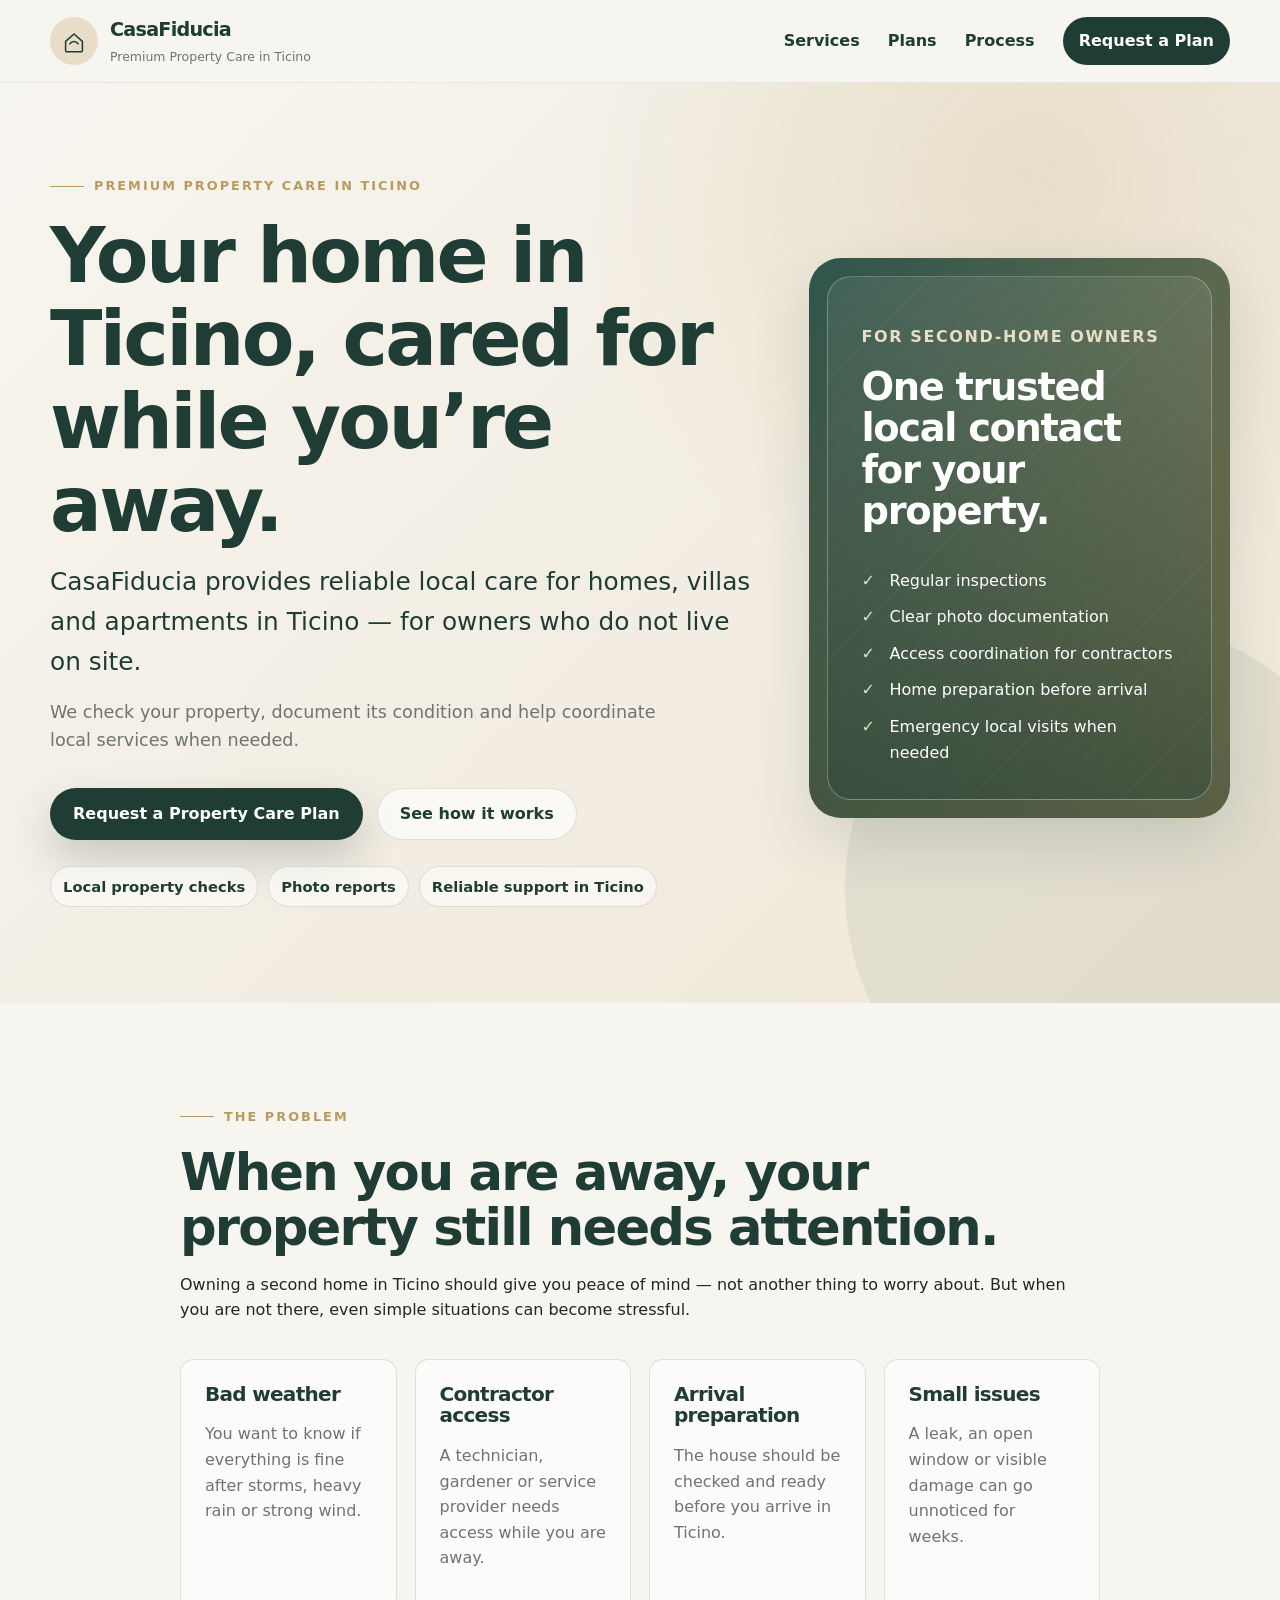
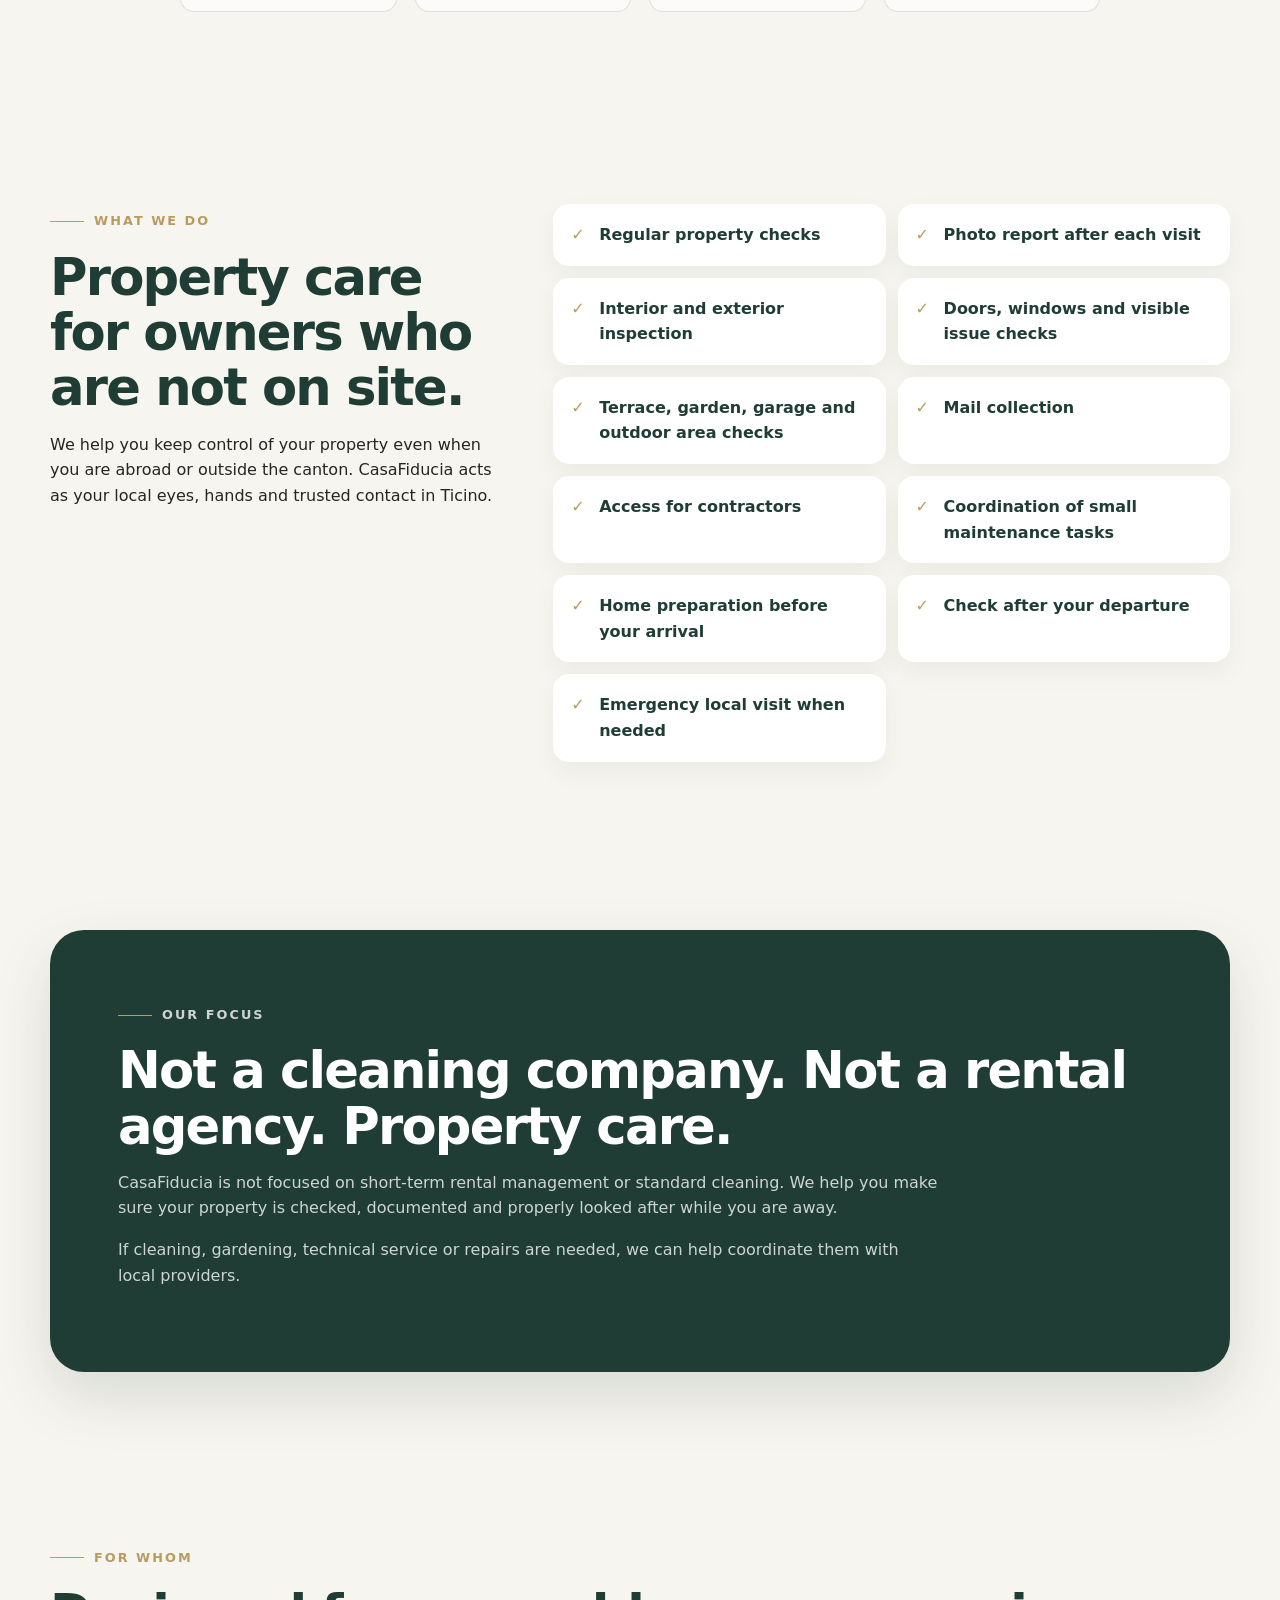
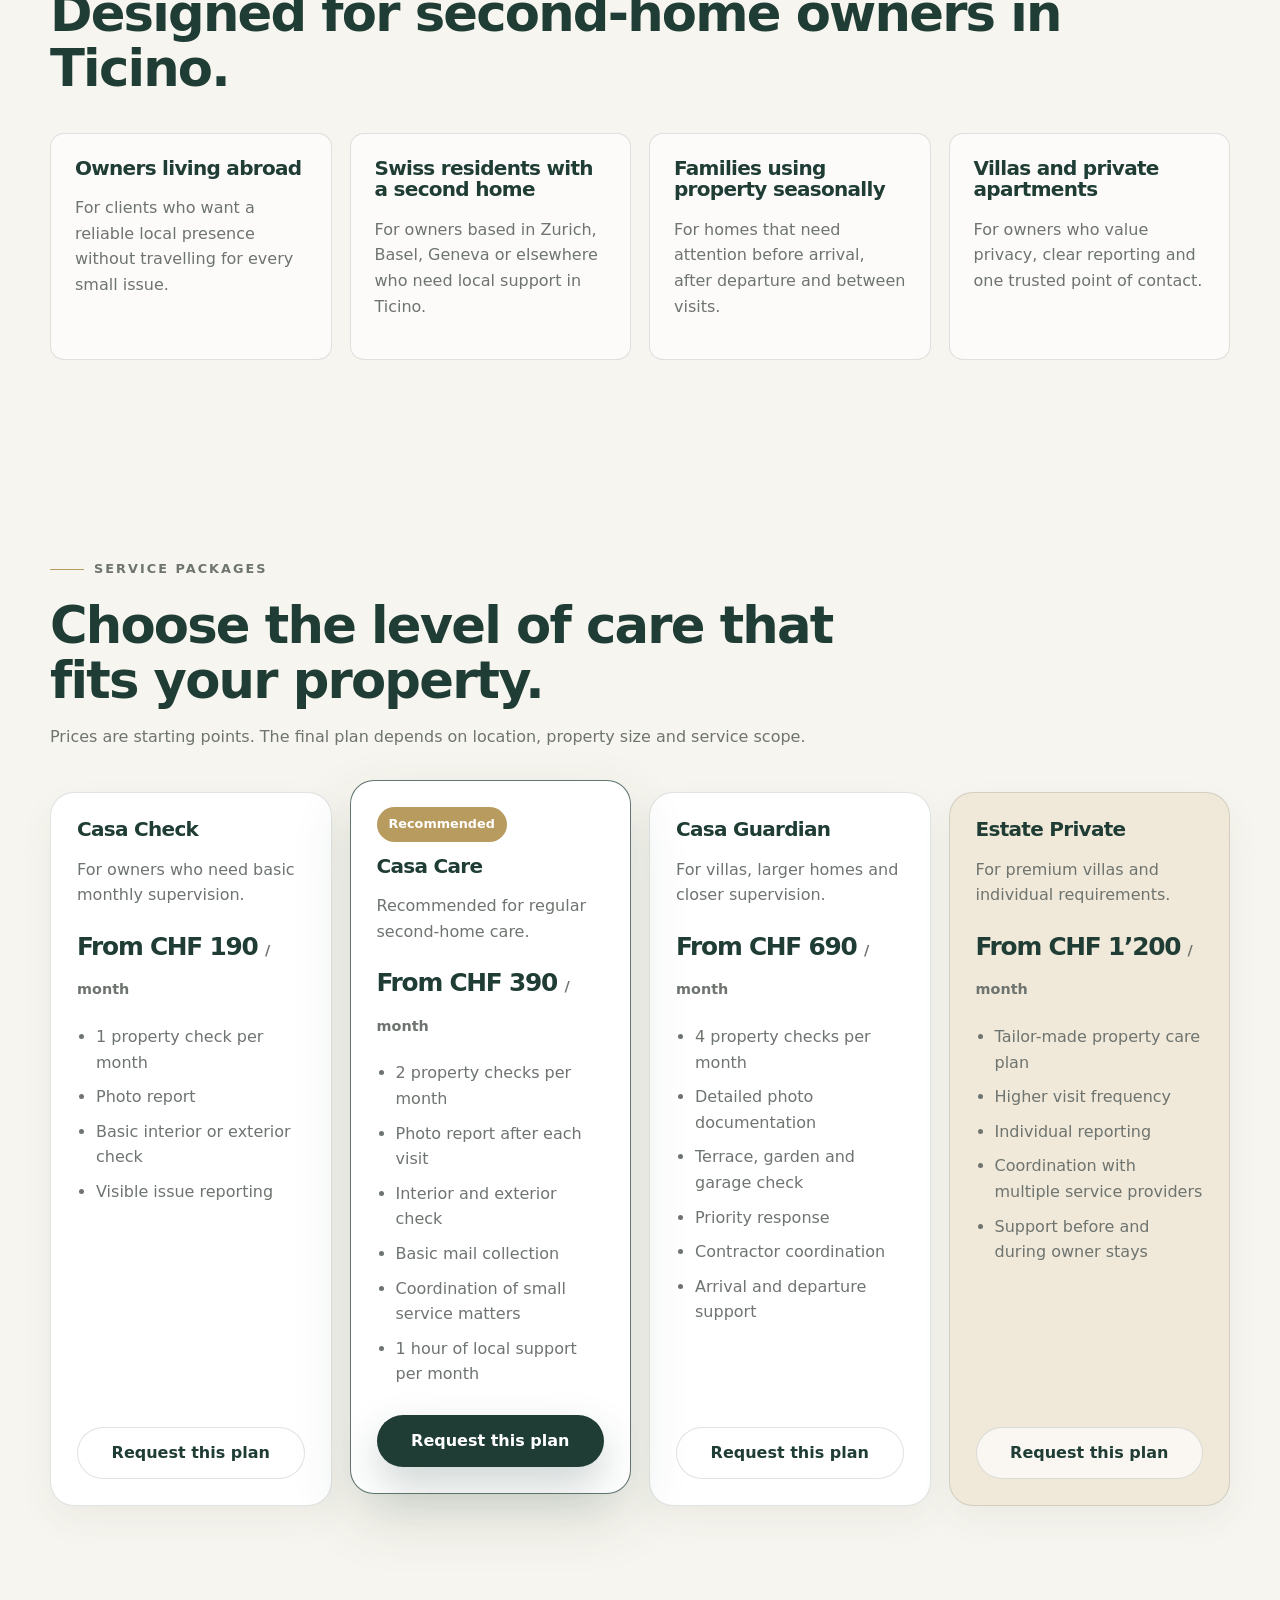
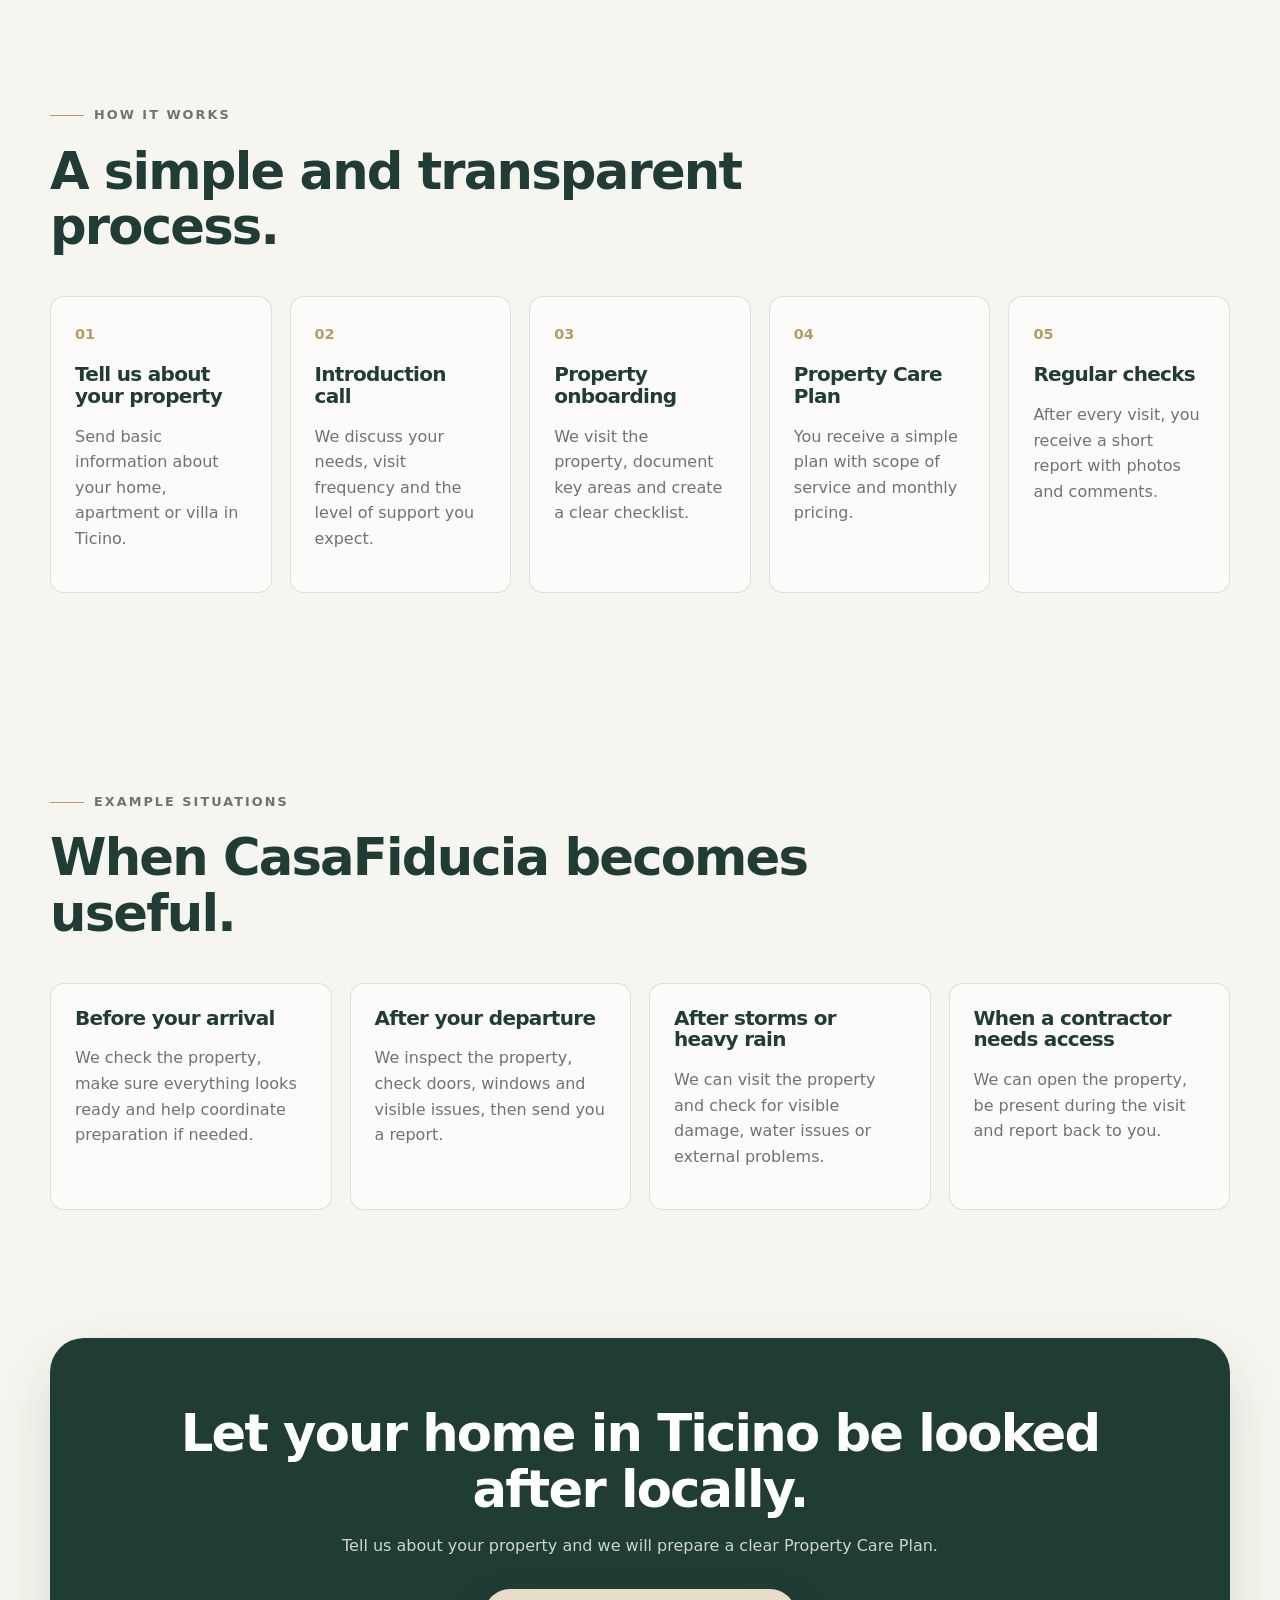
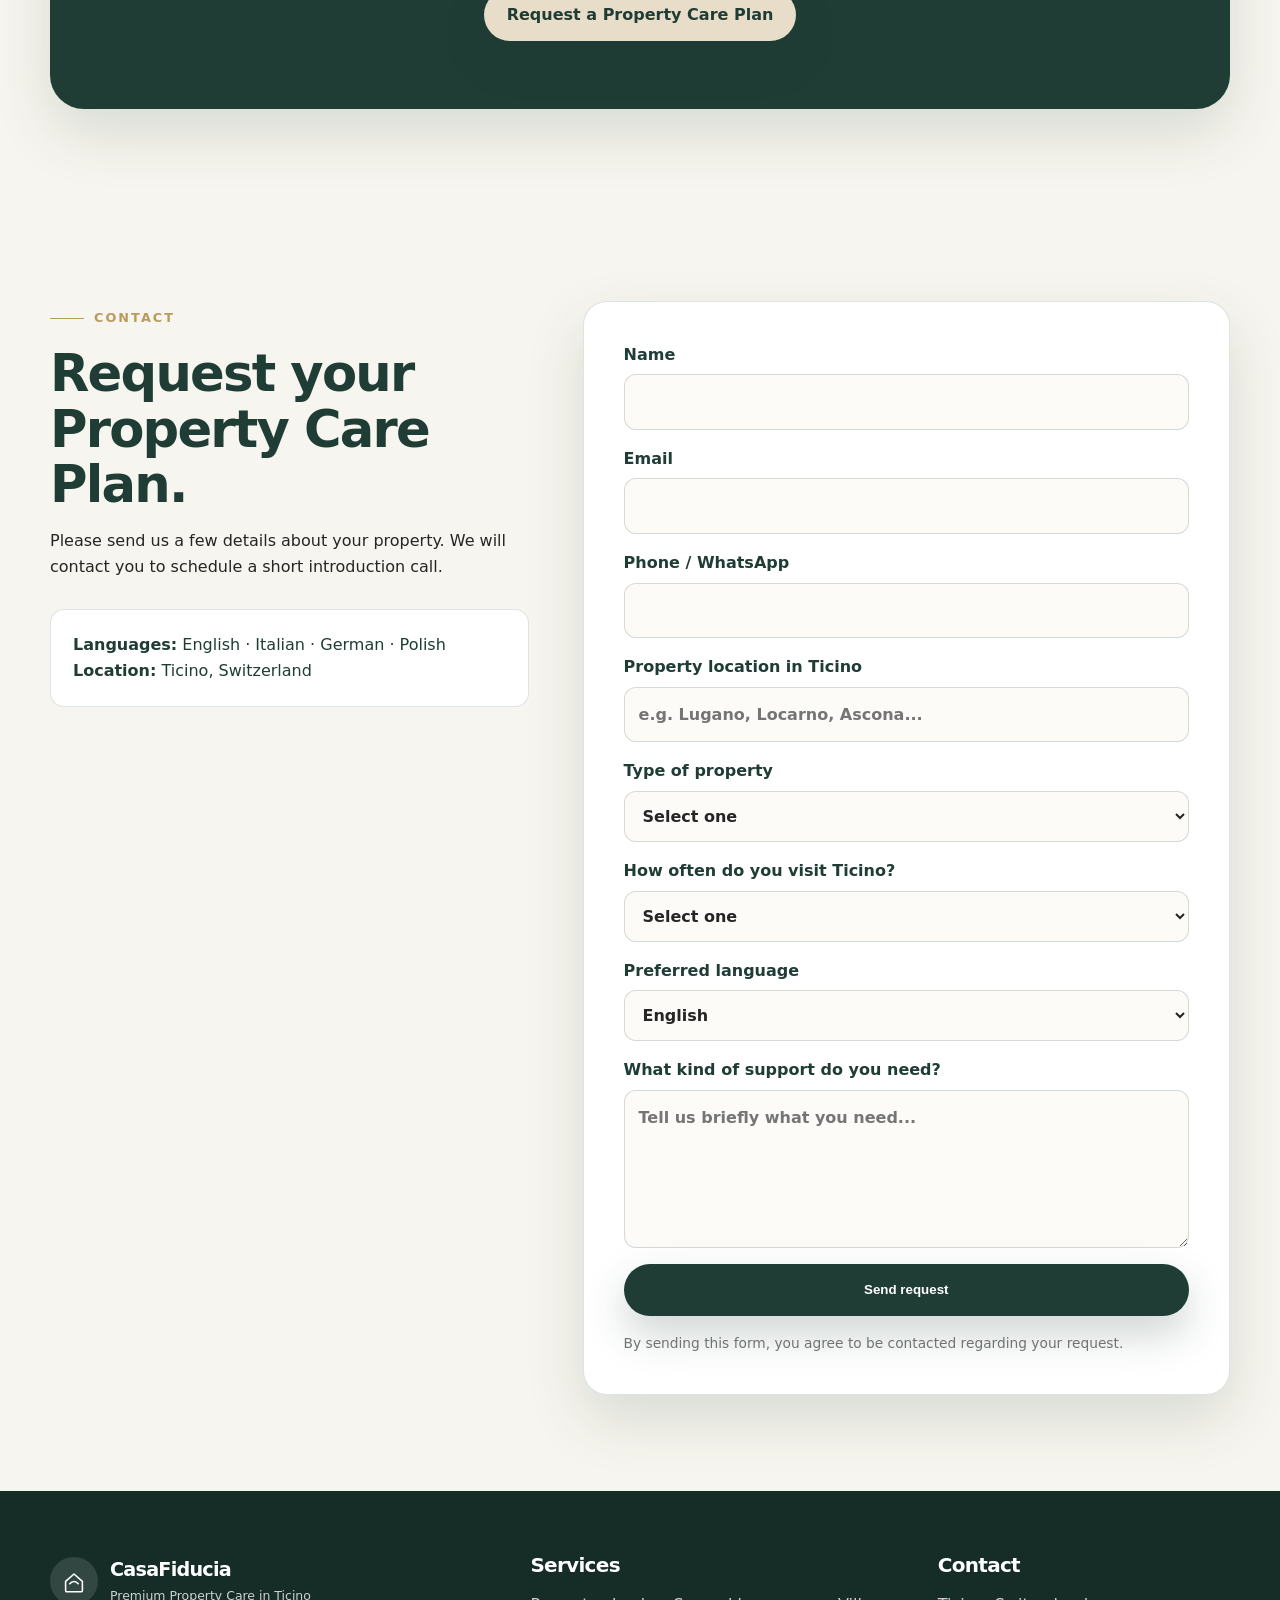
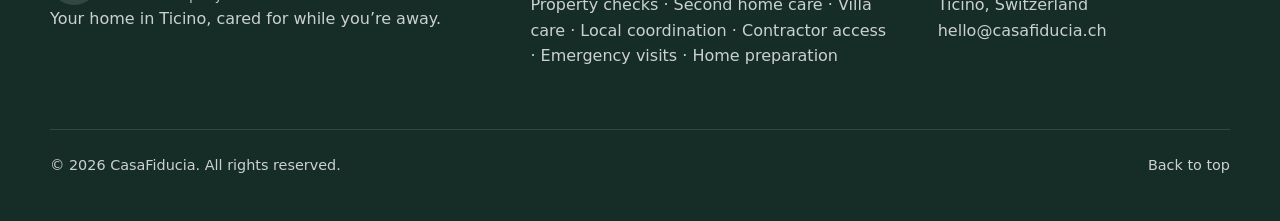
==== index.html @ f5e68a5d "Add files via upload" ====
<!doctype html>
<html lang="en">
<head>
  <meta charset="utf-8" />
  <meta name="viewport" content="width=device-width, initial-scale=1" />

  <title>CasaFiducia — Premium Property Care in Ticino</title>
  <meta name="description" content="CasaFiducia provides reliable local property care for homes, villas and apartments in Ticino — for owners who do not live on site." />
  <meta name="theme-color" content="#1F3D35" />

  <meta property="og:title" content="CasaFiducia — Premium Property Care in Ticino" />
  <meta property="og:description" content="Your home in Ticino, cared for while you’re away." />
  <meta property="og:type" content="website" />
  <meta property="og:url" content="https://casafiducia.ch/" />

  <link rel="icon" href="assets/favicon.svg" type="image/svg+xml" />
  <link rel="stylesheet" href="styles.css" />

  <script type="application/ld+json">
  {
    "@context": "https://schema.org",
    "@type": "LocalBusiness",
    "name": "CasaFiducia",
    "description": "Premium Property Care in Ticino for second-home owners.",
    "url": "https://casafiducia.ch/",
    "areaServed": "Ticino, Switzerland",
    "serviceType": [
      "Property checks",
      "Second home care",
      "Villa care",
      "Local coordination",
      "Contractor access",
      "Emergency visits",
      "Home preparation"
    ],
    "availableLanguage": ["English", "Italian", "German", "Polish"]
  }
  </script>
</head>

<body>
  <header class="site-header" id="top">
    <div class="container header-inner">
      <a class="brand" href="#top" aria-label="CasaFiducia home">
        <span class="brand-mark" aria-hidden="true">
          <svg viewBox="0 0 40 40" role="img">
            <path d="M8 20.5 20 10l12 10.5v13a2 2 0 0 1-2 2H10a2 2 0 0 1-2-2v-13Z" fill="none" stroke="currentColor" stroke-width="2.2" stroke-linejoin="round"/>
            <path d="M14 24c3.5-4.5 8.5-4.5 12 0" fill="none" stroke="currentColor" stroke-width="2.2" stroke-linecap="round"/>
          </svg>
        </span>
        <span class="brand-text">
          <strong>CasaFiducia</strong>
          <small>Premium Property Care in Ticino</small>
        </span>
      </a>

      <button class="nav-toggle" type="button" aria-label="Open menu" aria-expanded="false">
        <span></span><span></span><span></span>
      </button>

      <nav class="site-nav" aria-label="Main navigation">
        <a href="#services">Services</a>
        <a href="#plans">Plans</a>
        <a href="#process">Process</a>
        <a href="#contact" class="nav-cta">Request a Plan</a>
      </nav>
    </div>
  </header>

  <main>
    <section class="hero section">
      <div class="container hero-grid">
        <div class="hero-copy">
          <p class="eyebrow">Premium Property Care in Ticino</p>
          <h1>Your home in Ticino, cared for while you’re away.</h1>
          <p class="lead">
            CasaFiducia provides reliable local care for homes, villas and apartments in Ticino —
            for owners who do not live on site.
          </p>
          <p class="hero-description">
            We check your property, document its condition and help coordinate local services when needed.
          </p>

          <div class="hero-actions">
            <a class="button button-primary" href="#contact">Request a Property Care Plan</a>
            <a class="button button-secondary" href="#process">See how it works</a>
          </div>

          <div class="trust-strip" aria-label="Key benefits">
            <span>Local property checks</span>
            <span>Photo reports</span>
            <span>Reliable support in Ticino</span>
          </div>
        </div>

        <div class="hero-card" aria-label="CasaFiducia service summary">
          <div class="hero-card-inner">
            <p class="card-kicker">For second-home owners</p>
            <h2>One trusted local contact for your property.</h2>
            <ul class="check-list">
              <li>Regular inspections</li>
              <li>Clear photo documentation</li>
              <li>Access coordination for contractors</li>
              <li>Home preparation before arrival</li>
              <li>Emergency local visits when needed</li>
            </ul>
          </div>
        </div>
      </div>
    </section>

    <section class="section problem">
      <div class="container narrow">
        <p class="eyebrow">The problem</p>
        <h2>When you are away, your property still needs attention.</h2>
        <p>
          Owning a second home in Ticino should give you peace of mind — not another thing to worry about.
          But when you are not there, even simple situations can become stressful.
        </p>

        <div class="issue-grid">
          <article>
            <h3>Bad weather</h3>
            <p>You want to know if everything is fine after storms, heavy rain or strong wind.</p>
          </article>
          <article>
            <h3>Contractor access</h3>
            <p>A technician, gardener or service provider needs access while you are away.</p>
          </article>
          <article>
            <h3>Arrival preparation</h3>
            <p>The house should be checked and ready before you arrive in Ticino.</p>
          </article>
          <article>
            <h3>Small issues</h3>
            <p>A leak, an open window or visible damage can go unnoticed for weeks.</p>
          </article>
        </div>
      </div>
    </section>

    <section class="section services" id="services">
      <div class="container split">
        <div>
          <p class="eyebrow">What we do</p>
          <h2>Property care for owners who are not on site.</h2>
          <p>
            We help you keep control of your property even when you are abroad or outside the canton.
            CasaFiducia acts as your local eyes, hands and trusted contact in Ticino.
          </p>
        </div>

        <div class="service-list">
          <div class="service-item">Regular property checks</div>
          <div class="service-item">Photo report after each visit</div>
          <div class="service-item">Interior and exterior inspection</div>
          <div class="service-item">Doors, windows and visible issue checks</div>
          <div class="service-item">Terrace, garden, garage and outdoor area checks</div>
          <div class="service-item">Mail collection</div>
          <div class="service-item">Access for contractors</div>
          <div class="service-item">Coordination of small maintenance tasks</div>
          <div class="service-item">Home preparation before your arrival</div>
          <div class="service-item">Check after your departure</div>
          <div class="service-item">Emergency local visit when needed</div>
        </div>
      </div>
    </section>

    <section class="section positioning">
      <div class="container positioning-box">
        <p class="eyebrow">Our focus</p>
        <h2>Not a cleaning company. Not a rental agency. Property care.</h2>
        <p>
          CasaFiducia is not focused on short-term rental management or standard cleaning.
          We help you make sure your property is checked, documented and properly looked after while you are away.
        </p>
        <p>
          If cleaning, gardening, technical service or repairs are needed, we can help coordinate them with local providers.
        </p>
      </div>
    </section>

    <section class="section audience">
      <div class="container">
        <p class="eyebrow">For whom</p>
        <h2>Designed for second-home owners in Ticino.</h2>

        <div class="audience-grid">
          <article>
            <h3>Owners living abroad</h3>
            <p>For clients who want a reliable local presence without travelling for every small issue.</p>
          </article>
          <article>
            <h3>Swiss residents with a second home</h3>
            <p>For owners based in Zurich, Basel, Geneva or elsewhere who need local support in Ticino.</p>
          </article>
          <article>
            <h3>Families using property seasonally</h3>
            <p>For homes that need attention before arrival, after departure and between visits.</p>
          </article>
          <article>
            <h3>Villas and private apartments</h3>
            <p>For owners who value privacy, clear reporting and one trusted point of contact.</p>
          </article>
        </div>
      </div>
    </section>

    <section class="section plans" id="plans">
      <div class="container">
        <div class="section-heading">
          <p class="eyebrow">Service packages</p>
          <h2>Choose the level of care that fits your property.</h2>
          <p>Prices are starting points. The final plan depends on location, property size and service scope.</p>
        </div>

        <div class="pricing-grid">
          <article class="price-card">
            <div>
              <h3>Casa Check</h3>
              <p class="plan-desc">For owners who need basic monthly supervision.</p>
              <p class="price">From CHF 190 <span>/ month</span></p>
              <ul>
                <li>1 property check per month</li>
                <li>Photo report</li>
                <li>Basic interior or exterior check</li>
                <li>Visible issue reporting</li>
              </ul>
            </div>
            <a class="button button-light" href="#contact">Request this plan</a>
          </article>

          <article class="price-card highlighted">
            <div>
              <div class="badge">Recommended</div>
              <h3>Casa Care</h3>
              <p class="plan-desc">Recommended for regular second-home care.</p>
              <p class="price">From CHF 390 <span>/ month</span></p>
              <ul>
                <li>2 property checks per month</li>
                <li>Photo report after each visit</li>
                <li>Interior and exterior check</li>
                <li>Basic mail collection</li>
                <li>Coordination of small service matters</li>
                <li>1 hour of local support per month</li>
              </ul>
            </div>
            <a class="button button-primary" href="#contact">Request this plan</a>
          </article>

          <article class="price-card">
            <div>
              <h3>Casa Guardian</h3>
              <p class="plan-desc">For villas, larger homes and closer supervision.</p>
              <p class="price">From CHF 690 <span>/ month</span></p>
              <ul>
                <li>4 property checks per month</li>
                <li>Detailed photo documentation</li>
                <li>Terrace, garden and garage check</li>
                <li>Priority response</li>
                <li>Contractor coordination</li>
                <li>Arrival and departure support</li>
              </ul>
            </div>
            <a class="button button-light" href="#contact">Request this plan</a>
          </article>

          <article class="price-card private">
            <div>
              <h3>Estate Private</h3>
              <p class="plan-desc">For premium villas and individual requirements.</p>
              <p class="price">From CHF 1’200 <span>/ month</span></p>
              <ul>
                <li>Tailor-made property care plan</li>
                <li>Higher visit frequency</li>
                <li>Individual reporting</li>
                <li>Coordination with multiple service providers</li>
                <li>Support before and during owner stays</li>
              </ul>
            </div>
            <a class="button button-light" href="#contact">Request this plan</a>
          </article>
        </div>
      </div>
    </section>

    <section class="section process" id="process">
      <div class="container">
        <div class="section-heading">
          <p class="eyebrow">How it works</p>
          <h2>A simple and transparent process.</h2>
        </div>

        <div class="steps">
          <article>
            <span>01</span>
            <h3>Tell us about your property</h3>
            <p>Send basic information about your home, apartment or villa in Ticino.</p>
          </article>
          <article>
            <span>02</span>
            <h3>Introduction call</h3>
            <p>We discuss your needs, visit frequency and the level of support you expect.</p>
          </article>
          <article>
            <span>03</span>
            <h3>Property onboarding</h3>
            <p>We visit the property, document key areas and create a clear checklist.</p>
          </article>
          <article>
            <span>04</span>
            <h3>Property Care Plan</h3>
            <p>You receive a simple plan with scope of service and monthly pricing.</p>
          </article>
          <article>
            <span>05</span>
            <h3>Regular checks</h3>
            <p>After every visit, you receive a short report with photos and comments.</p>
          </article>
        </div>
      </div>
    </section>

    <section class="section use-cases">
      <div class="container">
        <div class="section-heading">
          <p class="eyebrow">Example situations</p>
          <h2>When CasaFiducia becomes useful.</h2>
        </div>

        <div class="case-grid">
          <article>
            <h3>Before your arrival</h3>
            <p>We check the property, make sure everything looks ready and help coordinate preparation if needed.</p>
          </article>
          <article>
            <h3>After your departure</h3>
            <p>We inspect the property, check doors, windows and visible issues, then send you a report.</p>
          </article>
          <article>
            <h3>After storms or heavy rain</h3>
            <p>We can visit the property and check for visible damage, water issues or external problems.</p>
          </article>
          <article>
            <h3>When a contractor needs access</h3>
            <p>We can open the property, be present during the visit and report back to you.</p>
          </article>
        </div>
      </div>
    </section>

    <section class="section final-cta">
      <div class="container cta-box">
        <h2>Let your home in Ticino be looked after locally.</h2>
        <p>Tell us about your property and we will prepare a clear Property Care Plan.</p>
        <a class="button button-primary" href="#contact">Request a Property Care Plan</a>
      </div>
    </section>

    <section class="section contact" id="contact">
      <div class="container contact-grid">
        <div>
          <p class="eyebrow">Contact</p>
          <h2>Request your Property Care Plan.</h2>
          <p>
            Please send us a few details about your property.
            We will contact you to schedule a short introduction call.
          </p>

          <div class="contact-note">
            <strong>Languages:</strong> English · Italian · German · Polish<br />
            <strong>Location:</strong> Ticino, Switzerland
          </div>
        </div>

        <form class="contact-form" action="https://formspree.io/f/YOUR_FORMSPREE_ID" method="POST">
          <label>
            Name
            <input type="text" name="name" autocomplete="name" required />
          </label>

          <label>
            Email
            <input type="email" name="email" autocomplete="email" required />
          </label>

          <label>
            Phone / WhatsApp
            <input type="tel" name="phone" autocomplete="tel" />
          </label>

          <label>
            Property location in Ticino
            <input type="text" name="property_location" placeholder="e.g. Lugano, Locarno, Ascona..." />
          </label>

          <label>
            Type of property
            <select name="property_type">
              <option value="">Select one</option>
              <option>Apartment</option>
              <option>Villa</option>
              <option>House</option>
              <option>Estate / larger residence</option>
              <option>Other</option>
            </select>
          </label>

          <label>
            How often do you visit Ticino?
            <select name="visit_frequency">
              <option value="">Select one</option>
              <option>Every few weeks</option>
              <option>A few times per year</option>
              <option>Seasonally</option>
              <option>Rarely</option>
              <option>Not sure yet</option>
            </select>
          </label>

          <label>
            Preferred language
            <select name="preferred_language">
              <option>English</option>
              <option>Italian</option>
              <option>German</option>
              <option>Polish</option>
            </select>
          </label>

          <label>
            What kind of support do you need?
            <textarea name="message" rows="5" placeholder="Tell us briefly what you need..."></textarea>
          </label>

          <input type="hidden" name="_subject" value="New CasaFiducia Property Care request" />

          <button class="button button-primary" type="submit">Send request</button>

          <p class="form-small">
            By sending this form, you agree to be contacted regarding your request.
          </p>
        </form>
      </div>
    </section>
  </main>

  <footer class="site-footer">
    <div class="container footer-grid">
      <div>
        <a class="brand footer-brand" href="#top">
          <span class="brand-mark" aria-hidden="true">
            <svg viewBox="0 0 40 40" role="img">
              <path d="M8 20.5 20 10l12 10.5v13a2 2 0 0 1-2 2H10a2 2 0 0 1-2-2v-13Z" fill="none" stroke="currentColor" stroke-width="2.2" stroke-linejoin="round"/>
              <path d="M14 24c3.5-4.5 8.5-4.5 12 0" fill="none" stroke="currentColor" stroke-width="2.2" stroke-linecap="round"/>
            </svg>
          </span>
          <span class="brand-text">
            <strong>CasaFiducia</strong>
            <small>Premium Property Care in Ticino</small>
          </span>
        </a>
        <p>Your home in Ticino, cared for while you’re away.</p>
      </div>

      <div>
        <h3>Services</h3>
        <p>Property checks · Second home care · Villa care · Local coordination · Contractor access · Emergency visits · Home preparation</p>
      </div>

      <div>
        <h3>Contact</h3>
        <p>
          Ticino, Switzerland<br />
          <a href="mailto:hello@casafiducia.ch">hello@casafiducia.ch</a>
        </p>
      </div>
    </div>

    <div class="container footer-bottom">
      <p>© <span id="year"></span> CasaFiducia. All rights reserved.</p>
      <a href="#top">Back to top</a>
    </div>
  </footer>

  <script src="script.js"></script>
</body>
</html>
---- styles.css ----
:root {
  --green: #1F3D35;
  --green-2: #2D594D;
  --beige: #E8DDC8;
  --soft-white: #F7F5EF;
  --graphite: #252525;
  --muted: #6E746F;
  --gold: #B89B5E;
  --line: rgba(31, 61, 53, 0.14);
  --shadow: 0 24px 60px rgba(31, 61, 53, 0.14);
  --radius: 24px;
  --radius-sm: 14px;
  --container: 1180px;
}
* { box-sizing: border-box; }
html { scroll-behavior: smooth; }
body { margin: 0; font-family: Inter, ui-sans-serif, system-ui, -apple-system, BlinkMacSystemFont, "Segoe UI", sans-serif; color: var(--graphite); background: var(--soft-white); line-height: 1.6; }
img, svg { max-width: 100%; }
a { color: inherit; text-decoration: none; }
p { margin: 0 0 1rem; }
h1, h2, h3 { margin: 0 0 1rem; line-height: 1.08; letter-spacing: -0.035em; color: var(--green); }
h1 { font-size: clamp(2.7rem, 6vw, 5.6rem); max-width: 920px; }
h2 { font-size: clamp(2rem, 4vw, 3.5rem); }
h3 { font-size: 1.25rem; }
.container { width: min(var(--container), calc(100% - 40px)); margin-inline: auto; }
.narrow { max-width: 920px; }
.section { padding: 96px 0; }
.eyebrow { display: inline-flex; align-items: center; gap: 10px; margin-bottom: 18px; color: var(--gold); font-size: 0.8rem; font-weight: 800; letter-spacing: 0.16em; text-transform: uppercase; }
.eyebrow::before { content: ""; width: 34px; height: 1px; background: var(--gold); }
.lead { color: var(--green); font-size: clamp(1.2rem, 2vw, 1.55rem); max-width: 760px; }
.button { display: inline-flex; align-items: center; justify-content: center; min-height: 52px; padding: 0 22px; border-radius: 999px; border: 1px solid transparent; font-weight: 800; transition: transform 0.18s ease, box-shadow 0.18s ease, background 0.18s ease; cursor: pointer; }
.button:hover { transform: translateY(-2px); }
.button-primary { color: white; background: var(--green); box-shadow: 0 18px 42px rgba(31, 61, 53, 0.22); }
.button-primary:hover { background: var(--green-2); }
.button-secondary, .button-light { border-color: var(--line); color: var(--green); background: rgba(255, 255, 255, 0.65); }
.button-secondary:hover, .button-light:hover { background: white; box-shadow: 0 14px 34px rgba(31, 61, 53, 0.10); }
.site-header { position: sticky; top: 0; z-index: 50; border-bottom: 1px solid rgba(31, 61, 53, 0.08); background: rgba(247, 245, 239, 0.86); backdrop-filter: blur(18px); }
.header-inner { display: flex; align-items: center; justify-content: space-between; min-height: 82px; gap: 24px; }
.brand { display: inline-flex; align-items: center; gap: 12px; }
.brand-mark { display: grid; place-items: center; width: 48px; height: 48px; border-radius: 50%; color: var(--green); background: var(--beige); }
.brand-mark svg { width: 28px; height: 28px; }
.brand-text { display: grid; gap: 1px; }
.brand-text strong { color: var(--green); font-size: 1.2rem; letter-spacing: -0.04em; }
.brand-text small { color: var(--muted); font-size: 0.78rem; }
.site-nav { display: flex; align-items: center; gap: 28px; color: var(--green); font-weight: 700; }
.site-nav a:not(.nav-cta):hover { color: var(--gold); }
.nav-cta { padding: 11px 16px; border-radius: 999px; color: white; background: var(--green); }
.nav-toggle { display: none; width: 44px; height: 44px; border: 0; border-radius: 12px; background: var(--beige); }
.nav-toggle span { display: block; width: 20px; height: 2px; margin: 4px auto; background: var(--green); }
.hero { position: relative; overflow: hidden; padding-top: 86px; background: radial-gradient(circle at 80% 10%, rgba(184, 155, 94, 0.20), transparent 34%), linear-gradient(135deg, var(--soft-white) 0%, #EFE7D8 100%); }
.hero::after { content: ""; position: absolute; right: -8vw; bottom: -12vw; width: 42vw; height: 42vw; min-width: 360px; min-height: 360px; border-radius: 50%; background: rgba(31, 61, 53, 0.07); }
.hero-grid { position: relative; z-index: 1; display: grid; grid-template-columns: minmax(0, 1.25fr) minmax(320px, 0.75fr); gap: 56px; align-items: center; }
.hero-description { max-width: 640px; color: var(--muted); font-size: 1.1rem; }
.hero-actions { display: flex; flex-wrap: wrap; gap: 14px; margin: 34px 0 26px; }
.trust-strip { display: flex; flex-wrap: wrap; gap: 10px; }
.trust-strip span { padding: 8px 12px; border: 1px solid var(--line); border-radius: 999px; color: var(--green); background: rgba(255, 255, 255, 0.55); font-size: 0.92rem; font-weight: 700; }
.hero-card { min-height: 560px; border-radius: calc(var(--radius) + 8px); padding: 18px; background: linear-gradient(rgba(31, 61, 53, 0.14), rgba(31, 61, 53, 0.58)), linear-gradient(135deg, #31584f, #a99057); box-shadow: var(--shadow); }
.hero-card-inner { display: flex; flex-direction: column; justify-content: flex-end; min-height: 524px; padding: 34px; border: 1px solid rgba(255,255,255,0.28); border-radius: var(--radius); color: white; background: linear-gradient(180deg, rgba(255,255,255,0.08), rgba(31,61,53,0.34)), repeating-linear-gradient(135deg, rgba(255,255,255,0.04) 0 1px, transparent 1px 18px); }
.hero-card h2 { color: white; font-size: clamp(2rem, 3vw, 3rem); }
.card-kicker { color: var(--beige); font-weight: 800; letter-spacing: 0.1em; text-transform: uppercase; }
.check-list { display: grid; gap: 11px; margin: 20px 0 0; padding: 0; list-style: none; }
.check-list li { position: relative; padding-left: 28px; }
.check-list li::before { content: "✓"; position: absolute; left: 0; color: var(--beige); font-weight: 900; }
.issue-grid, .audience-grid, .case-grid { display: grid; grid-template-columns: repeat(4, 1fr); gap: 18px; margin-top: 36px; }
.issue-grid article, .audience-grid article, .case-grid article, .steps article { padding: 24px; border: 1px solid var(--line); border-radius: var(--radius-sm); background: rgba(255, 255, 255, 0.62); }
.issue-grid p, .audience-grid p, .case-grid p, .steps p { color: var(--muted); }
.split { display: grid; grid-template-columns: minmax(0, 0.8fr) minmax(0, 1.2fr); gap: 52px; align-items: start; }
.service-list { display: grid; grid-template-columns: repeat(2, 1fr); gap: 12px; }
.service-item { position: relative; padding: 18px 18px 18px 46px; border-radius: 16px; color: var(--green); background: white; box-shadow: 0 10px 24px rgba(31, 61, 53, 0.06); font-weight: 750; }
.service-item::before { content: "✓"; position: absolute; left: 18px; top: 18px; color: var(--gold); font-weight: 900; }
.positioning { padding: 72px 0; }
.positioning-box, .cta-box { padding: clamp(32px, 6vw, 68px); border-radius: calc(var(--radius) + 10px); color: white; background: var(--green); box-shadow: var(--shadow); }
.positioning-box h2, .cta-box h2 { color: white; }
.positioning-box p, .cta-box p { color: rgba(255,255,255,0.78); max-width: 820px; }
.section-heading { max-width: 820px; margin-bottom: 42px; }
.section-heading p { color: var(--muted); }
.pricing-grid { display: grid; grid-template-columns: repeat(4, 1fr); gap: 18px; }
.price-card { display: flex; flex-direction: column; justify-content: space-between; min-height: 100%; padding: 26px; border: 1px solid var(--line); border-radius: var(--radius); background: white; box-shadow: 0 14px 34px rgba(31, 61, 53, 0.06); }
.price-card.highlighted { border-color: rgba(31, 61, 53, 0.7); transform: translateY(-12px); box-shadow: var(--shadow); }
.price-card.private { background: #F0E8D9; }
.badge { display: inline-flex; width: fit-content; margin-bottom: 14px; padding: 7px 12px; border-radius: 999px; color: white; background: var(--gold); font-size: 0.8rem; font-weight: 800; }
.plan-desc { color: var(--muted); min-height: 52px; }
.price { margin: 18px 0; color: var(--green); font-size: 1.55rem; font-weight: 900; letter-spacing: -0.05em; }
.price span { color: var(--muted); font-size: 0.9rem; font-weight: 700; letter-spacing: 0; }
.price-card ul { display: grid; gap: 9px; margin: 0 0 28px; padding-left: 19px; color: var(--muted); }
.steps { display: grid; grid-template-columns: repeat(5, 1fr); gap: 18px; }
.steps span { display: inline-flex; margin-bottom: 18px; color: var(--gold); font-size: 0.9rem; font-weight: 900; }
.final-cta { padding-top: 32px; }
.cta-box { text-align: center; }
.cta-box p { margin-inline: auto; }
.cta-box .button { margin-top: 14px; background: var(--beige); color: var(--green); }
.contact-grid { display: grid; grid-template-columns: 0.85fr 1.15fr; gap: 54px; align-items: start; }
.contact-note { margin-top: 30px; padding: 22px; border: 1px solid var(--line); border-radius: var(--radius-sm); color: var(--green); background: white; }
.contact-form { display: grid; gap: 16px; padding: clamp(24px, 4vw, 40px); border: 1px solid var(--line); border-radius: var(--radius); background: white; box-shadow: var(--shadow); }
.contact-form label { display: grid; gap: 7px; color: var(--green); font-weight: 800; }
.contact-form input, .contact-form select, .contact-form textarea { width: 100%; border: 1px solid rgba(31, 61, 53, 0.18); border-radius: 12px; padding: 14px 14px; color: var(--graphite); background: #FCFBF8; font: inherit; outline: none; }
.contact-form input:focus, .contact-form select:focus, .contact-form textarea:focus { border-color: var(--green); box-shadow: 0 0 0 4px rgba(31, 61, 53, 0.10); }
.form-small { margin: 0; color: var(--muted); font-size: 0.86rem; }
.site-footer { padding: 64px 0 28px; color: rgba(255,255,255,0.78); background: #162D27; }
.site-footer h3, .site-footer .brand-text strong { color: white; }
.site-footer .brand-text small, .site-footer a { color: rgba(255,255,255,0.78); }
.site-footer a:hover { color: white; }
.footer-grid { display: grid; grid-template-columns: 1.2fr 1fr 0.8fr; gap: 42px; }
.footer-brand .brand-mark { color: white; background: rgba(255,255,255,0.12); }
.footer-bottom { display: flex; justify-content: space-between; gap: 18px; margin-top: 44px; padding-top: 24px; border-top: 1px solid rgba(255,255,255,0.12); font-size: 0.9rem; }
@media (max-width: 1100px) {
  .pricing-grid, .issue-grid, .audience-grid, .case-grid { grid-template-columns: repeat(2, 1fr); }
  .steps { grid-template-columns: repeat(3, 1fr); }
  .hero-grid, .split, .contact-grid { grid-template-columns: 1fr; }
  .hero-card { min-height: 420px; }
  .hero-card-inner { min-height: 384px; }
}
@media (max-width: 780px) {
  .section { padding: 72px 0; }
  .header-inner { min-height: 74px; }
  .brand-text small { display: none; }
  .nav-toggle { display: inline-block; }
  .site-nav { position: absolute; inset: 74px 20px auto 20px; display: none; flex-direction: column; align-items: stretch; gap: 0; padding: 14px; border: 1px solid var(--line); border-radius: 18px; background: rgba(247, 245, 239, 0.98); box-shadow: var(--shadow); }
  .site-nav.is-open { display: flex; }
  .site-nav a { padding: 14px; border-radius: 12px; }
  .nav-cta { text-align: center; }
  .hero { padding-top: 54px; }
  .hero-actions { flex-direction: column; }
  .button { width: 100%; }
  .service-list, .pricing-grid, .issue-grid, .audience-grid, .case-grid, .steps, .footer-grid { grid-template-columns: 1fr; }
  .price-card.highlighted { transform: none; }
  .footer-bottom { flex-direction: column; }
}
@media (max-width: 440px) {
  .container { width: min(var(--container), calc(100% - 28px)); }
  .hero-card, .hero-card-inner { min-height: unset; }
  .hero-card-inner { padding: 24px; }
}
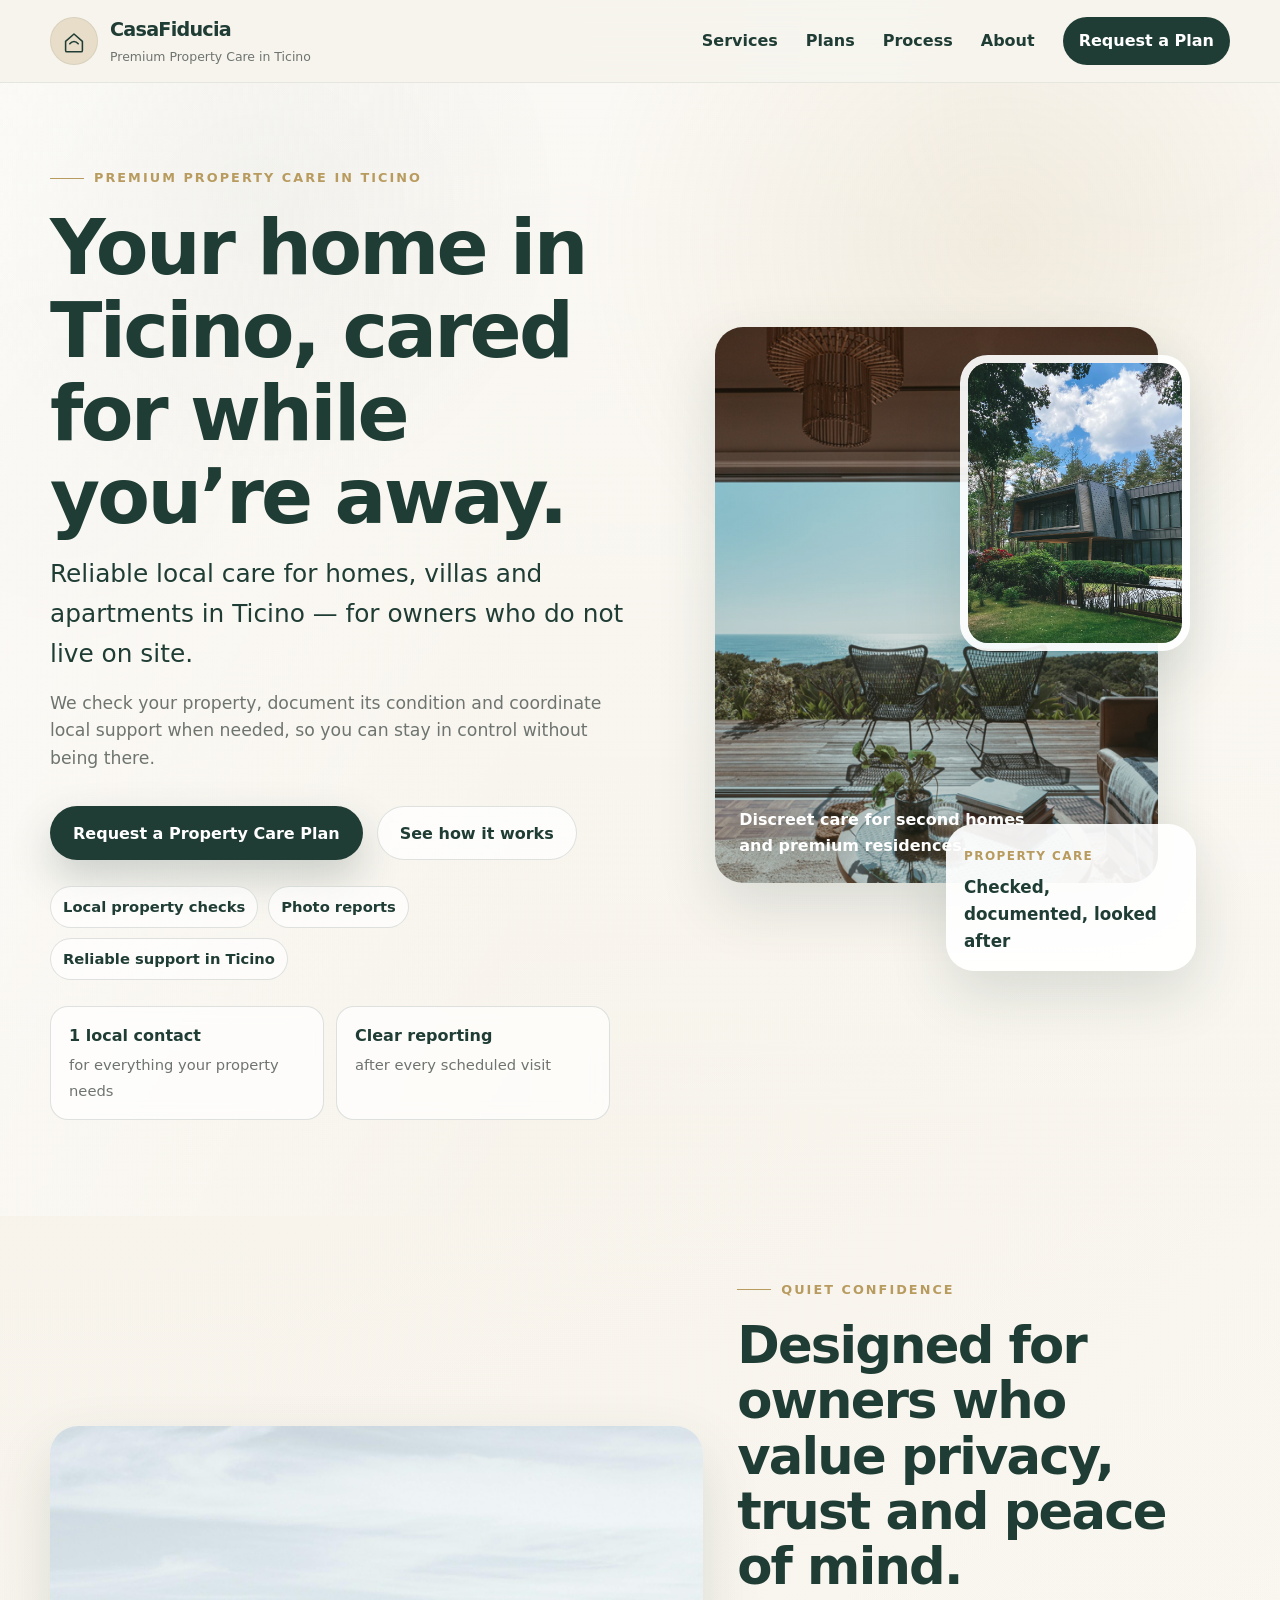
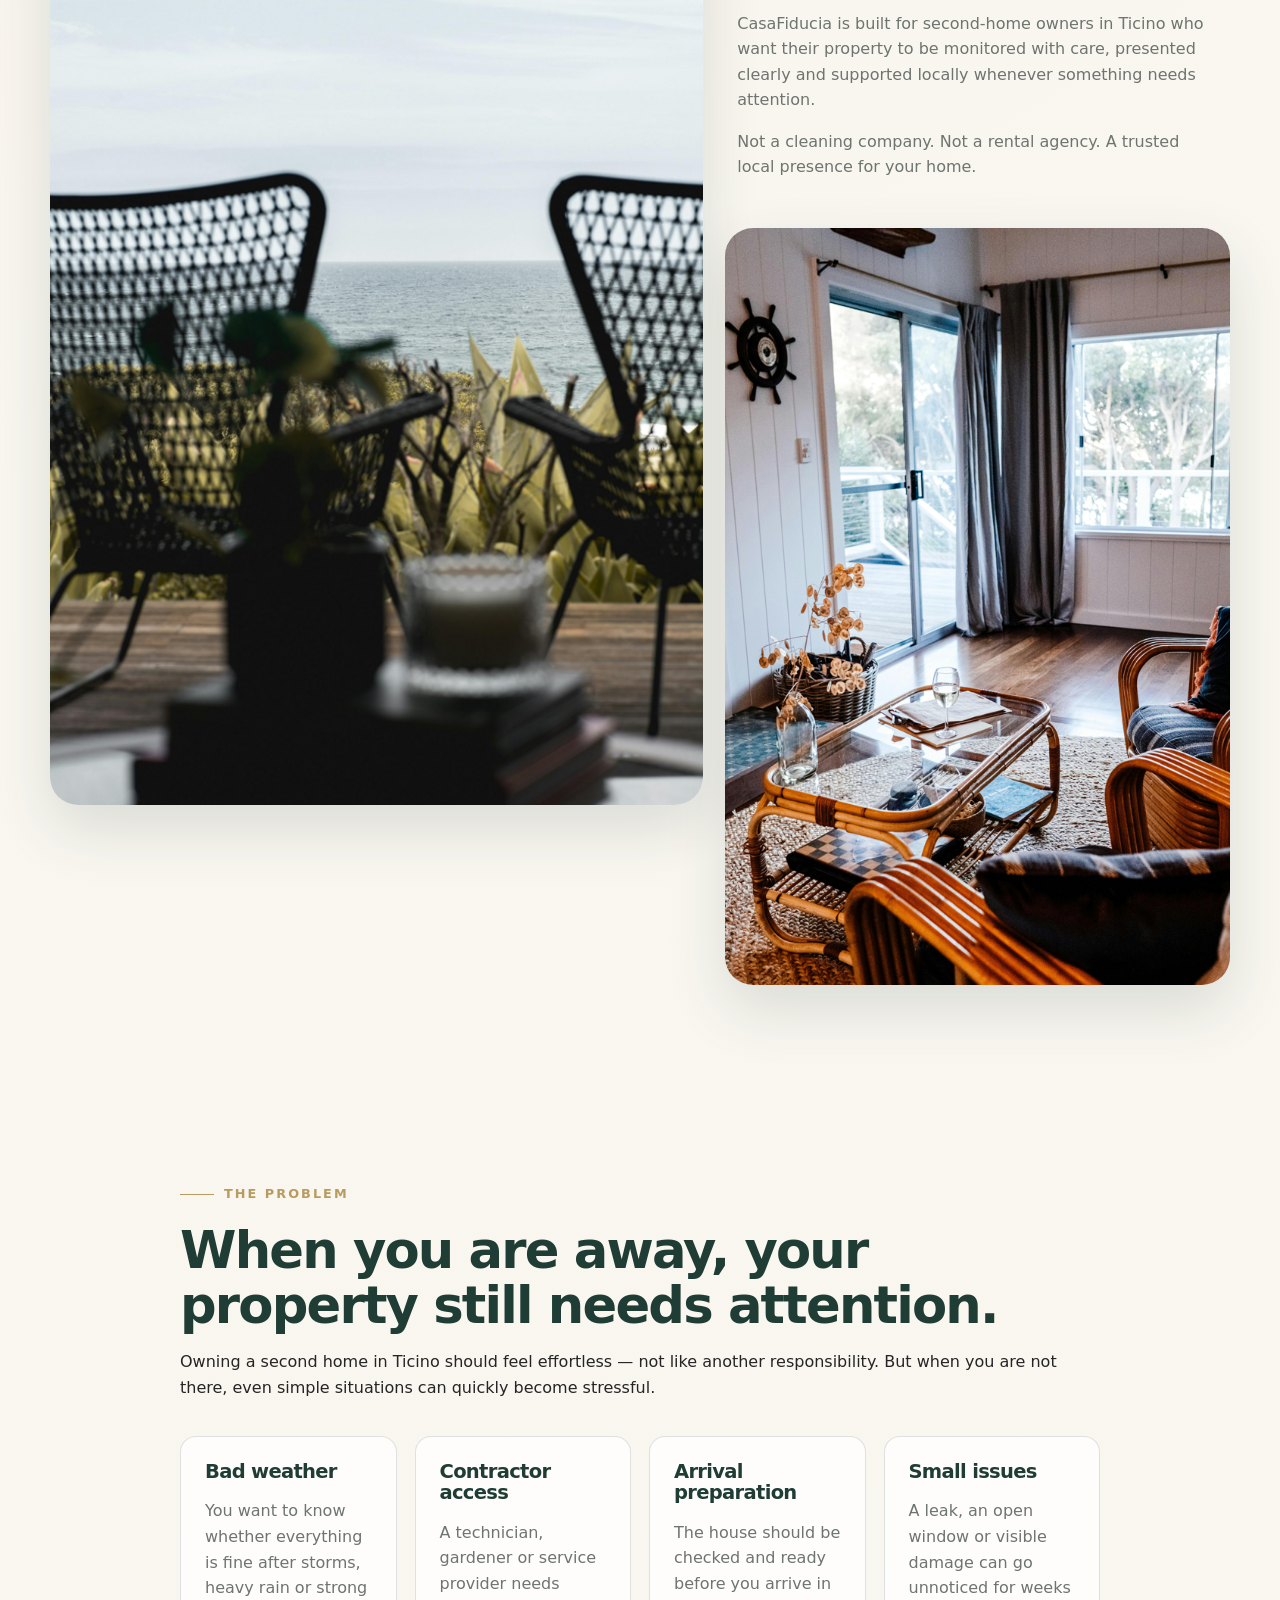
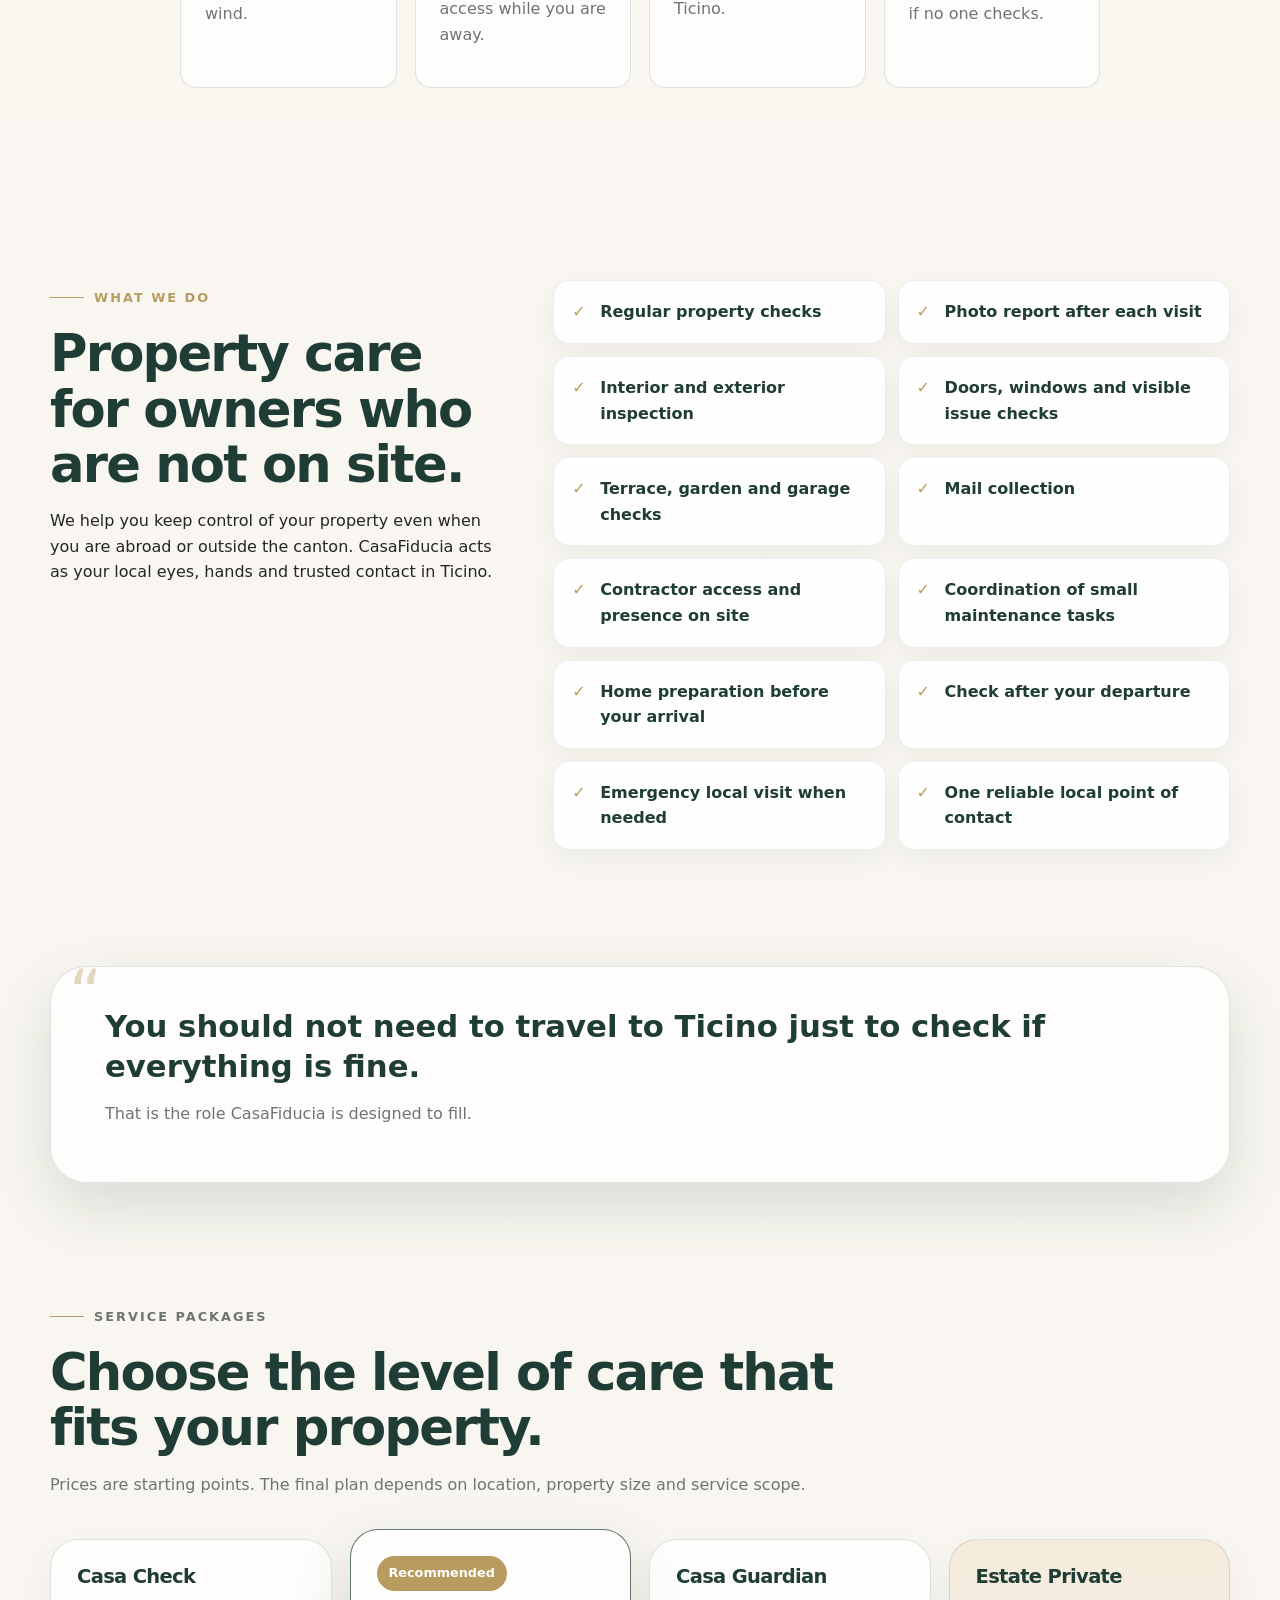
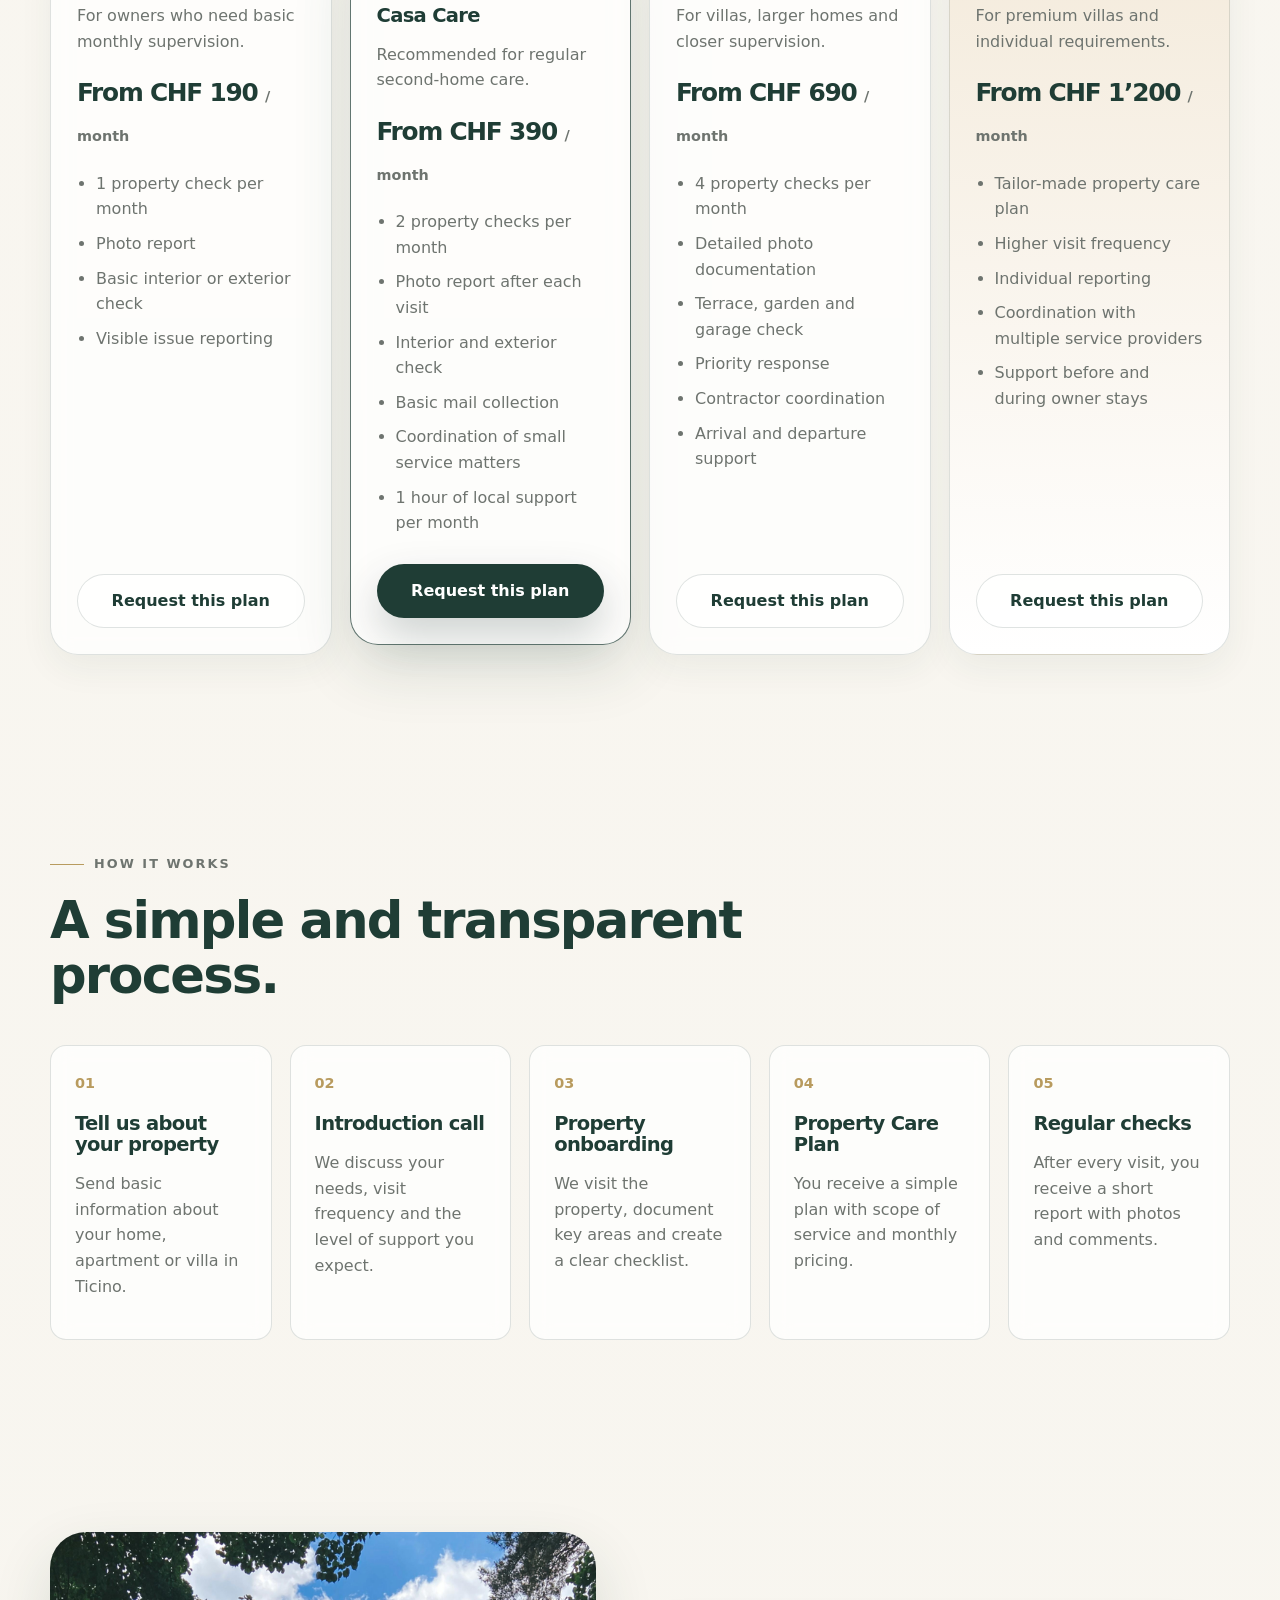
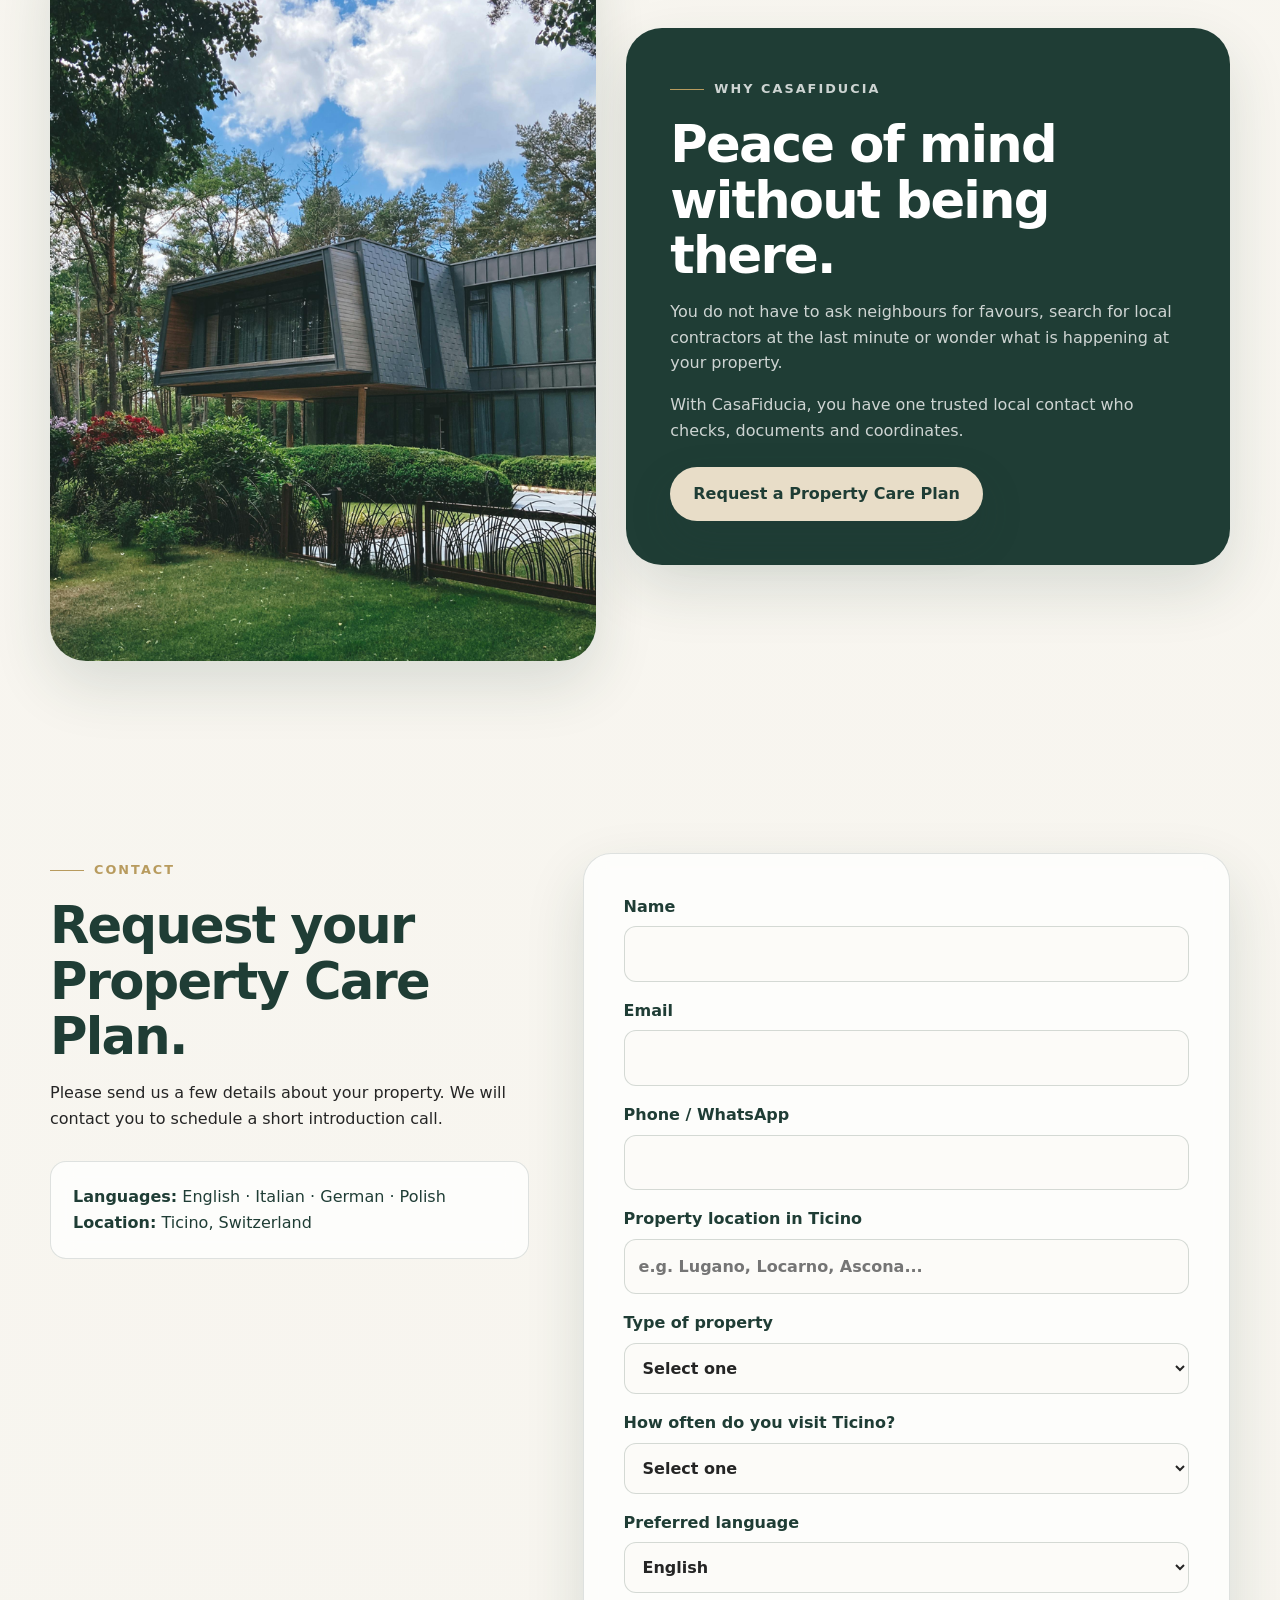
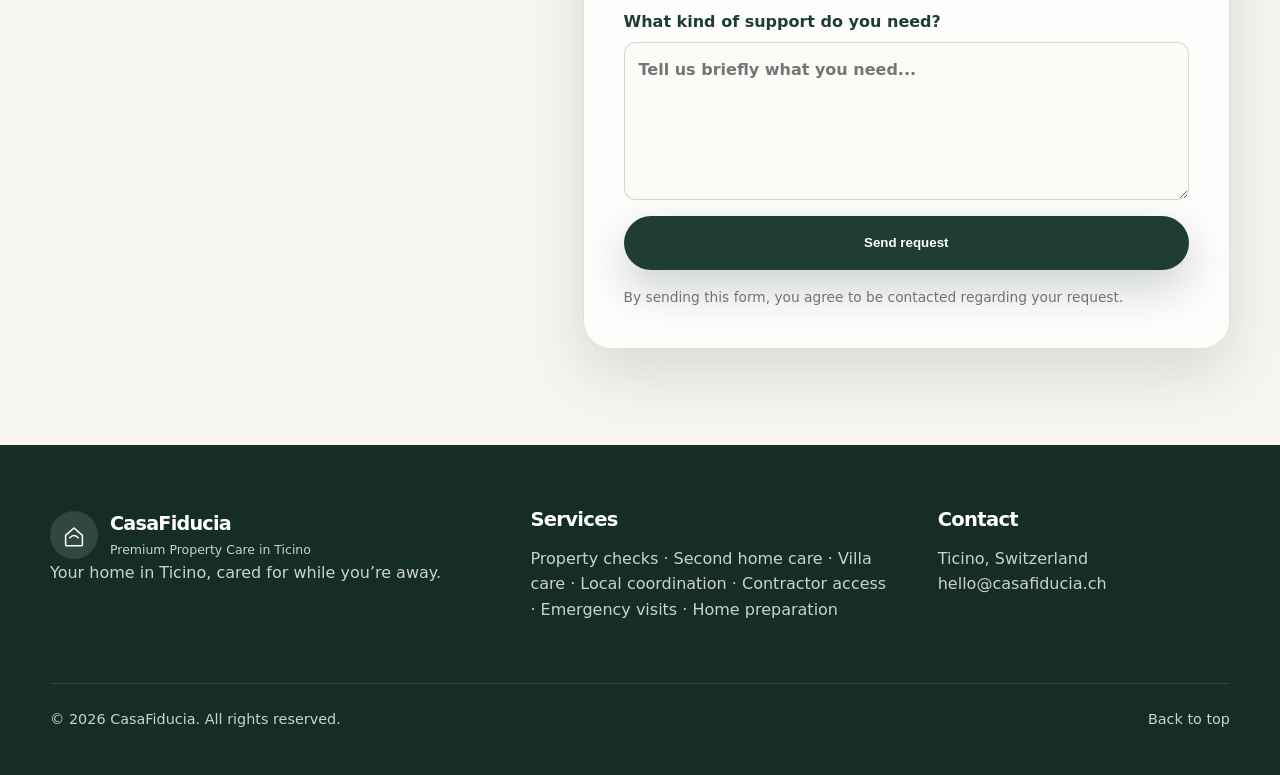
==== commit a5a89c6c: "Add files via upload" ====
--- a/index.html
+++ b/index.html
@@ -3,7 +3,6 @@
 <head>
   <meta charset="utf-8" />
   <meta name="viewport" content="width=device-width, initial-scale=1" />
-
   <title>CasaFiducia — Premium Property Care in Ticino</title>
   <meta name="description" content="CasaFiducia provides reliable local property care for homes, villas and apartments in Ticino — for owners who do not live on site." />
   <meta name="theme-color" content="#1F3D35" />
@@ -12,6 +11,7 @@
   <meta property="og:description" content="Your home in Ticino, cared for while you’re away." />
   <meta property="og:type" content="website" />
   <meta property="og:url" content="https://casafiducia.ch/" />
+  <meta property="og:image" content="assets/hero-sea-view.png" />
 
   <link rel="icon" href="assets/favicon.svg" type="image/svg+xml" />
   <link rel="stylesheet" href="styles.css" />
@@ -37,8 +37,10 @@
   }
   </script>
 </head>
-
 <body>
+  <div class="ambient ambient-1" aria-hidden="true"></div>
+  <div class="ambient ambient-2" aria-hidden="true"></div>
+
   <header class="site-header" id="top">
     <div class="container header-inner">
       <a class="brand" href="#top" aria-label="CasaFiducia home">
@@ -62,6 +64,7 @@
         <a href="#services">Services</a>
         <a href="#plans">Plans</a>
         <a href="#process">Process</a>
+        <a href="#gallery">About</a>
         <a href="#contact" class="nav-cta">Request a Plan</a>
       </nav>
     </div>
@@ -70,15 +73,14 @@
   <main>
     <section class="hero section">
       <div class="container hero-grid">
-        <div class="hero-copy">
+        <div class="hero-copy reveal">
           <p class="eyebrow">Premium Property Care in Ticino</p>
           <h1>Your home in Ticino, cared for while you’re away.</h1>
           <p class="lead">
-            CasaFiducia provides reliable local care for homes, villas and apartments in Ticino —
-            for owners who do not live on site.
+            Reliable local care for homes, villas and apartments in Ticino — for owners who do not live on site.
           </p>
           <p class="hero-description">
-            We check your property, document its condition and help coordinate local services when needed.
+            We check your property, document its condition and coordinate local support when needed, so you can stay in control without being there.
           </p>
 
           <div class="hero-actions">
@@ -91,49 +93,88 @@
             <span>Photo reports</span>
             <span>Reliable support in Ticino</span>
           </div>
-        </div>
-
-        <div class="hero-card" aria-label="CasaFiducia service summary">
-          <div class="hero-card-inner">
-            <p class="card-kicker">For second-home owners</p>
-            <h2>One trusted local contact for your property.</h2>
-            <ul class="check-list">
-              <li>Regular inspections</li>
-              <li>Clear photo documentation</li>
-              <li>Access coordination for contractors</li>
-              <li>Home preparation before arrival</li>
-              <li>Emergency local visits when needed</li>
-            </ul>
+
+          <div class="hero-stats">
+            <div class="stat-card">
+              <strong>1 local contact</strong>
+              <span>for everything your property needs</span>
+            </div>
+            <div class="stat-card">
+              <strong>Clear reporting</strong>
+              <span>after every scheduled visit</span>
+            </div>
           </div>
         </div>
+
+        <div class="hero-visual reveal" data-parallax>
+          <div class="hero-photo-stack">
+            <figure class="hero-main-photo">
+              <img src="assets/hero-sea-view.png" alt="Elegant interior with open terrace and sea view" loading="eager" />
+              <figcaption>Discreet care for second homes and premium residences.</figcaption>
+            </figure>
+
+            <figure class="floating-photo floating-photo-top">
+              <img src="assets/villa-exterior.png" alt="Modern villa exterior surrounded by greenery" loading="lazy" />
+            </figure>
+
+            <div class="floating-info-card">
+              <span class="mini-kicker">Property care</span>
+              <strong>Checked, documented, looked after</strong>
+            </div>
+          </div>
+        </div>
+      </div>
+    </section>
+
+    <section class="section gallery-band" id="gallery">
+      <div class="container gallery-grid">
+        <figure class="gallery-large reveal">
+          <img src="assets/terrace-detail.png" alt="Terrace view with elegant chairs overlooking water" loading="lazy" />
+        </figure>
+
+        <div class="gallery-copy reveal">
+          <p class="eyebrow">Quiet confidence</p>
+          <h2>Designed for owners who value privacy, trust and peace of mind.</h2>
+          <p>
+            CasaFiducia is built for second-home owners in Ticino who want their property to be monitored with care,
+            presented clearly and supported locally whenever something needs attention.
+          </p>
+          <p>
+            Not a cleaning company. Not a rental agency. A trusted local presence for your home.
+          </p>
+        </div>
+
+        <figure class="gallery-small reveal">
+          <img src="assets/lounge-interior.png" alt="Warm premium lounge interior with natural light" loading="lazy" />
+        </figure>
       </div>
     </section>
 
     <section class="section problem">
       <div class="container narrow">
-        <p class="eyebrow">The problem</p>
-        <h2>When you are away, your property still needs attention.</h2>
-        <p>
-          Owning a second home in Ticino should give you peace of mind — not another thing to worry about.
-          But when you are not there, even simple situations can become stressful.
+        <p class="eyebrow reveal">The problem</p>
+        <h2 class="reveal">When you are away, your property still needs attention.</h2>
+        <p class="reveal">
+          Owning a second home in Ticino should feel effortless — not like another responsibility.
+          But when you are not there, even simple situations can quickly become stressful.
         </p>
 
         <div class="issue-grid">
-          <article>
+          <article class="reveal">
             <h3>Bad weather</h3>
-            <p>You want to know if everything is fine after storms, heavy rain or strong wind.</p>
-          </article>
-          <article>
+            <p>You want to know whether everything is fine after storms, heavy rain or strong wind.</p>
+          </article>
+          <article class="reveal">
             <h3>Contractor access</h3>
             <p>A technician, gardener or service provider needs access while you are away.</p>
           </article>
-          <article>
+          <article class="reveal">
             <h3>Arrival preparation</h3>
             <p>The house should be checked and ready before you arrive in Ticino.</p>
           </article>
-          <article>
+          <article class="reveal">
             <h3>Small issues</h3>
-            <p>A leak, an open window or visible damage can go unnoticed for weeks.</p>
+            <p>A leak, an open window or visible damage can go unnoticed for weeks if no one checks.</p>
           </article>
         </div>
       </div>
@@ -141,7 +182,7 @@
 
     <section class="section services" id="services">
       <div class="container split">
-        <div>
+        <div class="reveal">
           <p class="eyebrow">What we do</p>
           <h2>Property care for owners who are not on site.</h2>
           <p>
@@ -151,71 +192,44 @@
         </div>
 
         <div class="service-list">
-          <div class="service-item">Regular property checks</div>
-          <div class="service-item">Photo report after each visit</div>
-          <div class="service-item">Interior and exterior inspection</div>
-          <div class="service-item">Doors, windows and visible issue checks</div>
-          <div class="service-item">Terrace, garden, garage and outdoor area checks</div>
-          <div class="service-item">Mail collection</div>
-          <div class="service-item">Access for contractors</div>
-          <div class="service-item">Coordination of small maintenance tasks</div>
-          <div class="service-item">Home preparation before your arrival</div>
-          <div class="service-item">Check after your departure</div>
-          <div class="service-item">Emergency local visit when needed</div>
-        </div>
-      </div>
-    </section>
-
-    <section class="section positioning">
-      <div class="container positioning-box">
-        <p class="eyebrow">Our focus</p>
-        <h2>Not a cleaning company. Not a rental agency. Property care.</h2>
-        <p>
-          CasaFiducia is not focused on short-term rental management or standard cleaning.
-          We help you make sure your property is checked, documented and properly looked after while you are away.
-        </p>
-        <p>
-          If cleaning, gardening, technical service or repairs are needed, we can help coordinate them with local providers.
-        </p>
-      </div>
-    </section>
-
-    <section class="section audience">
+          <div class="service-item reveal">Regular property checks</div>
+          <div class="service-item reveal">Photo report after each visit</div>
+          <div class="service-item reveal">Interior and exterior inspection</div>
+          <div class="service-item reveal">Doors, windows and visible issue checks</div>
+          <div class="service-item reveal">Terrace, garden and garage checks</div>
+          <div class="service-item reveal">Mail collection</div>
+          <div class="service-item reveal">Contractor access and presence on site</div>
+          <div class="service-item reveal">Coordination of small maintenance tasks</div>
+          <div class="service-item reveal">Home preparation before your arrival</div>
+          <div class="service-item reveal">Check after your departure</div>
+          <div class="service-item reveal">Emergency local visit when needed</div>
+          <div class="service-item reveal">One reliable local point of contact</div>
+        </div>
+      </div>
+    </section>
+
+    <section class="section quote-section">
       <div class="container">
-        <p class="eyebrow">For whom</p>
-        <h2>Designed for second-home owners in Ticino.</h2>
-
-        <div class="audience-grid">
-          <article>
-            <h3>Owners living abroad</h3>
-            <p>For clients who want a reliable local presence without travelling for every small issue.</p>
-          </article>
-          <article>
-            <h3>Swiss residents with a second home</h3>
-            <p>For owners based in Zurich, Basel, Geneva or elsewhere who need local support in Ticino.</p>
-          </article>
-          <article>
-            <h3>Families using property seasonally</h3>
-            <p>For homes that need attention before arrival, after departure and between visits.</p>
-          </article>
-          <article>
-            <h3>Villas and private apartments</h3>
-            <p>For owners who value privacy, clear reporting and one trusted point of contact.</p>
-          </article>
+        <div class="quote-box reveal">
+          <p class="quote-mark">“</p>
+          <blockquote>
+            You should not need to travel to Ticino just to check if everything is fine.
+          </blockquote>
+          <p class="quote-caption">That is the role CasaFiducia is designed to fill.</p>
         </div>
       </div>
     </section>
 
     <section class="section plans" id="plans">
       <div class="container">
-        <div class="section-heading">
+        <div class="section-heading reveal">
           <p class="eyebrow">Service packages</p>
           <h2>Choose the level of care that fits your property.</h2>
           <p>Prices are starting points. The final plan depends on location, property size and service scope.</p>
         </div>
 
         <div class="pricing-grid">
-          <article class="price-card">
+          <article class="price-card reveal">
             <div>
               <h3>Casa Check</h3>
               <p class="plan-desc">For owners who need basic monthly supervision.</p>
@@ -230,7 +244,7 @@
             <a class="button button-light" href="#contact">Request this plan</a>
           </article>
 
-          <article class="price-card highlighted">
+          <article class="price-card highlighted reveal">
             <div>
               <div class="badge">Recommended</div>
               <h3>Casa Care</h3>
@@ -248,7 +262,7 @@
             <a class="button button-primary" href="#contact">Request this plan</a>
           </article>
 
-          <article class="price-card">
+          <article class="price-card reveal">
             <div>
               <h3>Casa Guardian</h3>
               <p class="plan-desc">For villas, larger homes and closer supervision.</p>
@@ -265,7 +279,7 @@
             <a class="button button-light" href="#contact">Request this plan</a>
           </article>
 
-          <article class="price-card private">
+          <article class="price-card private reveal">
             <div>
               <h3>Estate Private</h3>
               <p class="plan-desc">For premium villas and individual requirements.</p>
@@ -286,33 +300,33 @@
 
     <section class="section process" id="process">
       <div class="container">
-        <div class="section-heading">
+        <div class="section-heading reveal">
           <p class="eyebrow">How it works</p>
           <h2>A simple and transparent process.</h2>
         </div>
 
         <div class="steps">
-          <article>
+          <article class="reveal">
             <span>01</span>
             <h3>Tell us about your property</h3>
             <p>Send basic information about your home, apartment or villa in Ticino.</p>
           </article>
-          <article>
+          <article class="reveal">
             <span>02</span>
             <h3>Introduction call</h3>
             <p>We discuss your needs, visit frequency and the level of support you expect.</p>
           </article>
-          <article>
+          <article class="reveal">
             <span>03</span>
             <h3>Property onboarding</h3>
             <p>We visit the property, document key areas and create a clear checklist.</p>
           </article>
-          <article>
+          <article class="reveal">
             <span>04</span>
             <h3>Property Care Plan</h3>
             <p>You receive a simple plan with scope of service and monthly pricing.</p>
           </article>
-          <article>
+          <article class="reveal">
             <span>05</span>
             <h3>Regular checks</h3>
             <p>After every visit, you receive a short report with photos and comments.</p>
@@ -321,45 +335,28 @@
       </div>
     </section>
 
-    <section class="section use-cases">
-      <div class="container">
-        <div class="section-heading">
-          <p class="eyebrow">Example situations</p>
-          <h2>When CasaFiducia becomes useful.</h2>
-        </div>
-
-        <div class="case-grid">
-          <article>
-            <h3>Before your arrival</h3>
-            <p>We check the property, make sure everything looks ready and help coordinate preparation if needed.</p>
-          </article>
-          <article>
-            <h3>After your departure</h3>
-            <p>We inspect the property, check doors, windows and visible issues, then send you a report.</p>
-          </article>
-          <article>
-            <h3>After storms or heavy rain</h3>
-            <p>We can visit the property and check for visible damage, water issues or external problems.</p>
-          </article>
-          <article>
-            <h3>When a contractor needs access</h3>
-            <p>We can open the property, be present during the visit and report back to you.</p>
-          </article>
-        </div>
-      </div>
-    </section>
-
-    <section class="section final-cta">
-      <div class="container cta-box">
-        <h2>Let your home in Ticino be looked after locally.</h2>
-        <p>Tell us about your property and we will prepare a clear Property Care Plan.</p>
-        <a class="button button-primary" href="#contact">Request a Property Care Plan</a>
+    <section class="section visual-cta">
+      <div class="container visual-cta-grid">
+        <figure class="reveal">
+          <img src="assets/villa-exterior.png" alt="Premium modern villa exterior with garden" loading="lazy" />
+        </figure>
+        <div class="cta-copy reveal">
+          <p class="eyebrow">Why CasaFiducia</p>
+          <h2>Peace of mind without being there.</h2>
+          <p>
+            You do not have to ask neighbours for favours, search for local contractors at the last minute or wonder what is happening at your property.
+          </p>
+          <p>
+            With CasaFiducia, you have one trusted local contact who checks, documents and coordinates.
+          </p>
+          <a class="button button-primary" href="#contact">Request a Property Care Plan</a>
+        </div>
       </div>
     </section>
 
     <section class="section contact" id="contact">
       <div class="container contact-grid">
-        <div>
+        <div class="reveal">
           <p class="eyebrow">Contact</p>
           <h2>Request your Property Care Plan.</h2>
           <p>
@@ -373,7 +370,7 @@
           </div>
         </div>
 
-        <form class="contact-form" action="https://formspree.io/f/YOUR_FORMSPREE_ID" method="POST">
+        <form class="contact-form reveal" action="https://formspree.io/f/YOUR_FORMSPREE_ID" method="POST">
           <label>
             Name
             <input type="text" name="name" autocomplete="name" required />
--- a/styles.css
+++ b/styles.css
@@ -7,127 +7,757 @@
   --muted: #6E746F;
   --gold: #B89B5E;
   --line: rgba(31, 61, 53, 0.14);
+  --line-strong: rgba(31, 61, 53, 0.24);
   --shadow: 0 24px 60px rgba(31, 61, 53, 0.14);
-  --radius: 24px;
-  --radius-sm: 14px;
+  --radius: 28px;
+  --radius-sm: 16px;
   --container: 1180px;
-}
+  --header-h: 82px;
+}
+
 * { box-sizing: border-box; }
 html { scroll-behavior: smooth; }
-body { margin: 0; font-family: Inter, ui-sans-serif, system-ui, -apple-system, BlinkMacSystemFont, "Segoe UI", sans-serif; color: var(--graphite); background: var(--soft-white); line-height: 1.6; }
-img, svg { max-width: 100%; }
+
+body {
+  margin: 0;
+  font-family: Inter, ui-sans-serif, system-ui, -apple-system, BlinkMacSystemFont, "Segoe UI", sans-serif;
+  color: var(--graphite);
+  background:
+    radial-gradient(circle at top left, rgba(184, 155, 94, 0.08), transparent 24%),
+    linear-gradient(180deg, #faf7f1 0%, #f7f5ef 100%);
+  line-height: 1.6;
+  overflow-x: hidden;
+}
+
+img, svg { max-width: 100%; display: block; }
 a { color: inherit; text-decoration: none; }
 p { margin: 0 0 1rem; }
-h1, h2, h3 { margin: 0 0 1rem; line-height: 1.08; letter-spacing: -0.035em; color: var(--green); }
-h1 { font-size: clamp(2.7rem, 6vw, 5.6rem); max-width: 920px; }
-h2 { font-size: clamp(2rem, 4vw, 3.5rem); }
-h3 { font-size: 1.25rem; }
+
+h1, h2, h3 {
+  margin: 0 0 1rem;
+  line-height: 1.08;
+  letter-spacing: -0.035em;
+  color: var(--green);
+}
+
+h1 { font-size: clamp(2.8rem, 6vw, 5.6rem); max-width: 920px; }
+h2 { font-size: clamp(2rem, 4vw, 3.4rem); }
+h3 { font-size: 1.22rem; }
+
 .container { width: min(var(--container), calc(100% - 40px)); margin-inline: auto; }
 .narrow { max-width: 920px; }
-.section { padding: 96px 0; }
-.eyebrow { display: inline-flex; align-items: center; gap: 10px; margin-bottom: 18px; color: var(--gold); font-size: 0.8rem; font-weight: 800; letter-spacing: 0.16em; text-transform: uppercase; }
-.eyebrow::before { content: ""; width: 34px; height: 1px; background: var(--gold); }
-.lead { color: var(--green); font-size: clamp(1.2rem, 2vw, 1.55rem); max-width: 760px; }
-.button { display: inline-flex; align-items: center; justify-content: center; min-height: 52px; padding: 0 22px; border-radius: 999px; border: 1px solid transparent; font-weight: 800; transition: transform 0.18s ease, box-shadow 0.18s ease, background 0.18s ease; cursor: pointer; }
+.section { padding: 96px 0; position: relative; }
+
+.ambient {
+  position: fixed;
+  border-radius: 50%;
+  filter: blur(40px);
+  opacity: 0.2;
+  pointer-events: none;
+  z-index: 0;
+}
+.ambient-1 {
+  width: 420px; height: 420px;
+  background: rgba(184, 155, 94, 0.16);
+  top: -120px; right: -80px;
+  animation: drift 14s ease-in-out infinite;
+}
+.ambient-2 {
+  width: 320px; height: 320px;
+  background: rgba(31, 61, 53, 0.11);
+  left: -100px; top: 32%;
+  animation: drift 18s ease-in-out infinite reverse;
+}
+
+@keyframes drift {
+  0%, 100% { transform: translate3d(0, 0, 0); }
+  50% { transform: translate3d(20px, 30px, 0); }
+}
+
+.eyebrow {
+  display: inline-flex;
+  align-items: center;
+  gap: 10px;
+  margin-bottom: 18px;
+  color: var(--gold);
+  font-size: 0.8rem;
+  font-weight: 800;
+  letter-spacing: 0.16em;
+  text-transform: uppercase;
+}
+
+.eyebrow::before {
+  content: "";
+  width: 34px;
+  height: 1px;
+  background: var(--gold);
+}
+
+.lead {
+  color: var(--green);
+  font-size: clamp(1.18rem, 2vw, 1.55rem);
+  max-width: 760px;
+}
+
+.button {
+  display: inline-flex;
+  align-items: center;
+  justify-content: center;
+  min-height: 54px;
+  padding: 0 22px;
+  border-radius: 999px;
+  border: 1px solid transparent;
+  font-weight: 800;
+  transition: transform 0.25s ease, box-shadow 0.25s ease, background 0.25s ease, border-color 0.25s ease;
+  cursor: pointer;
+}
+
 .button:hover { transform: translateY(-2px); }
-.button-primary { color: white; background: var(--green); box-shadow: 0 18px 42px rgba(31, 61, 53, 0.22); }
+
+.button-primary {
+  color: #fff;
+  background: var(--green);
+  box-shadow: 0 18px 42px rgba(31, 61, 53, 0.22);
+}
 .button-primary:hover { background: var(--green-2); }
-.button-secondary, .button-light { border-color: var(--line); color: var(--green); background: rgba(255, 255, 255, 0.65); }
-.button-secondary:hover, .button-light:hover { background: white; box-shadow: 0 14px 34px rgba(31, 61, 53, 0.10); }
-.site-header { position: sticky; top: 0; z-index: 50; border-bottom: 1px solid rgba(31, 61, 53, 0.08); background: rgba(247, 245, 239, 0.86); backdrop-filter: blur(18px); }
-.header-inner { display: flex; align-items: center; justify-content: space-between; min-height: 82px; gap: 24px; }
+
+.button-secondary,
+.button-light {
+  border-color: var(--line);
+  color: var(--green);
+  background: rgba(255, 255, 255, 0.72);
+}
+.button-secondary:hover,
+.button-light:hover {
+  background: #fff;
+  border-color: var(--line-strong);
+  box-shadow: 0 14px 34px rgba(31, 61, 53, 0.10);
+}
+
+/* Reveal animations */
+.reveal {
+  opacity: 0;
+  transform: translateY(22px);
+  transition: opacity 0.8s ease, transform 0.8s ease;
+}
+.reveal.is-visible {
+  opacity: 1;
+  transform: translateY(0);
+}
+
+/* Header */
+.site-header {
+  position: sticky;
+  top: 0;
+  z-index: 50;
+  border-bottom: 1px solid rgba(31, 61, 53, 0.08);
+  background: rgba(247, 245, 239, 0.78);
+  backdrop-filter: blur(18px);
+}
+
+.header-inner {
+  display: flex;
+  align-items: center;
+  justify-content: space-between;
+  min-height: var(--header-h);
+  gap: 24px;
+}
+
 .brand { display: inline-flex; align-items: center; gap: 12px; }
-.brand-mark { display: grid; place-items: center; width: 48px; height: 48px; border-radius: 50%; color: var(--green); background: var(--beige); }
+.brand-mark {
+  display: grid;
+  place-items: center;
+  width: 48px; height: 48px;
+  border-radius: 50%;
+  color: var(--green);
+  background: var(--beige);
+  box-shadow: inset 0 0 0 1px rgba(31, 61, 53, 0.08);
+}
 .brand-mark svg { width: 28px; height: 28px; }
+
 .brand-text { display: grid; gap: 1px; }
-.brand-text strong { color: var(--green); font-size: 1.2rem; letter-spacing: -0.04em; }
+.brand-text strong {
+  color: var(--green);
+  font-size: 1.2rem;
+  letter-spacing: -0.04em;
+}
 .brand-text small { color: var(--muted); font-size: 0.78rem; }
-.site-nav { display: flex; align-items: center; gap: 28px; color: var(--green); font-weight: 700; }
+
+.site-nav {
+  display: flex;
+  align-items: center;
+  gap: 28px;
+  color: var(--green);
+  font-weight: 700;
+}
 .site-nav a:not(.nav-cta):hover { color: var(--gold); }
-.nav-cta { padding: 11px 16px; border-radius: 999px; color: white; background: var(--green); }
-.nav-toggle { display: none; width: 44px; height: 44px; border: 0; border-radius: 12px; background: var(--beige); }
-.nav-toggle span { display: block; width: 20px; height: 2px; margin: 4px auto; background: var(--green); }
-.hero { position: relative; overflow: hidden; padding-top: 86px; background: radial-gradient(circle at 80% 10%, rgba(184, 155, 94, 0.20), transparent 34%), linear-gradient(135deg, var(--soft-white) 0%, #EFE7D8 100%); }
-.hero::after { content: ""; position: absolute; right: -8vw; bottom: -12vw; width: 42vw; height: 42vw; min-width: 360px; min-height: 360px; border-radius: 50%; background: rgba(31, 61, 53, 0.07); }
-.hero-grid { position: relative; z-index: 1; display: grid; grid-template-columns: minmax(0, 1.25fr) minmax(320px, 0.75fr); gap: 56px; align-items: center; }
-.hero-description { max-width: 640px; color: var(--muted); font-size: 1.1rem; }
-.hero-actions { display: flex; flex-wrap: wrap; gap: 14px; margin: 34px 0 26px; }
-.trust-strip { display: flex; flex-wrap: wrap; gap: 10px; }
-.trust-strip span { padding: 8px 12px; border: 1px solid var(--line); border-radius: 999px; color: var(--green); background: rgba(255, 255, 255, 0.55); font-size: 0.92rem; font-weight: 700; }
-.hero-card { min-height: 560px; border-radius: calc(var(--radius) + 8px); padding: 18px; background: linear-gradient(rgba(31, 61, 53, 0.14), rgba(31, 61, 53, 0.58)), linear-gradient(135deg, #31584f, #a99057); box-shadow: var(--shadow); }
-.hero-card-inner { display: flex; flex-direction: column; justify-content: flex-end; min-height: 524px; padding: 34px; border: 1px solid rgba(255,255,255,0.28); border-radius: var(--radius); color: white; background: linear-gradient(180deg, rgba(255,255,255,0.08), rgba(31,61,53,0.34)), repeating-linear-gradient(135deg, rgba(255,255,255,0.04) 0 1px, transparent 1px 18px); }
-.hero-card h2 { color: white; font-size: clamp(2rem, 3vw, 3rem); }
-.card-kicker { color: var(--beige); font-weight: 800; letter-spacing: 0.1em; text-transform: uppercase; }
-.check-list { display: grid; gap: 11px; margin: 20px 0 0; padding: 0; list-style: none; }
-.check-list li { position: relative; padding-left: 28px; }
-.check-list li::before { content: "✓"; position: absolute; left: 0; color: var(--beige); font-weight: 900; }
-.issue-grid, .audience-grid, .case-grid { display: grid; grid-template-columns: repeat(4, 1fr); gap: 18px; margin-top: 36px; }
-.issue-grid article, .audience-grid article, .case-grid article, .steps article { padding: 24px; border: 1px solid var(--line); border-radius: var(--radius-sm); background: rgba(255, 255, 255, 0.62); }
-.issue-grid p, .audience-grid p, .case-grid p, .steps p { color: var(--muted); }
-.split { display: grid; grid-template-columns: minmax(0, 0.8fr) minmax(0, 1.2fr); gap: 52px; align-items: start; }
-.service-list { display: grid; grid-template-columns: repeat(2, 1fr); gap: 12px; }
-.service-item { position: relative; padding: 18px 18px 18px 46px; border-radius: 16px; color: var(--green); background: white; box-shadow: 0 10px 24px rgba(31, 61, 53, 0.06); font-weight: 750; }
-.service-item::before { content: "✓"; position: absolute; left: 18px; top: 18px; color: var(--gold); font-weight: 900; }
-.positioning { padding: 72px 0; }
-.positioning-box, .cta-box { padding: clamp(32px, 6vw, 68px); border-radius: calc(var(--radius) + 10px); color: white; background: var(--green); box-shadow: var(--shadow); }
-.positioning-box h2, .cta-box h2 { color: white; }
-.positioning-box p, .cta-box p { color: rgba(255,255,255,0.78); max-width: 820px; }
+.nav-cta {
+  padding: 11px 16px;
+  border-radius: 999px;
+  color: #fff;
+  background: var(--green);
+}
+
+.nav-toggle {
+  display: none;
+  width: 44px;
+  height: 44px;
+  border: 0;
+  border-radius: 12px;
+  background: var(--beige);
+}
+.nav-toggle span {
+  display: block;
+  width: 20px;
+  height: 2px;
+  margin: 4px auto;
+  background: var(--green);
+}
+
+/* Hero */
+.hero {
+  overflow: hidden;
+  padding-top: 78px;
+  background:
+    radial-gradient(circle at 78% 14%, rgba(184, 155, 94, 0.14), transparent 30%),
+    linear-gradient(180deg, rgba(255,255,255,0.55), rgba(255,255,255,0));
+}
+.hero::before {
+  content: "";
+  position: absolute;
+  inset: 0;
+  background:
+    linear-gradient(90deg, rgba(255,255,255,0.4), transparent 40%),
+    radial-gradient(circle at 20% 10%, rgba(31, 61, 53, 0.05), transparent 22%);
+  pointer-events: none;
+}
+
+.hero-grid {
+  position: relative;
+  z-index: 1;
+  display: grid;
+  grid-template-columns: minmax(0, 1.02fr) minmax(340px, 0.98fr);
+  gap: 48px;
+  align-items: center;
+}
+
+.hero-description {
+  max-width: 650px;
+  color: var(--muted);
+  font-size: 1.08rem;
+}
+.hero-actions {
+  display: flex;
+  flex-wrap: wrap;
+  gap: 14px;
+  margin: 34px 0 26px;
+}
+.trust-strip {
+  display: flex;
+  flex-wrap: wrap;
+  gap: 10px;
+}
+.trust-strip span {
+  padding: 8px 12px;
+  border: 1px solid var(--line);
+  border-radius: 999px;
+  color: var(--green);
+  background: rgba(255, 255, 255, 0.65);
+  font-size: 0.92rem;
+  font-weight: 700;
+}
+.hero-stats {
+  display: grid;
+  grid-template-columns: repeat(2, minmax(0, 1fr));
+  gap: 12px;
+  margin-top: 26px;
+  max-width: 560px;
+}
+.stat-card {
+  padding: 16px 18px;
+  border: 1px solid var(--line);
+  border-radius: 18px;
+  background: rgba(255,255,255,0.68);
+  backdrop-filter: blur(8px);
+}
+.stat-card strong {
+  display: block;
+  color: var(--green);
+  font-size: 1rem;
+  margin-bottom: 4px;
+}
+.stat-card span {
+  color: var(--muted);
+  font-size: 0.92rem;
+}
+
+.hero-visual { position: relative; }
+.hero-photo-stack {
+  position: relative;
+  min-height: 660px;
+}
+.hero-main-photo,
+.floating-photo,
+.floating-info-card {
+  position: absolute;
+  border-radius: 28px;
+  overflow: hidden;
+  box-shadow: var(--shadow);
+}
+.hero-main-photo {
+  inset: 0 32px 72px 0;
+  background: #fff;
+  transform: translateZ(0);
+}
+.hero-main-photo img {
+  width: 100%;
+  height: 100%;
+  object-fit: cover;
+}
+.hero-main-photo::after {
+  content: "";
+  position: absolute;
+  inset: 0;
+  background: linear-gradient(180deg, rgba(31, 61, 53, 0.05), rgba(31, 61, 53, 0.25));
+}
+.hero-main-photo figcaption {
+  position: absolute;
+  left: 24px;
+  bottom: 24px;
+  z-index: 1;
+  max-width: 320px;
+  color: #fff;
+  font-weight: 700;
+  text-shadow: 0 4px 16px rgba(0,0,0,0.2);
+}
+.floating-photo {
+  width: 230px;
+  right: 0;
+  top: 28px;
+  border: 8px solid rgba(255,255,255,0.92);
+  animation: floatUpDown 7s ease-in-out infinite;
+}
+.floating-photo img {
+  width: 100%;
+  height: 280px;
+  object-fit: cover;
+}
+.floating-info-card {
+  right: 34px;
+  bottom: 0;
+  width: 250px;
+  padding: 18px 18px 16px;
+  background: rgba(255,255,255,0.92);
+  animation: floatUpDown 8.5s ease-in-out infinite reverse;
+}
+.mini-kicker {
+  display: inline-block;
+  margin-bottom: 8px;
+  color: var(--gold);
+  font-size: 0.75rem;
+  font-weight: 800;
+  letter-spacing: 0.12em;
+  text-transform: uppercase;
+}
+.floating-info-card strong {
+  display: block;
+  color: var(--green);
+  font-size: 1.05rem;
+}
+
+@keyframes floatUpDown {
+  0%,100% { transform: translateY(0); }
+  50% { transform: translateY(-10px); }
+}
+
+/* Gallery band */
+.gallery-band { padding-top: 30px; }
+.gallery-grid {
+  display: grid;
+  grid-template-columns: 1.1fr 0.85fr;
+  gap: 22px;
+  align-items: center;
+}
+.gallery-large,
+.gallery-small {
+  margin: 0;
+  border-radius: var(--radius);
+  overflow: hidden;
+  box-shadow: var(--shadow);
+}
+.gallery-large { grid-row: span 2; min-height: 620px; }
+.gallery-small { min-height: 285px; }
+.gallery-large img,
+.gallery-small img {
+  width: 100%;
+  height: 100%;
+  object-fit: cover;
+}
+.gallery-copy {
+  padding: 26px 16px 10px 12px;
+}
+.gallery-copy p:not(.eyebrow) { color: var(--muted); }
+
+/* Cards and content */
+.issue-grid,
+.steps,
+.pricing-grid {
+  display: grid;
+  gap: 18px;
+}
+
+.issue-grid {
+  grid-template-columns: repeat(4, 1fr);
+  margin-top: 36px;
+}
+
+.issue-grid article,
+.steps article,
+.price-card,
+.quote-box,
+.contact-note,
+.contact-form {
+  background: rgba(255,255,255,0.75);
+  backdrop-filter: blur(10px);
+}
+
+.issue-grid article,
+.steps article {
+  padding: 24px;
+  border: 1px solid var(--line);
+  border-radius: var(--radius-sm);
+}
+.issue-grid p,
+.steps p { color: var(--muted); }
+
+.split {
+  display: grid;
+  grid-template-columns: minmax(0, 0.8fr) minmax(0, 1.2fr);
+  gap: 52px;
+  align-items: start;
+}
+
+.service-list {
+  display: grid;
+  grid-template-columns: repeat(2, 1fr);
+  gap: 12px;
+}
+.service-item {
+  position: relative;
+  padding: 18px 18px 18px 46px;
+  border-radius: 16px;
+  color: var(--green);
+  background: rgba(255,255,255,0.88);
+  border: 1px solid rgba(31, 61, 53, 0.08);
+  box-shadow: 0 10px 24px rgba(31, 61, 53, 0.06);
+  font-weight: 760;
+  transition: transform 0.25s ease, box-shadow 0.25s ease;
+}
+.service-item::before {
+  content: "✓";
+  position: absolute;
+  left: 18px;
+  top: 18px;
+  color: var(--gold);
+  font-weight: 900;
+}
+.service-item:hover {
+  transform: translateY(-3px);
+  box-shadow: 0 18px 32px rgba(31, 61, 53, 0.08);
+}
+
+.quote-section { padding-top: 20px; padding-bottom: 20px; }
+.quote-box {
+  position: relative;
+  padding: 40px clamp(28px, 6vw, 54px);
+  border: 1px solid var(--line);
+  border-radius: calc(var(--radius) + 8px);
+  box-shadow: var(--shadow);
+}
+.quote-mark {
+  position: absolute;
+  left: 18px;
+  top: -6px;
+  color: rgba(184, 155, 94, 0.4);
+  font-size: 4rem;
+  line-height: 1;
+}
+.quote-box blockquote {
+  margin: 0;
+  color: var(--green);
+  font-size: clamp(1.4rem, 2.4vw, 2rem);
+  font-weight: 700;
+  line-height: 1.3;
+}
+.quote-caption { margin-top: 14px; color: var(--muted); }
+
 .section-heading { max-width: 820px; margin-bottom: 42px; }
 .section-heading p { color: var(--muted); }
-.pricing-grid { display: grid; grid-template-columns: repeat(4, 1fr); gap: 18px; }
-.price-card { display: flex; flex-direction: column; justify-content: space-between; min-height: 100%; padding: 26px; border: 1px solid var(--line); border-radius: var(--radius); background: white; box-shadow: 0 14px 34px rgba(31, 61, 53, 0.06); }
-.price-card.highlighted { border-color: rgba(31, 61, 53, 0.7); transform: translateY(-12px); box-shadow: var(--shadow); }
-.price-card.private { background: #F0E8D9; }
-.badge { display: inline-flex; width: fit-content; margin-bottom: 14px; padding: 7px 12px; border-radius: 999px; color: white; background: var(--gold); font-size: 0.8rem; font-weight: 800; }
+
+/* Pricing */
+.pricing-grid { grid-template-columns: repeat(4, 1fr); }
+.price-card {
+  display: flex;
+  flex-direction: column;
+  justify-content: space-between;
+  padding: 26px;
+  border: 1px solid var(--line);
+  border-radius: var(--radius);
+  box-shadow: 0 14px 34px rgba(31, 61, 53, 0.06);
+}
+.price-card.highlighted {
+  border-color: rgba(31, 61, 53, 0.7);
+  transform: translateY(-10px);
+  box-shadow: var(--shadow);
+}
+.price-card.private { background: linear-gradient(180deg, #F4EBDC, #fff); }
+
+.badge {
+  display: inline-flex;
+  width: fit-content;
+  margin-bottom: 14px;
+  padding: 7px 12px;
+  border-radius: 999px;
+  color: white;
+  background: var(--gold);
+  font-size: 0.8rem;
+  font-weight: 800;
+}
 .plan-desc { color: var(--muted); min-height: 52px; }
-.price { margin: 18px 0; color: var(--green); font-size: 1.55rem; font-weight: 900; letter-spacing: -0.05em; }
-.price span { color: var(--muted); font-size: 0.9rem; font-weight: 700; letter-spacing: 0; }
-.price-card ul { display: grid; gap: 9px; margin: 0 0 28px; padding-left: 19px; color: var(--muted); }
-.steps { display: grid; grid-template-columns: repeat(5, 1fr); gap: 18px; }
-.steps span { display: inline-flex; margin-bottom: 18px; color: var(--gold); font-size: 0.9rem; font-weight: 900; }
-.final-cta { padding-top: 32px; }
-.cta-box { text-align: center; }
-.cta-box p { margin-inline: auto; }
-.cta-box .button { margin-top: 14px; background: var(--beige); color: var(--green); }
-.contact-grid { display: grid; grid-template-columns: 0.85fr 1.15fr; gap: 54px; align-items: start; }
-.contact-note { margin-top: 30px; padding: 22px; border: 1px solid var(--line); border-radius: var(--radius-sm); color: var(--green); background: white; }
-.contact-form { display: grid; gap: 16px; padding: clamp(24px, 4vw, 40px); border: 1px solid var(--line); border-radius: var(--radius); background: white; box-shadow: var(--shadow); }
-.contact-form label { display: grid; gap: 7px; color: var(--green); font-weight: 800; }
-.contact-form input, .contact-form select, .contact-form textarea { width: 100%; border: 1px solid rgba(31, 61, 53, 0.18); border-radius: 12px; padding: 14px 14px; color: var(--graphite); background: #FCFBF8; font: inherit; outline: none; }
-.contact-form input:focus, .contact-form select:focus, .contact-form textarea:focus { border-color: var(--green); box-shadow: 0 0 0 4px rgba(31, 61, 53, 0.10); }
+.price {
+  margin: 18px 0;
+  color: var(--green);
+  font-size: 1.55rem;
+  font-weight: 900;
+  letter-spacing: -0.05em;
+}
+.price span {
+  color: var(--muted);
+  font-size: 0.9rem;
+  font-weight: 700;
+  letter-spacing: 0;
+}
+.price-card ul {
+  display: grid;
+  gap: 9px;
+  margin: 0 0 28px;
+  padding-left: 19px;
+  color: var(--muted);
+}
+
+/* Process */
+.steps { grid-template-columns: repeat(5, 1fr); }
+.steps span {
+  display: inline-flex;
+  margin-bottom: 18px;
+  color: var(--gold);
+  font-size: 0.9rem;
+  font-weight: 900;
+}
+
+/* Visual CTA */
+.visual-cta-grid {
+  display: grid;
+  grid-template-columns: minmax(320px, 0.95fr) minmax(0, 1.05fr);
+  gap: 30px;
+  align-items: center;
+}
+.visual-cta figure {
+  margin: 0;
+  min-height: 540px;
+  border-radius: calc(var(--radius) + 8px);
+  overflow: hidden;
+  box-shadow: var(--shadow);
+}
+.visual-cta img {
+  width: 100%;
+  height: 100%;
+  object-fit: cover;
+}
+.cta-copy {
+  padding: clamp(28px, 4vw, 44px);
+  border-radius: calc(var(--radius) + 8px);
+  color: white;
+  background: var(--green);
+  box-shadow: var(--shadow);
+}
+.cta-copy h2 { color: #fff; }
+.cta-copy p { color: rgba(255,255,255,0.78); }
+.cta-copy .button {
+  margin-top: 8px;
+  color: var(--green);
+  background: var(--beige);
+}
+
+/* Contact */
+.contact-grid {
+  display: grid;
+  grid-template-columns: 0.85fr 1.15fr;
+  gap: 54px;
+  align-items: start;
+}
+.contact-note {
+  margin-top: 30px;
+  padding: 22px;
+  border: 1px solid var(--line);
+  border-radius: var(--radius-sm);
+  color: var(--green);
+}
+.contact-form {
+  display: grid;
+  gap: 16px;
+  padding: clamp(24px, 4vw, 40px);
+  border: 1px solid var(--line);
+  border-radius: var(--radius);
+  box-shadow: var(--shadow);
+}
+.contact-form label {
+  display: grid;
+  gap: 7px;
+  color: var(--green);
+  font-weight: 800;
+}
+.contact-form input,
+.contact-form select,
+.contact-form textarea {
+  width: 100%;
+  border: 1px solid rgba(31, 61, 53, 0.18);
+  border-radius: 12px;
+  padding: 14px 14px;
+  color: var(--graphite);
+  background: #FCFBF8;
+  font: inherit;
+  outline: none;
+}
+.contact-form input:focus,
+.contact-form select:focus,
+.contact-form textarea:focus {
+  border-color: var(--green);
+  box-shadow: 0 0 0 4px rgba(31, 61, 53, 0.10);
+}
 .form-small { margin: 0; color: var(--muted); font-size: 0.86rem; }
-.site-footer { padding: 64px 0 28px; color: rgba(255,255,255,0.78); background: #162D27; }
-.site-footer h3, .site-footer .brand-text strong { color: white; }
-.site-footer .brand-text small, .site-footer a { color: rgba(255,255,255,0.78); }
-.site-footer a:hover { color: white; }
-.footer-grid { display: grid; grid-template-columns: 1.2fr 1fr 0.8fr; gap: 42px; }
-.footer-brand .brand-mark { color: white; background: rgba(255,255,255,0.12); }
-.footer-bottom { display: flex; justify-content: space-between; gap: 18px; margin-top: 44px; padding-top: 24px; border-top: 1px solid rgba(255,255,255,0.12); font-size: 0.9rem; }
-@media (max-width: 1100px) {
-  .pricing-grid, .issue-grid, .audience-grid, .case-grid { grid-template-columns: repeat(2, 1fr); }
+
+/* Footer */
+.site-footer {
+  padding: 64px 0 28px;
+  color: rgba(255,255,255,0.78);
+  background: #162D27;
+}
+.site-footer h3,
+.site-footer .brand-text strong { color: white; }
+.site-footer .brand-text small,
+.site-footer a { color: rgba(255,255,255,0.78); }
+.site-footer a:hover { color: #fff; }
+
+.footer-grid {
+  display: grid;
+  grid-template-columns: 1.2fr 1fr 0.8fr;
+  gap: 42px;
+}
+.footer-brand .brand-mark {
+  color: #fff;
+  background: rgba(255,255,255,0.12);
+}
+.footer-bottom {
+  display: flex;
+  justify-content: space-between;
+  gap: 18px;
+  margin-top: 44px;
+  padding-top: 24px;
+  border-top: 1px solid rgba(255,255,255,0.12);
+  font-size: 0.9rem;
+}
+
+/* Responsive */
+@media (max-width: 1180px) {
+  .pricing-grid { grid-template-columns: repeat(2, 1fr); }
+  .issue-grid { grid-template-columns: repeat(2, 1fr); }
   .steps { grid-template-columns: repeat(3, 1fr); }
-  .hero-grid, .split, .contact-grid { grid-template-columns: 1fr; }
-  .hero-card { min-height: 420px; }
-  .hero-card-inner { min-height: 384px; }
-}
+  .contact-grid,
+  .split,
+  .visual-cta-grid,
+  .gallery-grid,
+  .hero-grid {
+    grid-template-columns: 1fr;
+  }
+  .gallery-large { grid-row: auto; min-height: 420px; }
+  .gallery-small { min-height: 320px; }
+  .hero-photo-stack { min-height: 560px; max-width: 700px; margin-inline: auto; }
+  .visual-cta figure { min-height: 420px; }
+}
+
 @media (max-width: 780px) {
   .section { padding: 72px 0; }
   .header-inner { min-height: 74px; }
   .brand-text small { display: none; }
+
   .nav-toggle { display: inline-block; }
-  .site-nav { position: absolute; inset: 74px 20px auto 20px; display: none; flex-direction: column; align-items: stretch; gap: 0; padding: 14px; border: 1px solid var(--line); border-radius: 18px; background: rgba(247, 245, 239, 0.98); box-shadow: var(--shadow); }
+
+  .site-nav {
+    position: absolute;
+    inset: 74px 20px auto 20px;
+    display: none;
+    flex-direction: column;
+    align-items: stretch;
+    gap: 0;
+    padding: 14px;
+    border: 1px solid var(--line);
+    border-radius: 18px;
+    background: rgba(247, 245, 239, 0.98);
+    box-shadow: var(--shadow);
+  }
   .site-nav.is-open { display: flex; }
-  .site-nav a { padding: 14px; border-radius: 12px; }
+  .site-nav a {
+    padding: 14px;
+    border-radius: 12px;
+  }
   .nav-cta { text-align: center; }
-  .hero { padding-top: 54px; }
+
+  .hero { padding-top: 52px; }
   .hero-actions { flex-direction: column; }
   .button { width: 100%; }
-  .service-list, .pricing-grid, .issue-grid, .audience-grid, .case-grid, .steps, .footer-grid { grid-template-columns: 1fr; }
+
+  .hero-stats,
+  .service-list,
+  .pricing-grid,
+  .issue-grid,
+  .steps,
+  .footer-grid {
+    grid-template-columns: 1fr;
+  }
+
+  .hero-photo-stack {
+    min-height: 450px;
+  }
+  .hero-main-photo {
+    inset: 0 16px 46px 0;
+  }
+  .floating-photo {
+    width: 148px;
+    top: 14px;
+    right: 4px;
+  }
+  .floating-photo img { height: 180px; }
+  .floating-info-card {
+    width: 200px;
+    right: 18px;
+    padding: 14px 14px 12px;
+  }
   .price-card.highlighted { transform: none; }
   .footer-bottom { flex-direction: column; }
 }
-@media (max-width: 440px) {
+
+@media (max-width: 520px) {
   .container { width: min(var(--container), calc(100% - 28px)); }
-  .hero-card, .hero-card-inner { min-height: unset; }
-  .hero-card-inner { padding: 24px; }
-}
+  .hero-main-photo figcaption {
+    left: 16px;
+    right: 16px;
+    bottom: 16px;
+    max-width: none;
+    font-size: 0.95rem;
+  }
+  .hero-stats { margin-top: 20px; }
+  .gallery-copy { padding: 8px 0 0; }
+  .gallery-large { min-height: 300px; }
+  .gallery-small { min-height: 220px; }
+}
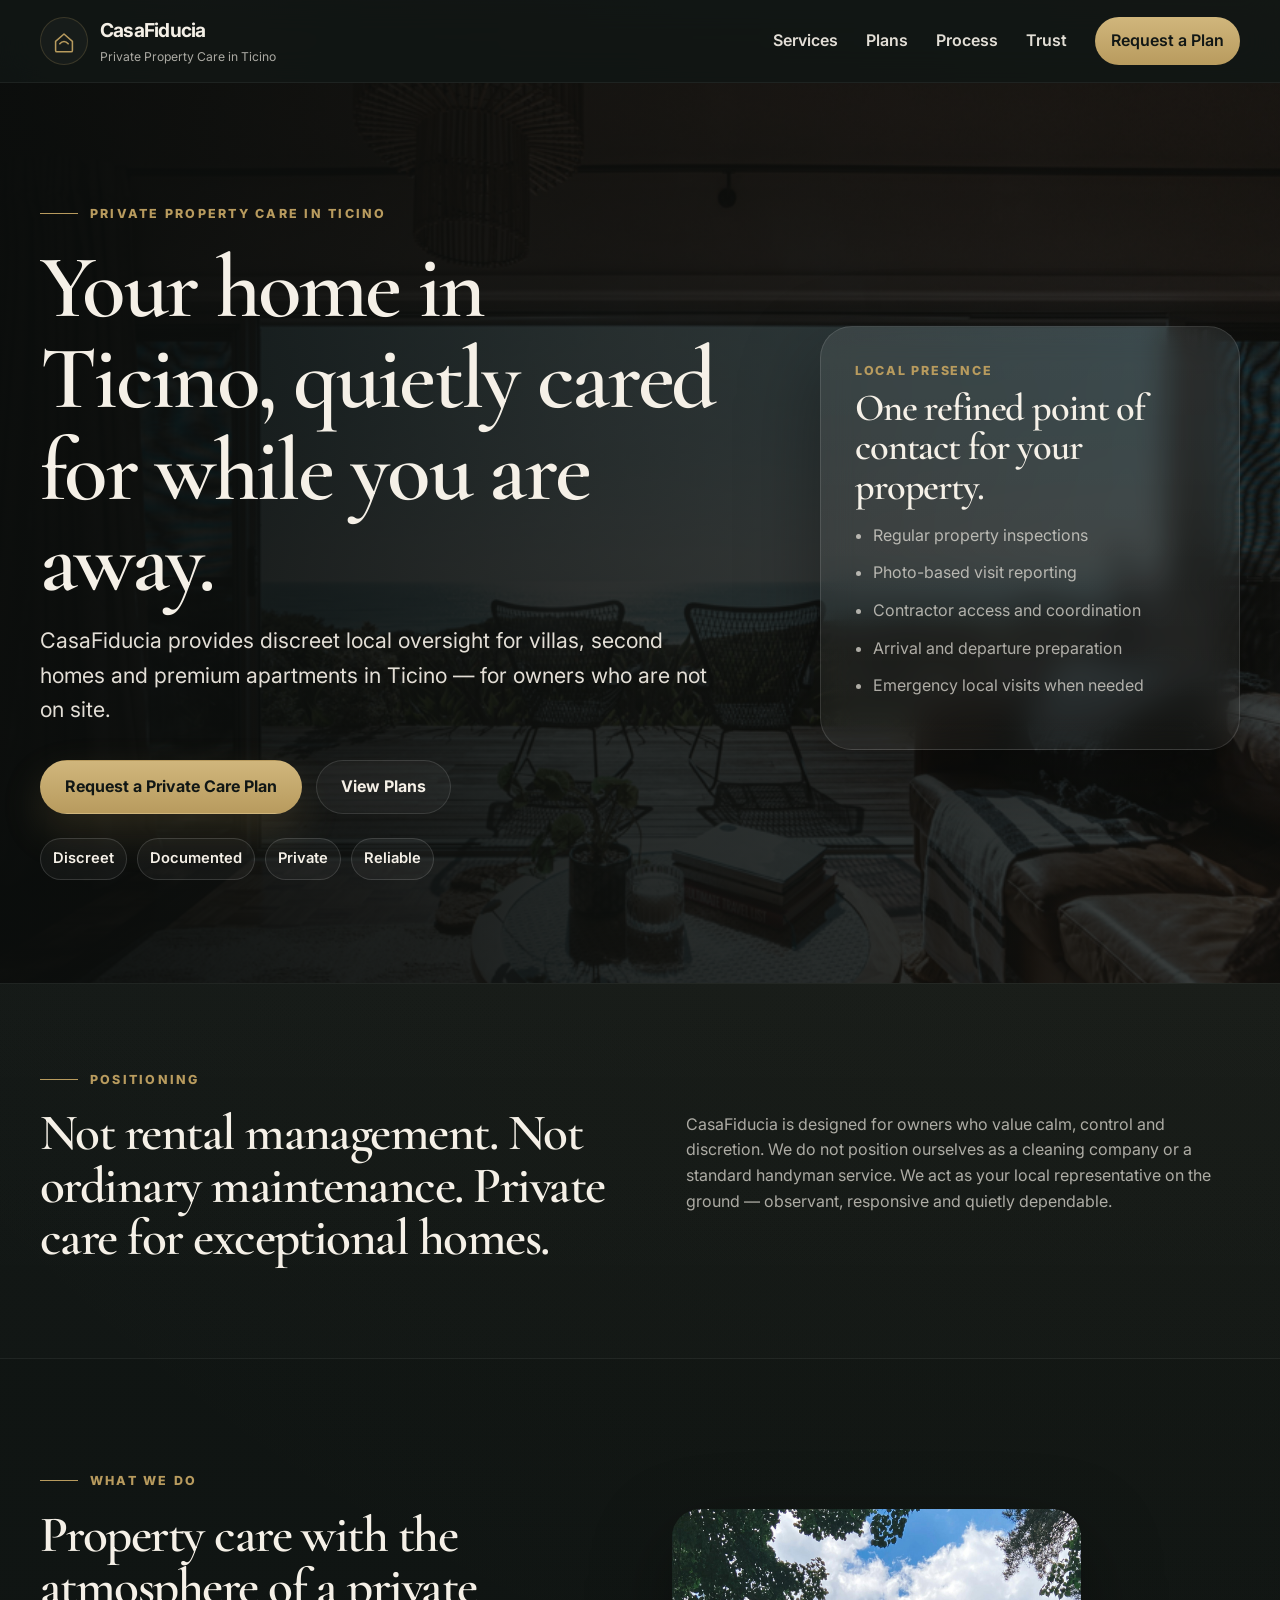
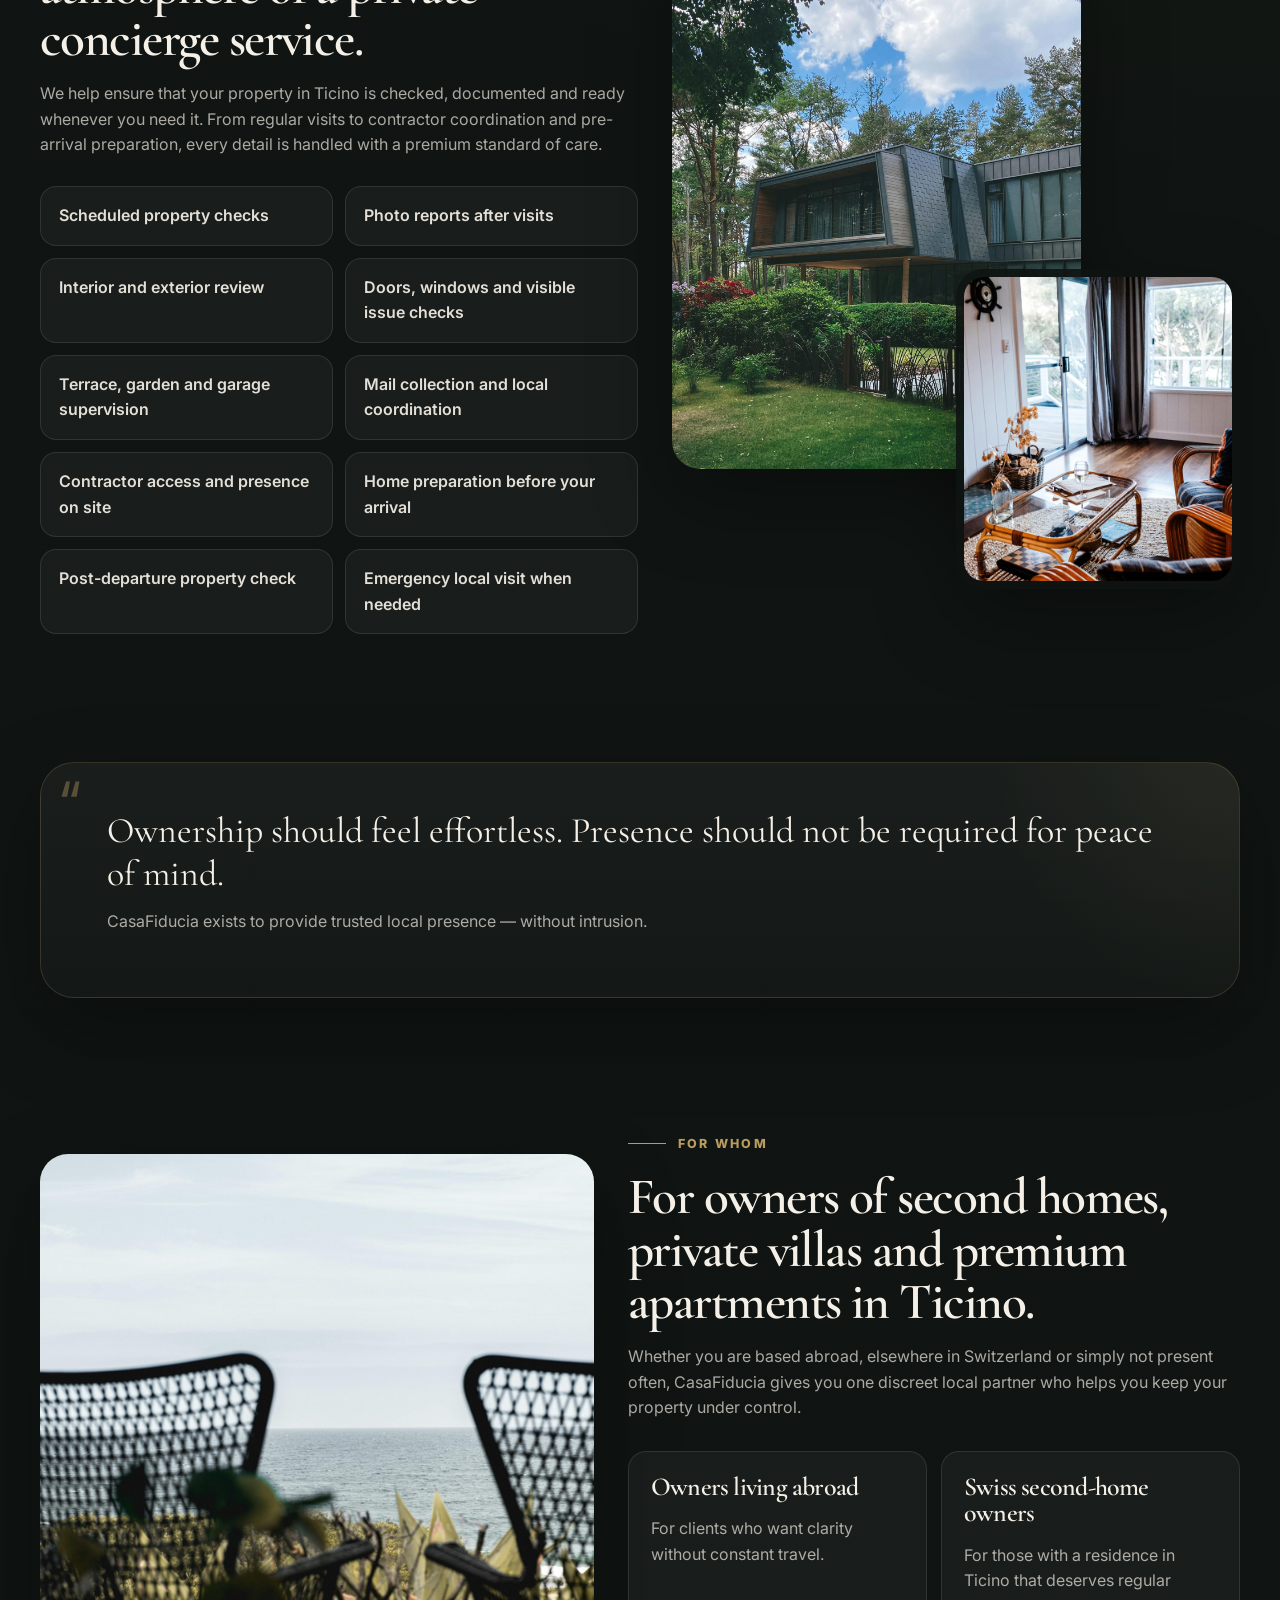
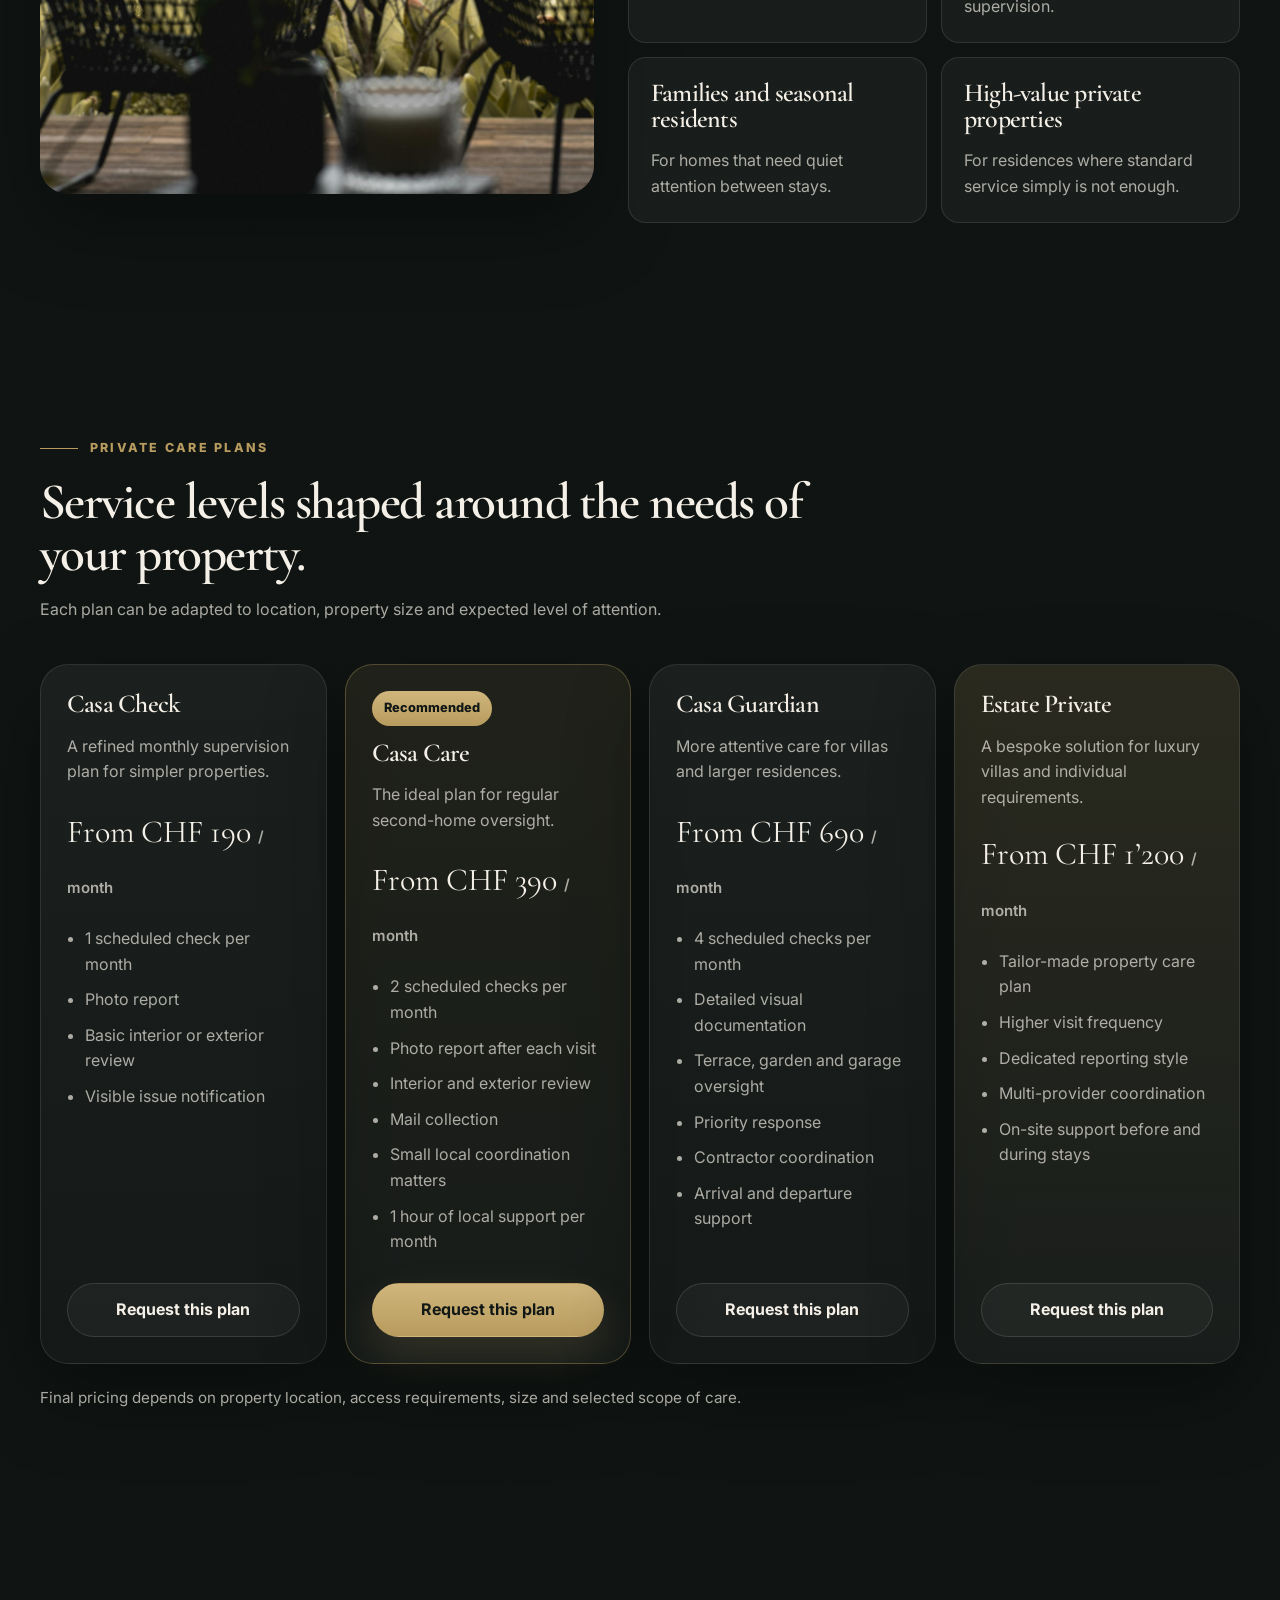
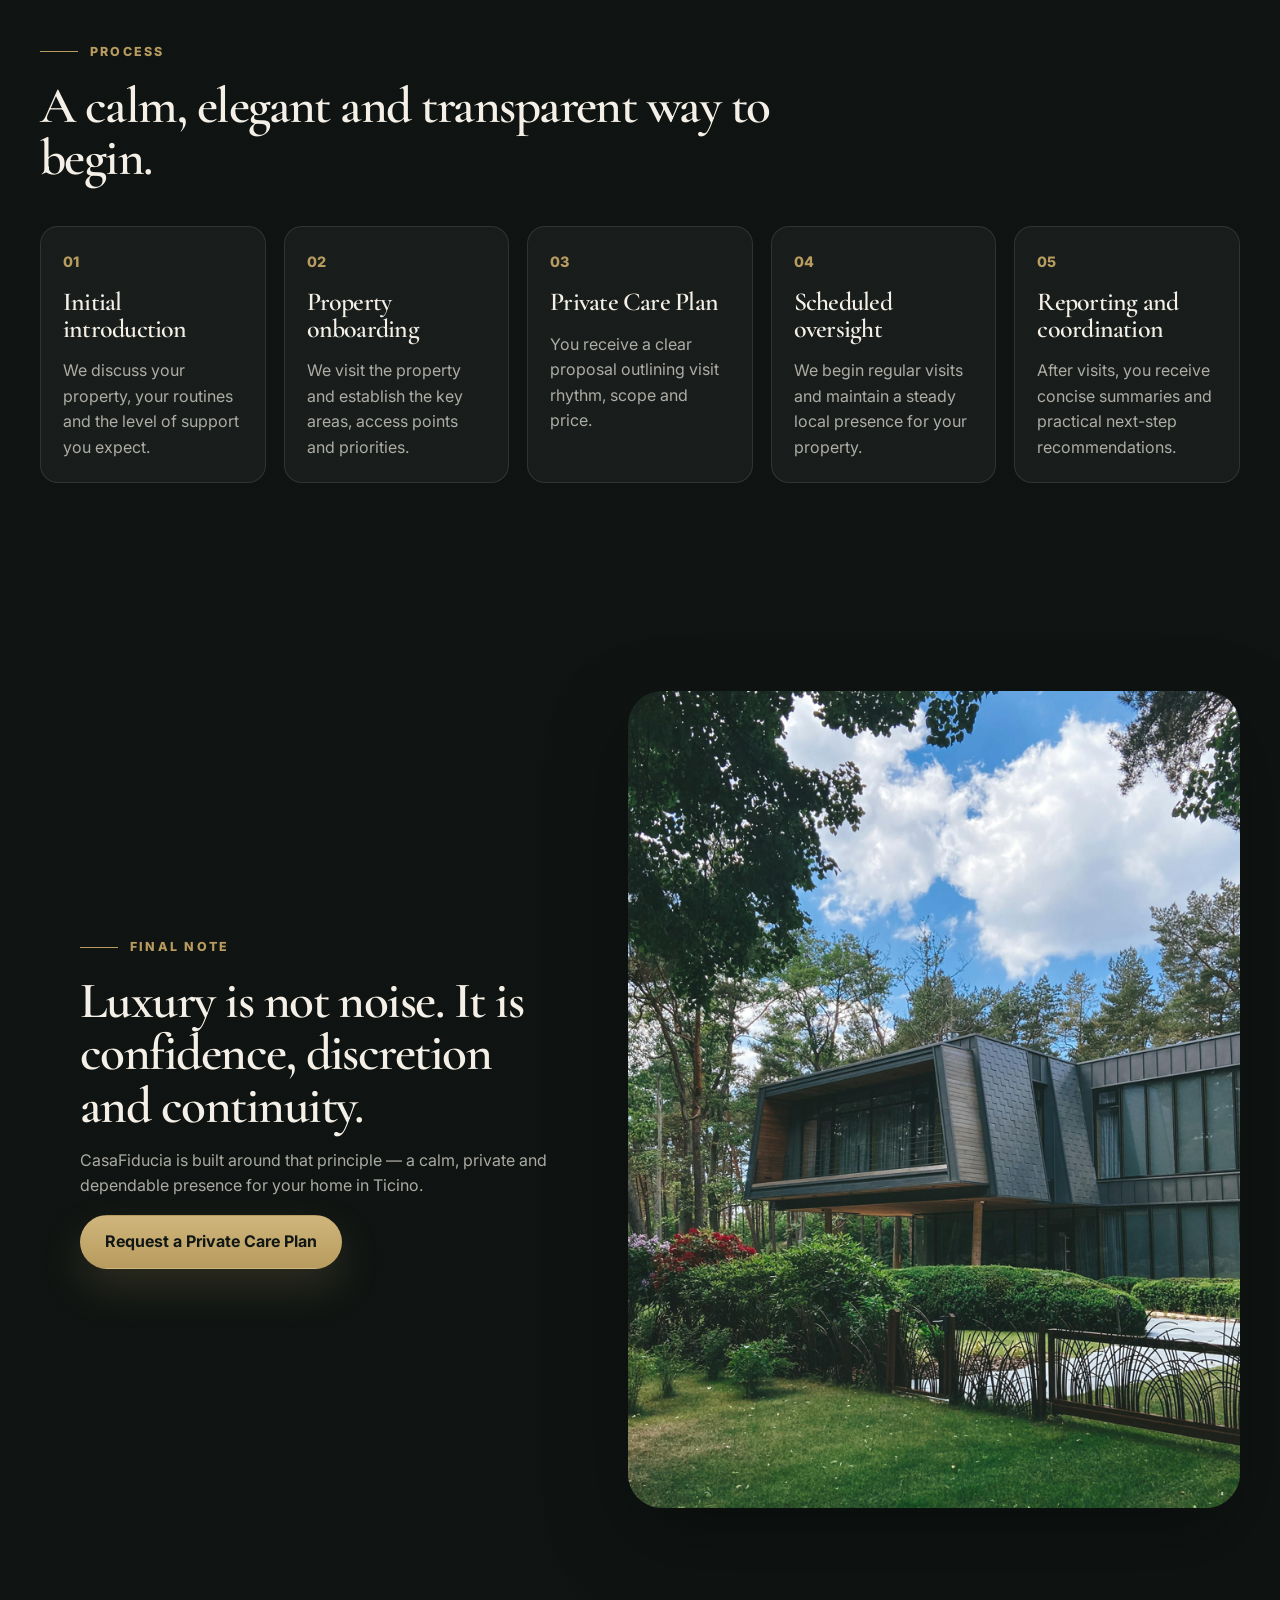
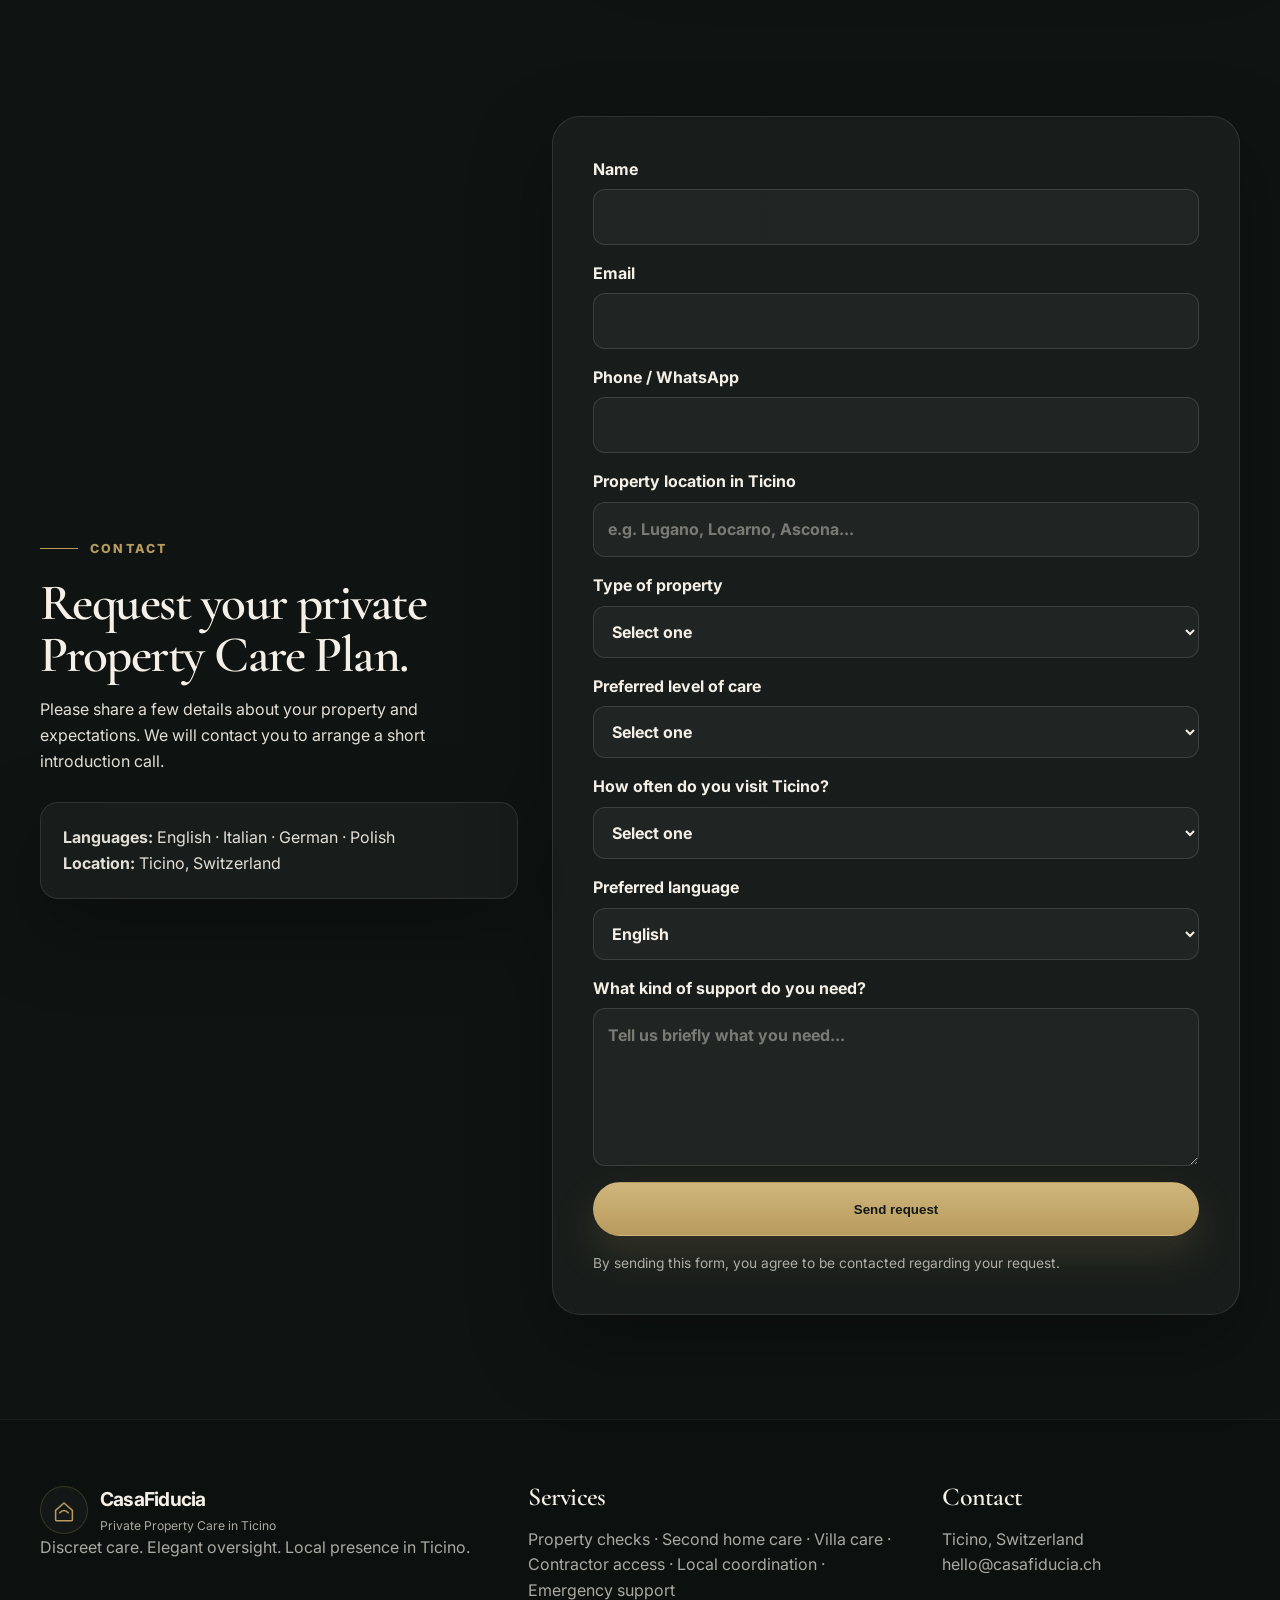
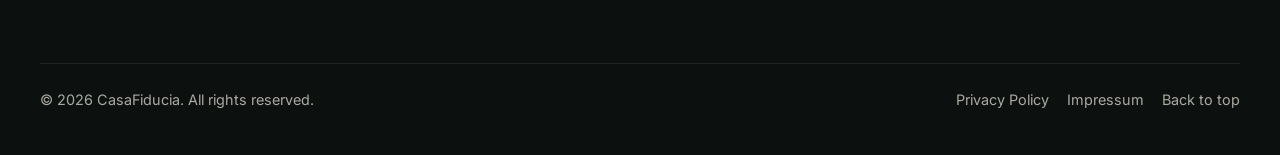
==== commit 6c801c5f: "Add files via upload" ====
--- a/index.html
+++ b/index.html
@@ -3,17 +3,29 @@
 <head>
   <meta charset="utf-8" />
   <meta name="viewport" content="width=device-width, initial-scale=1" />
-  <title>CasaFiducia — Premium Property Care in Ticino</title>
-  <meta name="description" content="CasaFiducia provides reliable local property care for homes, villas and apartments in Ticino — for owners who do not live on site." />
-  <meta name="theme-color" content="#1F3D35" />
-
-  <meta property="og:title" content="CasaFiducia — Premium Property Care in Ticino" />
-  <meta property="og:description" content="Your home in Ticino, cared for while you’re away." />
+  <title>CasaFiducia — Private Property Care in Ticino</title>
+  <meta name="description" content="Discreet private property care in Ticino for owners of second homes, villas and premium apartments who are not on site." />
+  <meta name="theme-color" content="#111715" />
+  <meta name="robots" content="index, follow" />
+
+  <link rel="canonical" href="https://casafiducia.ch/" />
+  <link rel="icon" href="assets/favicon.svg" type="image/svg+xml" />
+
+  <meta property="og:title" content="CasaFiducia — Private Property Care in Ticino" />
+  <meta property="og:description" content="Discreet care. Elegant oversight. Local presence in Ticino." />
   <meta property="og:type" content="website" />
   <meta property="og:url" content="https://casafiducia.ch/" />
-  <meta property="og:image" content="assets/hero-sea-view.png" />
-
-  <link rel="icon" href="assets/favicon.svg" type="image/svg+xml" />
+  <meta property="og:image" content="https://casafiducia.ch/assets/hero-sea-view.png" />
+  <meta property="og:locale" content="en_US" />
+
+  <meta name="twitter:card" content="summary_large_image" />
+  <meta name="twitter:title" content="CasaFiducia — Private Property Care in Ticino" />
+  <meta name="twitter:description" content="Discreet private property care for second homes, villas and premium apartments in Ticino." />
+  <meta name="twitter:image" content="https://casafiducia.ch/assets/hero-sea-view.png" />
+
+  <link rel="preconnect" href="https://fonts.googleapis.com" />
+  <link rel="preconnect" href="https://fonts.gstatic.com" crossorigin />
+  <link href="https://fonts.googleapis.com/css2?family=Inter:wght@400;500;600;700;800&family=Cormorant+Garamond:wght@500;600;700&display=swap" rel="stylesheet" />
   <link rel="stylesheet" href="styles.css" />
 
   <script type="application/ld+json">
@@ -21,25 +33,30 @@
     "@context": "https://schema.org",
     "@type": "LocalBusiness",
     "name": "CasaFiducia",
-    "description": "Premium Property Care in Ticino for second-home owners.",
     "url": "https://casafiducia.ch/",
-    "areaServed": "Ticino, Switzerland",
+    "description": "Private Property Care in Ticino for owners of second homes, villas and premium apartments.",
+    "areaServed": {
+      "@type": "AdministrativeArea",
+      "name": "Ticino, Switzerland"
+    },
+    "availableLanguage": ["English", "Italian", "German", "Polish"],
     "serviceType": [
-      "Property checks",
+      "Private property care",
       "Second home care",
       "Villa care",
+      "Property checks",
+      "Contractor access",
       "Local coordination",
-      "Contractor access",
       "Emergency visits",
       "Home preparation"
-    ],
-    "availableLanguage": ["English", "Italian", "German", "Polish"]
+    ]
   }
   </script>
 </head>
+
 <body>
-  <div class="ambient ambient-1" aria-hidden="true"></div>
-  <div class="ambient ambient-2" aria-hidden="true"></div>
+  <a class="skip-link" href="#main">Skip to content</a>
+  <div class="lux-noise" aria-hidden="true"></div>
 
   <header class="site-header" id="top">
     <div class="container header-inner">
@@ -52,7 +69,7 @@
         </span>
         <span class="brand-text">
           <strong>CasaFiducia</strong>
-          <small>Premium Property Care in Ticino</small>
+          <small>Private Property Care in Ticino</small>
         </span>
       </a>
 
@@ -64,158 +81,153 @@
         <a href="#services">Services</a>
         <a href="#plans">Plans</a>
         <a href="#process">Process</a>
-        <a href="#gallery">About</a>
+        <a href="#trust">Trust</a>
         <a href="#contact" class="nav-cta">Request a Plan</a>
       </nav>
     </div>
   </header>
 
-  <main>
-    <section class="hero section">
+  <main id="main">
+    <section class="hero">
+      <div class="hero-backdrop">
+        <img src="assets/hero-sea-view.png" alt="Elegant home interior with open terrace and scenic water view" />
+      </div>
+      <div class="hero-overlay"></div>
+
       <div class="container hero-grid">
-        <div class="hero-copy reveal">
-          <p class="eyebrow">Premium Property Care in Ticino</p>
-          <h1>Your home in Ticino, cared for while you’re away.</h1>
+        <div class="hero-content reveal">
+          <p class="eyebrow">Private Property Care in Ticino</p>
+          <h1>Your home in Ticino, quietly cared for while you are away.</h1>
           <p class="lead">
-            Reliable local care for homes, villas and apartments in Ticino — for owners who do not live on site.
+            CasaFiducia provides discreet local oversight for villas, second homes and premium apartments in Ticino —
+            for owners who are not on site.
           </p>
-          <p class="hero-description">
-            We check your property, document its condition and coordinate local support when needed, so you can stay in control without being there.
+
+          <div class="hero-actions">
+            <a class="button button-primary" href="#contact">Request a Private Care Plan</a>
+            <a class="button button-secondary" href="#plans">View Plans</a>
+          </div>
+
+          <div class="hero-note" aria-label="CasaFiducia standards">
+            <span>Discreet</span>
+            <span>Documented</span>
+            <span>Private</span>
+            <span>Reliable</span>
+          </div>
+        </div>
+
+        <aside class="hero-panel reveal" aria-label="Service summary">
+          <div class="panel-card glass-card">
+            <p class="panel-kicker">Local presence</p>
+            <h2>One refined point of contact for your property.</h2>
+            <ul>
+              <li>Regular property inspections</li>
+              <li>Photo-based visit reporting</li>
+              <li>Contractor access and coordination</li>
+              <li>Arrival and departure preparation</li>
+              <li>Emergency local visits when needed</li>
+            </ul>
+          </div>
+        </aside>
+      </div>
+    </section>
+
+    <section class="section intro-strip">
+      <div class="container intro-grid">
+        <div class="intro-text reveal">
+          <p class="eyebrow">Positioning</p>
+          <h2>Not rental management. Not ordinary maintenance. Private care for exceptional homes.</h2>
+        </div>
+        <div class="intro-copy reveal">
+          <p>
+            CasaFiducia is designed for owners who value calm, control and discretion. We do not position ourselves
+            as a cleaning company or a standard handyman service. We act as your local representative on the ground —
+            observant, responsive and quietly dependable.
           </p>
-
-          <div class="hero-actions">
-            <a class="button button-primary" href="#contact">Request a Property Care Plan</a>
-            <a class="button button-secondary" href="#process">See how it works</a>
+        </div>
+      </div>
+    </section>
+
+    <section class="section editorial" id="services">
+      <div class="container editorial-grid">
+        <div class="editorial-copy reveal">
+          <p class="eyebrow">What we do</p>
+          <h2>Property care with the atmosphere of a private concierge service.</h2>
+          <p>
+            We help ensure that your property in Ticino is checked, documented and ready whenever you need it.
+            From regular visits to contractor coordination and pre-arrival preparation, every detail is handled
+            with a premium standard of care.
+          </p>
+
+          <div class="service-list">
+            <div class="service-item">Scheduled property checks</div>
+            <div class="service-item">Photo reports after visits</div>
+            <div class="service-item">Interior and exterior review</div>
+            <div class="service-item">Doors, windows and visible issue checks</div>
+            <div class="service-item">Terrace, garden and garage supervision</div>
+            <div class="service-item">Mail collection and local coordination</div>
+            <div class="service-item">Contractor access and presence on site</div>
+            <div class="service-item">Home preparation before your arrival</div>
+            <div class="service-item">Post-departure property check</div>
+            <div class="service-item">Emergency local visit when needed</div>
           </div>
-
-          <div class="trust-strip" aria-label="Key benefits">
-            <span>Local property checks</span>
-            <span>Photo reports</span>
-            <span>Reliable support in Ticino</span>
-          </div>
-
-          <div class="hero-stats">
-            <div class="stat-card">
-              <strong>1 local contact</strong>
-              <span>for everything your property needs</span>
-            </div>
-            <div class="stat-card">
-              <strong>Clear reporting</strong>
-              <span>after every scheduled visit</span>
-            </div>
-          </div>
-        </div>
-
-        <div class="hero-visual reveal" data-parallax>
-          <div class="hero-photo-stack">
-            <figure class="hero-main-photo">
-              <img src="assets/hero-sea-view.png" alt="Elegant interior with open terrace and sea view" loading="eager" />
-              <figcaption>Discreet care for second homes and premium residences.</figcaption>
-            </figure>
-
-            <figure class="floating-photo floating-photo-top">
-              <img src="assets/villa-exterior.png" alt="Modern villa exterior surrounded by greenery" loading="lazy" />
-            </figure>
-
-            <div class="floating-info-card">
-              <span class="mini-kicker">Property care</span>
-              <strong>Checked, documented, looked after</strong>
-            </div>
-          </div>
-        </div>
-      </div>
-    </section>
-
-    <section class="section gallery-band" id="gallery">
-      <div class="container gallery-grid">
-        <figure class="gallery-large reveal">
-          <img src="assets/terrace-detail.png" alt="Terrace view with elegant chairs overlooking water" loading="lazy" />
-        </figure>
-
-        <div class="gallery-copy reveal">
-          <p class="eyebrow">Quiet confidence</p>
-          <h2>Designed for owners who value privacy, trust and peace of mind.</h2>
-          <p>
-            CasaFiducia is built for second-home owners in Ticino who want their property to be monitored with care,
-            presented clearly and supported locally whenever something needs attention.
-          </p>
-          <p>
-            Not a cleaning company. Not a rental agency. A trusted local presence for your home.
-          </p>
-        </div>
-
-        <figure class="gallery-small reveal">
-          <img src="assets/lounge-interior.png" alt="Warm premium lounge interior with natural light" loading="lazy" />
-        </figure>
-      </div>
-    </section>
-
-    <section class="section problem">
-      <div class="container narrow">
-        <p class="eyebrow reveal">The problem</p>
-        <h2 class="reveal">When you are away, your property still needs attention.</h2>
-        <p class="reveal">
-          Owning a second home in Ticino should feel effortless — not like another responsibility.
-          But when you are not there, even simple situations can quickly become stressful.
-        </p>
-
-        <div class="issue-grid">
-          <article class="reveal">
-            <h3>Bad weather</h3>
-            <p>You want to know whether everything is fine after storms, heavy rain or strong wind.</p>
-          </article>
-          <article class="reveal">
-            <h3>Contractor access</h3>
-            <p>A technician, gardener or service provider needs access while you are away.</p>
-          </article>
-          <article class="reveal">
-            <h3>Arrival preparation</h3>
-            <p>The house should be checked and ready before you arrive in Ticino.</p>
-          </article>
-          <article class="reveal">
-            <h3>Small issues</h3>
-            <p>A leak, an open window or visible damage can go unnoticed for weeks if no one checks.</p>
-          </article>
-        </div>
-      </div>
-    </section>
-
-    <section class="section services" id="services">
-      <div class="container split">
-        <div class="reveal">
-          <p class="eyebrow">What we do</p>
-          <h2>Property care for owners who are not on site.</h2>
-          <p>
-            We help you keep control of your property even when you are abroad or outside the canton.
-            CasaFiducia acts as your local eyes, hands and trusted contact in Ticino.
-          </p>
-        </div>
-
-        <div class="service-list">
-          <div class="service-item reveal">Regular property checks</div>
-          <div class="service-item reveal">Photo report after each visit</div>
-          <div class="service-item reveal">Interior and exterior inspection</div>
-          <div class="service-item reveal">Doors, windows and visible issue checks</div>
-          <div class="service-item reveal">Terrace, garden and garage checks</div>
-          <div class="service-item reveal">Mail collection</div>
-          <div class="service-item reveal">Contractor access and presence on site</div>
-          <div class="service-item reveal">Coordination of small maintenance tasks</div>
-          <div class="service-item reveal">Home preparation before your arrival</div>
-          <div class="service-item reveal">Check after your departure</div>
-          <div class="service-item reveal">Emergency local visit when needed</div>
-          <div class="service-item reveal">One reliable local point of contact</div>
-        </div>
-      </div>
-    </section>
-
-    <section class="section quote-section">
+        </div>
+
+        <div class="editorial-visual reveal" data-parallax>
+          <figure class="frame large-frame">
+            <img src="assets/villa-exterior.png" alt="Modern private villa exterior surrounded by greenery" loading="lazy" />
+          </figure>
+          <figure class="frame small-frame">
+            <img src="assets/lounge-interior.png" alt="Warm premium lounge interior with natural light" loading="lazy" />
+          </figure>
+        </div>
+      </div>
+    </section>
+
+    <section class="section quote-section" id="trust">
       <div class="container">
         <div class="quote-box reveal">
           <p class="quote-mark">“</p>
           <blockquote>
-            You should not need to travel to Ticino just to check if everything is fine.
+            Ownership should feel effortless. Presence should not be required for peace of mind.
           </blockquote>
-          <p class="quote-caption">That is the role CasaFiducia is designed to fill.</p>
+          <p class="quote-caption">CasaFiducia exists to provide trusted local presence — without intrusion.</p>
+        </div>
+      </div>
+    </section>
+
+    <section class="section lifestyle">
+      <div class="container lifestyle-grid">
+        <figure class="lifestyle-photo reveal">
+          <img src="assets/terrace-detail.png" alt="Elegant terrace overlooking the water" loading="lazy" />
+        </figure>
+
+        <div class="lifestyle-copy reveal">
+          <p class="eyebrow">For whom</p>
+          <h2>For owners of second homes, private villas and premium apartments in Ticino.</h2>
+          <p>
+            Whether you are based abroad, elsewhere in Switzerland or simply not present often, CasaFiducia gives you
+            one discreet local partner who helps you keep your property under control.
+          </p>
+
+          <div class="audience-cards">
+            <article>
+              <h3>Owners living abroad</h3>
+              <p>For clients who want clarity without constant travel.</p>
+            </article>
+            <article>
+              <h3>Swiss second-home owners</h3>
+              <p>For those with a residence in Ticino that deserves regular supervision.</p>
+            </article>
+            <article>
+              <h3>Families and seasonal residents</h3>
+              <p>For homes that need quiet attention between stays.</p>
+            </article>
+            <article>
+              <h3>High-value private properties</h3>
+              <p>For residences where standard service simply is not enough.</p>
+            </article>
+          </div>
         </div>
       </div>
     </section>
@@ -223,22 +235,22 @@
     <section class="section plans" id="plans">
       <div class="container">
         <div class="section-heading reveal">
-          <p class="eyebrow">Service packages</p>
-          <h2>Choose the level of care that fits your property.</h2>
-          <p>Prices are starting points. The final plan depends on location, property size and service scope.</p>
+          <p class="eyebrow">Private Care Plans</p>
+          <h2>Service levels shaped around the needs of your property.</h2>
+          <p>Each plan can be adapted to location, property size and expected level of attention.</p>
         </div>
 
         <div class="pricing-grid">
           <article class="price-card reveal">
             <div>
               <h3>Casa Check</h3>
-              <p class="plan-desc">For owners who need basic monthly supervision.</p>
+              <p class="plan-desc">A refined monthly supervision plan for simpler properties.</p>
               <p class="price">From CHF 190 <span>/ month</span></p>
               <ul>
-                <li>1 property check per month</li>
+                <li>1 scheduled check per month</li>
                 <li>Photo report</li>
-                <li>Basic interior or exterior check</li>
-                <li>Visible issue reporting</li>
+                <li>Basic interior or exterior review</li>
+                <li>Visible issue notification</li>
               </ul>
             </div>
             <a class="button button-light" href="#contact">Request this plan</a>
@@ -248,14 +260,14 @@
             <div>
               <div class="badge">Recommended</div>
               <h3>Casa Care</h3>
-              <p class="plan-desc">Recommended for regular second-home care.</p>
+              <p class="plan-desc">The ideal plan for regular second-home oversight.</p>
               <p class="price">From CHF 390 <span>/ month</span></p>
               <ul>
-                <li>2 property checks per month</li>
+                <li>2 scheduled checks per month</li>
                 <li>Photo report after each visit</li>
-                <li>Interior and exterior check</li>
-                <li>Basic mail collection</li>
-                <li>Coordination of small service matters</li>
+                <li>Interior and exterior review</li>
+                <li>Mail collection</li>
+                <li>Small local coordination matters</li>
                 <li>1 hour of local support per month</li>
               </ul>
             </div>
@@ -265,12 +277,12 @@
           <article class="price-card reveal">
             <div>
               <h3>Casa Guardian</h3>
-              <p class="plan-desc">For villas, larger homes and closer supervision.</p>
+              <p class="plan-desc">More attentive care for villas and larger residences.</p>
               <p class="price">From CHF 690 <span>/ month</span></p>
               <ul>
-                <li>4 property checks per month</li>
-                <li>Detailed photo documentation</li>
-                <li>Terrace, garden and garage check</li>
+                <li>4 scheduled checks per month</li>
+                <li>Detailed visual documentation</li>
+                <li>Terrace, garden and garage oversight</li>
                 <li>Priority response</li>
                 <li>Contractor coordination</li>
                 <li>Arrival and departure support</li>
@@ -282,75 +294,76 @@
           <article class="price-card private reveal">
             <div>
               <h3>Estate Private</h3>
-              <p class="plan-desc">For premium villas and individual requirements.</p>
+              <p class="plan-desc">A bespoke solution for luxury villas and individual requirements.</p>
               <p class="price">From CHF 1’200 <span>/ month</span></p>
               <ul>
                 <li>Tailor-made property care plan</li>
                 <li>Higher visit frequency</li>
-                <li>Individual reporting</li>
-                <li>Coordination with multiple service providers</li>
-                <li>Support before and during owner stays</li>
+                <li>Dedicated reporting style</li>
+                <li>Multi-provider coordination</li>
+                <li>On-site support before and during stays</li>
               </ul>
             </div>
             <a class="button button-light" href="#contact">Request this plan</a>
           </article>
         </div>
+
+        <p class="pricing-note reveal">
+          Final pricing depends on property location, access requirements, size and selected scope of care.
+        </p>
       </div>
     </section>
 
     <section class="section process" id="process">
       <div class="container">
         <div class="section-heading reveal">
-          <p class="eyebrow">How it works</p>
-          <h2>A simple and transparent process.</h2>
+          <p class="eyebrow">Process</p>
+          <h2>A calm, elegant and transparent way to begin.</h2>
         </div>
 
         <div class="steps">
           <article class="reveal">
             <span>01</span>
-            <h3>Tell us about your property</h3>
-            <p>Send basic information about your home, apartment or villa in Ticino.</p>
+            <h3>Initial introduction</h3>
+            <p>We discuss your property, your routines and the level of support you expect.</p>
           </article>
           <article class="reveal">
             <span>02</span>
-            <h3>Introduction call</h3>
-            <p>We discuss your needs, visit frequency and the level of support you expect.</p>
+            <h3>Property onboarding</h3>
+            <p>We visit the property and establish the key areas, access points and priorities.</p>
           </article>
           <article class="reveal">
             <span>03</span>
-            <h3>Property onboarding</h3>
-            <p>We visit the property, document key areas and create a clear checklist.</p>
+            <h3>Private Care Plan</h3>
+            <p>You receive a clear proposal outlining visit rhythm, scope and price.</p>
           </article>
           <article class="reveal">
             <span>04</span>
-            <h3>Property Care Plan</h3>
-            <p>You receive a simple plan with scope of service and monthly pricing.</p>
+            <h3>Scheduled oversight</h3>
+            <p>We begin regular visits and maintain a steady local presence for your property.</p>
           </article>
           <article class="reveal">
             <span>05</span>
-            <h3>Regular checks</h3>
-            <p>After every visit, you receive a short report with photos and comments.</p>
-          </article>
-        </div>
-      </div>
-    </section>
-
-    <section class="section visual-cta">
-      <div class="container visual-cta-grid">
-        <figure class="reveal">
-          <img src="assets/villa-exterior.png" alt="Premium modern villa exterior with garden" loading="lazy" />
+            <h3>Reporting and coordination</h3>
+            <p>After visits, you receive concise summaries and practical next-step recommendations.</p>
+          </article>
+        </div>
+      </div>
+    </section>
+
+    <section class="section final-banner">
+      <div class="container final-banner-grid">
+        <div class="final-banner-copy reveal">
+          <p class="eyebrow">Final note</p>
+          <h2>Luxury is not noise. It is confidence, discretion and continuity.</h2>
+          <p>
+            CasaFiducia is built around that principle — a calm, private and dependable presence for your home in Ticino.
+          </p>
+          <a class="button button-primary" href="#contact">Request a Private Care Plan</a>
+        </div>
+        <figure class="final-banner-photo reveal">
+          <img src="assets/villa-exterior.png" alt="Luxury private property exterior in natural surroundings" loading="lazy" />
         </figure>
-        <div class="cta-copy reveal">
-          <p class="eyebrow">Why CasaFiducia</p>
-          <h2>Peace of mind without being there.</h2>
-          <p>
-            You do not have to ask neighbours for favours, search for local contractors at the last minute or wonder what is happening at your property.
-          </p>
-          <p>
-            With CasaFiducia, you have one trusted local contact who checks, documents and coordinates.
-          </p>
-          <a class="button button-primary" href="#contact">Request a Property Care Plan</a>
-        </div>
       </div>
     </section>
 
@@ -358,10 +371,10 @@
       <div class="container contact-grid">
         <div class="reveal">
           <p class="eyebrow">Contact</p>
-          <h2>Request your Property Care Plan.</h2>
+          <h2>Request your private Property Care Plan.</h2>
           <p>
-            Please send us a few details about your property.
-            We will contact you to schedule a short introduction call.
+            Please share a few details about your property and expectations.
+            We will contact you to arrange a short introduction call.
           </p>
 
           <div class="contact-note">
@@ -404,6 +417,18 @@
           </label>
 
           <label>
+            Preferred level of care
+            <select name="preferred_plan">
+              <option value="">Select one</option>
+              <option>Casa Check</option>
+              <option>Casa Care</option>
+              <option>Casa Guardian</option>
+              <option>Estate Private</option>
+              <option>Not sure yet</option>
+            </select>
+          </label>
+
+          <label>
             How often do you visit Ticino?
             <select name="visit_frequency">
               <option value="">Select one</option>
@@ -431,16 +456,18 @@
           </label>
 
           <input type="hidden" name="_subject" value="New CasaFiducia Property Care request" />
+          <input type="hidden" name="_next" value="https://casafiducia.ch/thank-you.html" />
 
           <button class="button button-primary" type="submit">Send request</button>
-
-          <p class="form-small">
-            By sending this form, you agree to be contacted regarding your request.
-          </p>
+          <p class="form-small">By sending this form, you agree to be contacted regarding your request.</p>
         </form>
       </div>
     </section>
   </main>
+
+  <a class="sticky-contact" href="#contact" aria-label="Request a private care plan">
+    Request a Plan
+  </a>
 
   <footer class="site-footer">
     <div class="container footer-grid">
@@ -454,15 +481,15 @@
           </span>
           <span class="brand-text">
             <strong>CasaFiducia</strong>
-            <small>Premium Property Care in Ticino</small>
+            <small>Private Property Care in Ticino</small>
           </span>
         </a>
-        <p>Your home in Ticino, cared for while you’re away.</p>
+        <p>Discreet care. Elegant oversight. Local presence in Ticino.</p>
       </div>
 
       <div>
         <h3>Services</h3>
-        <p>Property checks · Second home care · Villa care · Local coordination · Contractor access · Emergency visits · Home preparation</p>
+        <p>Property checks · Second home care · Villa care · Contractor access · Local coordination · Emergency support</p>
       </div>
 
       <div>
@@ -476,7 +503,11 @@
 
     <div class="container footer-bottom">
       <p>© <span id="year"></span> CasaFiducia. All rights reserved.</p>
-      <a href="#top">Back to top</a>
+      <div class="footer-links">
+        <a href="privacy.html">Privacy Policy</a>
+        <a href="impressum.html">Impressum</a>
+        <a href="#top">Back to top</a>
+      </div>
     </div>
   </footer>
 
--- a/styles.css
+++ b/styles.css
@@ -1,18 +1,22 @@
 :root {
-  --green: #1F3D35;
-  --green-2: #2D594D;
-  --beige: #E8DDC8;
-  --soft-white: #F7F5EF;
-  --graphite: #252525;
-  --muted: #6E746F;
+  --bg: #0F1412;
+  --bg-soft: #131A18;
+  --panel: rgba(255,255,255,0.05);
+  --panel-2: rgba(255,255,255,0.08);
   --gold: #B89B5E;
-  --line: rgba(31, 61, 53, 0.14);
-  --line-strong: rgba(31, 61, 53, 0.24);
-  --shadow: 0 24px 60px rgba(31, 61, 53, 0.14);
+  --gold-2: #D0B67C;
+  --gold-soft: rgba(184, 155, 94, 0.16);
+  --ivory: #F5F0E7;
+  --text: rgba(245, 240, 231, 0.92);
+  --muted: rgba(245, 240, 231, 0.68);
+  --line: rgba(255,255,255,0.12);
+  --line-strong: rgba(184, 155, 94, 0.34);
   --radius: 28px;
-  --radius-sm: 16px;
-  --container: 1180px;
-  --header-h: 82px;
+  --radius-sm: 18px;
+  --container: 1200px;
+  --shadow: 0 30px 80px rgba(0,0,0,0.36);
+  --font-display: "Cormorant Garamond", Georgia, serif;
+  --font-body: "Inter", ui-sans-serif, system-ui, -apple-system, BlinkMacSystemFont, "Segoe UI", sans-serif;
 }
 
 * { box-sizing: border-box; }
@@ -20,14 +24,49 @@
 
 body {
   margin: 0;
-  font-family: Inter, ui-sans-serif, system-ui, -apple-system, BlinkMacSystemFont, "Segoe UI", sans-serif;
-  color: var(--graphite);
+  color: var(--text);
   background:
-    radial-gradient(circle at top left, rgba(184, 155, 94, 0.08), transparent 24%),
-    linear-gradient(180deg, #faf7f1 0%, #f7f5ef 100%);
+    radial-gradient(circle at top right, rgba(184,155,94,0.08), transparent 22%),
+    linear-gradient(180deg, #101513 0%, #0F1412 100%);
+  font-family: var(--font-body);
   line-height: 1.6;
   overflow-x: hidden;
 }
+
+body::before {
+  content: "";
+  position: fixed;
+  inset: 0;
+  pointer-events: none;
+  background:
+    linear-gradient(180deg, rgba(255,255,255,0.025), transparent 18%),
+    radial-gradient(circle at 15% 20%, rgba(184,155,94,0.05), transparent 16%);
+  z-index: -2;
+}
+
+.lux-noise {
+  position: fixed;
+  inset: 0;
+  pointer-events: none;
+  opacity: 0.06;
+  z-index: -1;
+  background-image:
+    radial-gradient(circle at 25% 25%, rgba(255,255,255,0.14) 0 0.5px, transparent 0.6px),
+    radial-gradient(circle at 75% 75%, rgba(255,255,255,0.14) 0 0.5px, transparent 0.6px);
+  background-size: 12px 12px, 14px 14px;
+}
+
+.skip-link {
+  position: absolute;
+  top: -60px;
+  left: 16px;
+  z-index: 999;
+  padding: 10px 14px;
+  border-radius: 999px;
+  color: #111715;
+  background: var(--gold-2);
+}
+.skip-link:focus { top: 16px; }
 
 img, svg { max-width: 100%; display: block; }
 a { color: inherit; text-decoration: none; }
@@ -35,68 +74,46 @@
 
 h1, h2, h3 {
   margin: 0 0 1rem;
-  line-height: 1.08;
-  letter-spacing: -0.035em;
-  color: var(--green);
-}
-
-h1 { font-size: clamp(2.8rem, 6vw, 5.6rem); max-width: 920px; }
-h2 { font-size: clamp(2rem, 4vw, 3.4rem); }
-h3 { font-size: 1.22rem; }
-
-.container { width: min(var(--container), calc(100% - 40px)); margin-inline: auto; }
-.narrow { max-width: 920px; }
-.section { padding: 96px 0; position: relative; }
-
-.ambient {
-  position: fixed;
-  border-radius: 50%;
-  filter: blur(40px);
-  opacity: 0.2;
-  pointer-events: none;
-  z-index: 0;
-}
-.ambient-1 {
-  width: 420px; height: 420px;
-  background: rgba(184, 155, 94, 0.16);
-  top: -120px; right: -80px;
-  animation: drift 14s ease-in-out infinite;
-}
-.ambient-2 {
-  width: 320px; height: 320px;
-  background: rgba(31, 61, 53, 0.11);
-  left: -100px; top: 32%;
-  animation: drift 18s ease-in-out infinite reverse;
-}
-
-@keyframes drift {
-  0%, 100% { transform: translate3d(0, 0, 0); }
-  50% { transform: translate3d(20px, 30px, 0); }
-}
+  color: var(--ivory);
+  line-height: 1.02;
+  letter-spacing: -0.03em;
+  font-family: var(--font-display);
+  font-weight: 600;
+}
+
+h1 { font-size: clamp(3.15rem, 7vw, 6.5rem); max-width: 900px; }
+h2 { font-size: clamp(2.1rem, 4vw, 4rem); }
+h3 { font-size: 1.62rem; }
+
+.container {
+  width: min(var(--container), calc(100% - 40px));
+  margin-inline: auto;
+}
+
+.section { padding: 104px 0; position: relative; }
 
 .eyebrow {
   display: inline-flex;
   align-items: center;
-  gap: 10px;
+  gap: 12px;
   margin-bottom: 18px;
   color: var(--gold);
-  font-size: 0.8rem;
+  font-size: 0.78rem;
   font-weight: 800;
-  letter-spacing: 0.16em;
+  letter-spacing: 0.18em;
   text-transform: uppercase;
 }
-
 .eyebrow::before {
   content: "";
-  width: 34px;
+  width: 38px;
   height: 1px;
   background: var(--gold);
 }
 
 .lead {
-  color: var(--green);
-  font-size: clamp(1.18rem, 2vw, 1.55rem);
   max-width: 760px;
+  color: var(--text);
+  font-size: clamp(1.12rem, 1.7vw, 1.34rem);
 }
 
 .button {
@@ -104,559 +121,475 @@
   align-items: center;
   justify-content: center;
   min-height: 54px;
-  padding: 0 22px;
+  padding: 0 24px;
   border-radius: 999px;
   border: 1px solid transparent;
-  font-weight: 800;
-  transition: transform 0.25s ease, box-shadow 0.25s ease, background 0.25s ease, border-color 0.25s ease;
-  cursor: pointer;
-}
-
+  font-weight: 700;
+  transition: transform 0.28s ease, box-shadow 0.28s ease, background 0.28s ease, border-color 0.28s ease, color 0.28s ease;
+}
 .button:hover { transform: translateY(-2px); }
 
 .button-primary {
-  color: #fff;
-  background: var(--green);
-  box-shadow: 0 18px 42px rgba(31, 61, 53, 0.22);
-}
-.button-primary:hover { background: var(--green-2); }
+  color: #111715;
+  background: linear-gradient(180deg, var(--gold-2), var(--gold));
+  box-shadow: 0 18px 42px rgba(184,155,94,0.18);
+}
+.button-primary:hover { box-shadow: 0 24px 48px rgba(184,155,94,0.24); }
 
 .button-secondary,
 .button-light {
+  color: var(--ivory);
   border-color: var(--line);
-  color: var(--green);
-  background: rgba(255, 255, 255, 0.72);
+  background: rgba(255,255,255,0.04);
 }
 .button-secondary:hover,
 .button-light:hover {
-  background: #fff;
   border-color: var(--line-strong);
-  box-shadow: 0 14px 34px rgba(31, 61, 53, 0.10);
-}
-
-/* Reveal animations */
-.reveal {
-  opacity: 0;
-  transform: translateY(22px);
-  transition: opacity 0.8s ease, transform 0.8s ease;
-}
-.reveal.is-visible {
-  opacity: 1;
-  transform: translateY(0);
+  background: rgba(255,255,255,0.08);
 }
 
 /* Header */
 .site-header {
   position: sticky;
   top: 0;
-  z-index: 50;
-  border-bottom: 1px solid rgba(31, 61, 53, 0.08);
-  background: rgba(247, 245, 239, 0.78);
-  backdrop-filter: blur(18px);
-}
-
+  z-index: 100;
+  border-bottom: 1px solid rgba(255,255,255,0.06);
+  background: rgba(15, 20, 18, 0.78);
+  backdrop-filter: blur(16px);
+}
 .header-inner {
   display: flex;
   align-items: center;
   justify-content: space-between;
-  min-height: var(--header-h);
+  min-height: 82px;
   gap: 24px;
 }
-
 .brand { display: inline-flex; align-items: center; gap: 12px; }
 .brand-mark {
   display: grid;
   place-items: center;
-  width: 48px; height: 48px;
+  width: 48px;
+  height: 48px;
   border-radius: 50%;
-  color: var(--green);
-  background: var(--beige);
-  box-shadow: inset 0 0 0 1px rgba(31, 61, 53, 0.08);
+  color: var(--gold);
+  border: 1px solid rgba(184,155,94,0.22);
+  background: rgba(255,255,255,0.03);
 }
 .brand-mark svg { width: 28px; height: 28px; }
-
 .brand-text { display: grid; gap: 1px; }
 .brand-text strong {
-  color: var(--green);
+  color: var(--ivory);
   font-size: 1.2rem;
   letter-spacing: -0.04em;
 }
-.brand-text small { color: var(--muted); font-size: 0.78rem; }
-
+.brand-text small {
+  color: var(--muted);
+  font-size: 0.76rem;
+  font-family: var(--font-body);
+}
 .site-nav {
   display: flex;
   align-items: center;
   gap: 28px;
-  color: var(--green);
-  font-weight: 700;
+  color: var(--text);
+  font-weight: 600;
 }
 .site-nav a:not(.nav-cta):hover { color: var(--gold); }
 .nav-cta {
   padding: 11px 16px;
   border-radius: 999px;
-  color: #fff;
-  background: var(--green);
-}
-
+  color: #111715;
+  background: linear-gradient(180deg, var(--gold-2), var(--gold));
+}
 .nav-toggle {
   display: none;
   width: 44px;
   height: 44px;
-  border: 0;
+  border: 1px solid var(--line);
   border-radius: 12px;
-  background: var(--beige);
+  background: rgba(255,255,255,0.04);
 }
 .nav-toggle span {
   display: block;
   width: 20px;
   height: 2px;
   margin: 4px auto;
-  background: var(--green);
+  background: var(--ivory);
 }
 
 /* Hero */
 .hero {
+  position: relative;
+  min-height: min(100vh, 980px);
+  display: grid;
+  align-items: center;
   overflow: hidden;
-  padding-top: 78px;
+}
+.hero-backdrop,
+.hero-overlay { position: absolute; inset: 0; }
+.hero-backdrop img {
+  width: 100%;
+  height: 100%;
+  object-fit: cover;
+  transform: scale(1.04);
+  filter: saturate(0.82) brightness(0.7);
+}
+.hero-overlay {
   background:
-    radial-gradient(circle at 78% 14%, rgba(184, 155, 94, 0.14), transparent 30%),
-    linear-gradient(180deg, rgba(255,255,255,0.55), rgba(255,255,255,0));
-}
-.hero::before {
-  content: "";
-  position: absolute;
-  inset: 0;
-  background:
-    linear-gradient(90deg, rgba(255,255,255,0.4), transparent 40%),
-    radial-gradient(circle at 20% 10%, rgba(31, 61, 53, 0.05), transparent 22%);
-  pointer-events: none;
-}
-
+    linear-gradient(90deg, rgba(10,13,12,0.94) 0%, rgba(10,13,12,0.76) 42%, rgba(10,13,12,0.54) 100%),
+    linear-gradient(180deg, rgba(255,255,255,0.02), rgba(15,20,18,0.35));
+}
 .hero-grid {
   position: relative;
   z-index: 1;
   display: grid;
-  grid-template-columns: minmax(0, 1.02fr) minmax(340px, 0.98fr);
-  gap: 48px;
+  grid-template-columns: minmax(0, 1.18fr) minmax(320px, 0.82fr);
+  gap: 40px;
   align-items: center;
-}
-
-.hero-description {
-  max-width: 650px;
-  color: var(--muted);
-  font-size: 1.08rem;
-}
+  padding: 80px 0 70px;
+}
+.hero-content { max-width: 790px; }
 .hero-actions {
   display: flex;
   flex-wrap: wrap;
   gap: 14px;
-  margin: 34px 0 26px;
-}
-.trust-strip {
+  margin: 34px 0 24px;
+}
+.hero-note {
   display: flex;
   flex-wrap: wrap;
   gap: 10px;
 }
-.trust-strip span {
+.hero-note span {
   padding: 8px 12px;
-  border: 1px solid var(--line);
+  border: 1px solid rgba(255,255,255,0.14);
   border-radius: 999px;
-  color: var(--green);
-  background: rgba(255, 255, 255, 0.65);
+  color: var(--ivory);
+  background: rgba(255,255,255,0.04);
   font-size: 0.92rem;
-  font-weight: 700;
-}
-.hero-stats {
-  display: grid;
-  grid-template-columns: repeat(2, minmax(0, 1fr));
-  gap: 12px;
-  margin-top: 26px;
-  max-width: 560px;
-}
-.stat-card {
-  padding: 16px 18px;
-  border: 1px solid var(--line);
-  border-radius: 18px;
-  background: rgba(255,255,255,0.68);
-  backdrop-filter: blur(8px);
-}
-.stat-card strong {
-  display: block;
-  color: var(--green);
-  font-size: 1rem;
-  margin-bottom: 4px;
-}
-.stat-card span {
-  color: var(--muted);
-  font-size: 0.92rem;
-}
-
-.hero-visual { position: relative; }
-.hero-photo-stack {
-  position: relative;
-  min-height: 660px;
-}
-.hero-main-photo,
-.floating-photo,
-.floating-info-card {
-  position: absolute;
-  border-radius: 28px;
-  overflow: hidden;
+  font-weight: 600;
+}
+.hero-panel { display: flex; justify-content: flex-end; }
+.panel-card {
+  width: min(100%, 420px);
+  padding: 34px;
+  border-radius: calc(var(--radius) + 4px);
+  border: 1px solid rgba(255,255,255,0.12);
+  background: linear-gradient(180deg, rgba(255,255,255,0.08), rgba(255,255,255,0.03));
+  backdrop-filter: blur(16px);
   box-shadow: var(--shadow);
 }
-.hero-main-photo {
-  inset: 0 32px 72px 0;
-  background: #fff;
-  transform: translateZ(0);
-}
-.hero-main-photo img {
-  width: 100%;
-  height: 100%;
-  object-fit: cover;
-}
-.hero-main-photo::after {
-  content: "";
-  position: absolute;
-  inset: 0;
-  background: linear-gradient(180deg, rgba(31, 61, 53, 0.05), rgba(31, 61, 53, 0.25));
-}
-.hero-main-photo figcaption {
-  position: absolute;
-  left: 24px;
-  bottom: 24px;
-  z-index: 1;
-  max-width: 320px;
-  color: #fff;
-  font-weight: 700;
-  text-shadow: 0 4px 16px rgba(0,0,0,0.2);
-}
-.floating-photo {
-  width: 230px;
-  right: 0;
-  top: 28px;
-  border: 8px solid rgba(255,255,255,0.92);
-  animation: floatUpDown 7s ease-in-out infinite;
-}
-.floating-photo img {
-  width: 100%;
-  height: 280px;
-  object-fit: cover;
-}
-.floating-info-card {
-  right: 34px;
-  bottom: 0;
-  width: 250px;
-  padding: 18px 18px 16px;
-  background: rgba(255,255,255,0.92);
-  animation: floatUpDown 8.5s ease-in-out infinite reverse;
-}
-.mini-kicker {
-  display: inline-block;
+.panel-kicker {
   margin-bottom: 8px;
   color: var(--gold);
-  font-size: 0.75rem;
+  font-size: 0.78rem;
   font-weight: 800;
-  letter-spacing: 0.12em;
+  letter-spacing: 0.14em;
   text-transform: uppercase;
 }
-.floating-info-card strong {
-  display: block;
-  color: var(--green);
-  font-size: 1.05rem;
-}
-
-@keyframes floatUpDown {
-  0%,100% { transform: translateY(0); }
-  50% { transform: translateY(-10px); }
-}
-
-/* Gallery band */
-.gallery-band { padding-top: 30px; }
-.gallery-grid {
-  display: grid;
-  grid-template-columns: 1.1fr 0.85fr;
-  gap: 22px;
+.panel-card h2 { font-size: clamp(2rem, 3vw, 2.7rem); }
+.panel-card ul {
+  display: grid;
+  gap: 12px;
+  padding-left: 18px;
+  color: var(--muted);
+}
+
+/* Intro */
+.intro-strip {
+  padding-top: 78px;
+  padding-bottom: 78px;
+  border-top: 1px solid rgba(255,255,255,0.05);
+  border-bottom: 1px solid rgba(255,255,255,0.05);
+  background: linear-gradient(180deg, rgba(255,255,255,0.02), rgba(255,255,255,0.01));
+}
+.intro-grid,
+.editorial-grid,
+.lifestyle-grid,
+.final-banner-grid,
+.contact-grid {
+  display: grid;
+  gap: 34px;
   align-items: center;
 }
-.gallery-large,
-.gallery-small {
+.intro-grid { grid-template-columns: 1.05fr 0.95fr; }
+.intro-copy p,
+.editorial-copy p:not(.eyebrow),
+.lifestyle-copy p:not(.eyebrow),
+.final-banner-copy p:not(.eyebrow),
+.section-heading p:not(.eyebrow) { color: var(--muted); }
+
+/* Editorial */
+.editorial-grid { grid-template-columns: minmax(0, 1fr) minmax(300px, 0.95fr); }
+.service-list {
+  display: grid;
+  grid-template-columns: repeat(2, 1fr);
+  gap: 12px;
+  margin-top: 28px;
+}
+.service-item {
+  padding: 16px 18px;
+  border: 1px solid rgba(255,255,255,0.10);
+  border-radius: 16px;
+  background: rgba(255,255,255,0.04);
+  color: var(--text);
+  font-weight: 600;
+  transition: transform 0.25s ease, border-color 0.25s ease, background 0.25s ease;
+}
+.service-item:hover {
+  transform: translateY(-2px);
+  border-color: rgba(184,155,94,0.30);
+  background: rgba(255,255,255,0.06);
+}
+.editorial-visual { position: relative; min-height: 680px; transition: transform 0.2s ease-out; }
+.frame {
   margin: 0;
+  overflow: hidden;
+  border-radius: var(--radius);
+  box-shadow: var(--shadow);
+}
+.frame img { width: 100%; height: 100%; object-fit: cover; }
+.large-frame {
+  position: absolute;
+  left: 0;
+  top: 0;
+  width: 72%;
+  height: 560px;
+}
+.small-frame {
+  position: absolute;
+  right: 0;
+  bottom: 0;
+  width: 50%;
+  height: 320px;
+  border: 8px solid rgba(15,20,18,0.92);
+}
+
+/* Quote */
+.quote-section { padding-top: 24px; padding-bottom: 24px; }
+.quote-box {
+  position: relative;
+  padding: 46px clamp(28px, 6vw, 66px);
+  border: 1px solid rgba(184,155,94,0.20);
+  border-radius: calc(var(--radius) + 6px);
+  background:
+    linear-gradient(180deg, rgba(255,255,255,0.045), rgba(255,255,255,0.02)),
+    radial-gradient(circle at top right, rgba(184,155,94,0.08), transparent 20%);
+  box-shadow: var(--shadow);
+}
+.quote-mark {
+  position: absolute;
+  top: 10px;
+  left: 18px;
+  font-size: 4rem;
+  line-height: 1;
+  color: rgba(184,155,94,0.40);
+}
+.quote-box blockquote {
+  margin: 0;
+  font-family: var(--font-display);
+  font-size: clamp(1.8rem, 2.8vw, 2.8rem);
+  line-height: 1.2;
+  color: var(--ivory);
+}
+.quote-caption { margin-top: 14px; color: var(--muted); }
+
+/* Lifestyle */
+.lifestyle-grid { grid-template-columns: minmax(320px, 0.95fr) minmax(0, 1.05fr); }
+.lifestyle-photo {
+  margin: 0;
+  height: 640px;
   border-radius: var(--radius);
   overflow: hidden;
   box-shadow: var(--shadow);
 }
-.gallery-large { grid-row: span 2; min-height: 620px; }
-.gallery-small { min-height: 285px; }
-.gallery-large img,
-.gallery-small img {
-  width: 100%;
-  height: 100%;
-  object-fit: cover;
-}
-.gallery-copy {
-  padding: 26px 16px 10px 12px;
-}
-.gallery-copy p:not(.eyebrow) { color: var(--muted); }
-
-/* Cards and content */
-.issue-grid,
-.steps,
+.lifestyle-photo img { width: 100%; height: 100%; object-fit: cover; }
+.audience-cards {
+  display: grid;
+  grid-template-columns: repeat(2, 1fr);
+  gap: 14px;
+  margin-top: 30px;
+}
+.audience-cards article,
+.steps article {
+  padding: 22px;
+  border: 1px solid rgba(255,255,255,0.10);
+  border-radius: var(--radius-sm);
+  background: rgba(255,255,255,0.04);
+}
+.audience-cards article p,
+.steps p { margin-bottom: 0; color: var(--muted); }
+
+/* Plans */
+.section-heading { max-width: 820px; margin-bottom: 42px; }
 .pricing-grid {
   display: grid;
+  grid-template-columns: repeat(4, 1fr);
   gap: 18px;
 }
-
-.issue-grid {
-  grid-template-columns: repeat(4, 1fr);
-  margin-top: 36px;
-}
-
-.issue-grid article,
-.steps article,
-.price-card,
-.quote-box,
-.contact-note,
-.contact-form {
-  background: rgba(255,255,255,0.75);
-  backdrop-filter: blur(10px);
-}
-
-.issue-grid article,
-.steps article {
-  padding: 24px;
-  border: 1px solid var(--line);
-  border-radius: var(--radius-sm);
-}
-.issue-grid p,
-.steps p { color: var(--muted); }
-
-.split {
-  display: grid;
-  grid-template-columns: minmax(0, 0.8fr) minmax(0, 1.2fr);
-  gap: 52px;
-  align-items: start;
-}
-
-.service-list {
-  display: grid;
-  grid-template-columns: repeat(2, 1fr);
-  gap: 12px;
-}
-.service-item {
-  position: relative;
-  padding: 18px 18px 18px 46px;
-  border-radius: 16px;
-  color: var(--green);
-  background: rgba(255,255,255,0.88);
-  border: 1px solid rgba(31, 61, 53, 0.08);
-  box-shadow: 0 10px 24px rgba(31, 61, 53, 0.06);
-  font-weight: 760;
-  transition: transform 0.25s ease, box-shadow 0.25s ease;
-}
-.service-item::before {
-  content: "✓";
-  position: absolute;
-  left: 18px;
-  top: 18px;
-  color: var(--gold);
-  font-weight: 900;
-}
-.service-item:hover {
-  transform: translateY(-3px);
-  box-shadow: 0 18px 32px rgba(31, 61, 53, 0.08);
-}
-
-.quote-section { padding-top: 20px; padding-bottom: 20px; }
-.quote-box {
-  position: relative;
-  padding: 40px clamp(28px, 6vw, 54px);
-  border: 1px solid var(--line);
-  border-radius: calc(var(--radius) + 8px);
-  box-shadow: var(--shadow);
-}
-.quote-mark {
-  position: absolute;
-  left: 18px;
-  top: -6px;
-  color: rgba(184, 155, 94, 0.4);
-  font-size: 4rem;
-  line-height: 1;
-}
-.quote-box blockquote {
-  margin: 0;
-  color: var(--green);
-  font-size: clamp(1.4rem, 2.4vw, 2rem);
-  font-weight: 700;
-  line-height: 1.3;
-}
-.quote-caption { margin-top: 14px; color: var(--muted); }
-
-.section-heading { max-width: 820px; margin-bottom: 42px; }
-.section-heading p { color: var(--muted); }
-
-/* Pricing */
-.pricing-grid { grid-template-columns: repeat(4, 1fr); }
 .price-card {
   display: flex;
   flex-direction: column;
   justify-content: space-between;
+  min-height: 100%;
   padding: 26px;
-  border: 1px solid var(--line);
+  border: 1px solid rgba(255,255,255,0.10);
   border-radius: var(--radius);
-  box-shadow: 0 14px 34px rgba(31, 61, 53, 0.06);
+  background: linear-gradient(180deg, rgba(255,255,255,0.05), rgba(255,255,255,0.025));
+  box-shadow: var(--shadow);
 }
 .price-card.highlighted {
-  border-color: rgba(31, 61, 53, 0.7);
+  border-color: rgba(184,155,94,0.36);
   transform: translateY(-10px);
-  box-shadow: var(--shadow);
-}
-.price-card.private { background: linear-gradient(180deg, #F4EBDC, #fff); }
-
+  background: linear-gradient(180deg, rgba(184,155,94,0.10), rgba(255,255,255,0.03));
+}
+.price-card.private {
+  background: linear-gradient(180deg, rgba(184,155,94,0.16), rgba(255,255,255,0.04));
+}
 .badge {
   display: inline-flex;
   width: fit-content;
   margin-bottom: 14px;
   padding: 7px 12px;
   border-radius: 999px;
-  color: white;
-  background: var(--gold);
+  color: #111715;
+  background: linear-gradient(180deg, var(--gold-2), var(--gold));
   font-size: 0.8rem;
   font-weight: 800;
 }
-.plan-desc { color: var(--muted); min-height: 52px; }
+.plan-desc { color: var(--muted); min-height: 54px; }
 .price {
   margin: 18px 0;
-  color: var(--green);
-  font-size: 1.55rem;
-  font-weight: 900;
-  letter-spacing: -0.05em;
+  color: var(--ivory);
+  font-family: var(--font-display);
+  font-size: 2rem;
 }
 .price span {
   color: var(--muted);
-  font-size: 0.9rem;
-  font-weight: 700;
-  letter-spacing: 0;
+  font-size: 0.94rem;
+  font-family: var(--font-body);
+  font-weight: 600;
 }
 .price-card ul {
   display: grid;
-  gap: 9px;
+  gap: 10px;
   margin: 0 0 28px;
-  padding-left: 19px;
+  padding-left: 18px;
   color: var(--muted);
 }
+.pricing-note {
+  margin-top: 22px;
+  color: var(--muted);
+  font-size: 0.95rem;
+}
 
 /* Process */
-.steps { grid-template-columns: repeat(5, 1fr); }
+.steps {
+  display: grid;
+  grid-template-columns: repeat(5, 1fr);
+  gap: 18px;
+}
 .steps span {
   display: inline-flex;
-  margin-bottom: 18px;
+  margin-bottom: 16px;
   color: var(--gold);
   font-size: 0.9rem;
-  font-weight: 900;
-}
-
-/* Visual CTA */
-.visual-cta-grid {
-  display: grid;
-  grid-template-columns: minmax(320px, 0.95fr) minmax(0, 1.05fr);
-  gap: 30px;
-  align-items: center;
-}
-.visual-cta figure {
+  font-weight: 800;
+}
+
+/* Final banner */
+.final-banner-grid { grid-template-columns: minmax(0, 0.95fr) minmax(320px, 1.05fr); }
+.final-banner-copy { padding: clamp(28px, 4vw, 40px); }
+.final-banner-photo {
   margin: 0;
-  min-height: 540px;
-  border-radius: calc(var(--radius) + 8px);
+  min-height: 460px;
+  border-radius: calc(var(--radius) + 6px);
   overflow: hidden;
   box-shadow: var(--shadow);
 }
-.visual-cta img {
-  width: 100%;
-  height: 100%;
-  object-fit: cover;
-}
-.cta-copy {
-  padding: clamp(28px, 4vw, 44px);
-  border-radius: calc(var(--radius) + 8px);
-  color: white;
-  background: var(--green);
+.final-banner-photo img { width: 100%; height: 100%; object-fit: cover; }
+
+/* Contact */
+.contact-grid { grid-template-columns: 0.82fr 1.18fr; }
+.contact-note,
+.contact-form {
+  background: rgba(255,255,255,0.04);
+  border: 1px solid rgba(255,255,255,0.10);
   box-shadow: var(--shadow);
 }
-.cta-copy h2 { color: #fff; }
-.cta-copy p { color: rgba(255,255,255,0.78); }
-.cta-copy .button {
-  margin-top: 8px;
-  color: var(--green);
-  background: var(--beige);
-}
-
-/* Contact */
-.contact-grid {
-  display: grid;
-  grid-template-columns: 0.85fr 1.15fr;
-  gap: 54px;
-  align-items: start;
-}
 .contact-note {
-  margin-top: 30px;
+  margin-top: 28px;
   padding: 22px;
-  border: 1px solid var(--line);
   border-radius: var(--radius-sm);
-  color: var(--green);
+  color: var(--text);
 }
 .contact-form {
   display: grid;
   gap: 16px;
   padding: clamp(24px, 4vw, 40px);
-  border: 1px solid var(--line);
   border-radius: var(--radius);
-  box-shadow: var(--shadow);
 }
 .contact-form label {
   display: grid;
   gap: 7px;
-  color: var(--green);
-  font-weight: 800;
+  color: var(--ivory);
+  font-weight: 700;
 }
 .contact-form input,
 .contact-form select,
 .contact-form textarea {
   width: 100%;
-  border: 1px solid rgba(31, 61, 53, 0.18);
+  padding: 14px 14px;
+  color: var(--ivory);
+  background: rgba(255,255,255,0.04);
+  border: 1px solid rgba(255,255,255,0.12);
   border-radius: 12px;
-  padding: 14px 14px;
-  color: var(--graphite);
-  background: #FCFBF8;
   font: inherit;
   outline: none;
 }
+.contact-form input::placeholder,
+.contact-form textarea::placeholder { color: rgba(245,240,231,0.42); }
 .contact-form input:focus,
 .contact-form select:focus,
 .contact-form textarea:focus {
-  border-color: var(--green);
-  box-shadow: 0 0 0 4px rgba(31, 61, 53, 0.10);
+  border-color: rgba(184,155,94,0.42);
+  box-shadow: 0 0 0 4px rgba(184,155,94,0.10);
 }
 .form-small { margin: 0; color: var(--muted); font-size: 0.86rem; }
+
+.sticky-contact {
+  position: fixed;
+  right: 18px;
+  bottom: 18px;
+  z-index: 80;
+  display: none;
+  align-items: center;
+  justify-content: center;
+  min-height: 48px;
+  padding: 0 18px;
+  border-radius: 999px;
+  color: #111715;
+  background: linear-gradient(180deg, var(--gold-2), var(--gold));
+  box-shadow: 0 16px 38px rgba(0,0,0,0.28);
+  font-weight: 800;
+}
 
 /* Footer */
 .site-footer {
   padding: 64px 0 28px;
-  color: rgba(255,255,255,0.78);
-  background: #162D27;
+  color: var(--muted);
+  border-top: 1px solid rgba(255,255,255,0.06);
+  background: #0C110F;
 }
 .site-footer h3,
-.site-footer .brand-text strong { color: white; }
+.site-footer .brand-text strong { color: var(--ivory); }
 .site-footer .brand-text small,
-.site-footer a { color: rgba(255,255,255,0.78); }
-.site-footer a:hover { color: #fff; }
-
+.site-footer a { color: var(--muted); }
+.site-footer a:hover { color: var(--gold); }
 .footer-grid {
   display: grid;
   grid-template-columns: 1.2fr 1fr 0.8fr;
   gap: 42px;
-}
-.footer-brand .brand-mark {
-  color: #fff;
-  background: rgba(255,255,255,0.12);
 }
 .footer-bottom {
   display: flex;
@@ -664,33 +597,70 @@
   gap: 18px;
   margin-top: 44px;
   padding-top: 24px;
-  border-top: 1px solid rgba(255,255,255,0.12);
+  border-top: 1px solid rgba(255,255,255,0.08);
   font-size: 0.9rem;
+}
+.footer-links {
+  display: flex;
+  flex-wrap: wrap;
+  gap: 18px;
+}
+
+/* Legal pages */
+.legal-page {
+  padding: 80px 0 110px;
+}
+.legal-content {
+  max-width: 860px;
+}
+.legal-content h1 {
+  font-size: clamp(2.8rem, 6vw, 5rem);
+}
+.legal-content h2 {
+  margin-top: 34px;
+  font-size: clamp(1.8rem, 3vw, 2.5rem);
+}
+.legal-content p,
+.legal-content li {
+  color: var(--muted);
+}
+.legal-box {
+  margin-top: 24px;
+  padding: 26px;
+  border: 1px solid rgba(255,255,255,0.10);
+  border-radius: var(--radius);
+  background: rgba(255,255,255,0.04);
+}
+
+/* Reveal */
+.reveal {
+  opacity: 0;
+  transform: translateY(28px);
+  transition: opacity 0.9s ease, transform 0.9s ease;
+}
+.reveal.is-visible {
+  opacity: 1;
+  transform: translateY(0);
 }
 
 /* Responsive */
 @media (max-width: 1180px) {
+  .hero-grid,
+  .intro-grid,
+  .editorial-grid,
+  .lifestyle-grid,
+  .final-banner-grid,
+  .contact-grid { grid-template-columns: 1fr; }
+
   .pricing-grid { grid-template-columns: repeat(2, 1fr); }
-  .issue-grid { grid-template-columns: repeat(2, 1fr); }
   .steps { grid-template-columns: repeat(3, 1fr); }
-  .contact-grid,
-  .split,
-  .visual-cta-grid,
-  .gallery-grid,
-  .hero-grid {
-    grid-template-columns: 1fr;
-  }
-  .gallery-large { grid-row: auto; min-height: 420px; }
-  .gallery-small { min-height: 320px; }
-  .hero-photo-stack { min-height: 560px; max-width: 700px; margin-inline: auto; }
-  .visual-cta figure { min-height: 420px; }
+  .editorial-visual { min-height: 560px; }
+  .lifestyle-photo { height: 500px; }
 }
 
 @media (max-width: 780px) {
-  .section { padding: 72px 0; }
-  .header-inner { min-height: 74px; }
+  .section { padding: 78px 0; }
   .brand-text small { display: none; }
-
   .nav-toggle { display: inline-block; }
 
   .site-nav {
@@ -701,9 +671,9 @@
     align-items: stretch;
     gap: 0;
     padding: 14px;
-    border: 1px solid var(--line);
+    border: 1px solid rgba(255,255,255,0.08);
     border-radius: 18px;
-    background: rgba(247, 245, 239, 0.98);
+    background: rgba(15,20,18,0.98);
     box-shadow: var(--shadow);
   }
   .site-nav.is-open { display: flex; }
@@ -713,51 +683,37 @@
   }
   .nav-cta { text-align: center; }
 
-  .hero { padding-top: 52px; }
+  .hero { min-height: auto; }
+  .hero-grid {
+    padding-top: 56px;
+    padding-bottom: 72px;
+  }
   .hero-actions { flex-direction: column; }
   .button { width: 100%; }
 
-  .hero-stats,
   .service-list,
+  .audience-cards,
   .pricing-grid,
-  .issue-grid,
   .steps,
-  .footer-grid {
-    grid-template-columns: 1fr;
-  }
-
-  .hero-photo-stack {
-    min-height: 450px;
-  }
-  .hero-main-photo {
-    inset: 0 16px 46px 0;
-  }
-  .floating-photo {
-    width: 148px;
-    top: 14px;
-    right: 4px;
-  }
-  .floating-photo img { height: 180px; }
-  .floating-info-card {
-    width: 200px;
-    right: 18px;
-    padding: 14px 14px 12px;
-  }
+  .footer-grid { grid-template-columns: 1fr; }
+
+  .editorial-visual { min-height: 420px; }
+  .large-frame { width: 78%; height: 360px; }
+  .small-frame { width: 46%; height: 180px; }
   .price-card.highlighted { transform: none; }
   .footer-bottom { flex-direction: column; }
+  .sticky-contact { display: inline-flex; }
 }
 
 @media (max-width: 520px) {
   .container { width: min(var(--container), calc(100% - 28px)); }
-  .hero-main-photo figcaption {
-    left: 16px;
-    right: 16px;
-    bottom: 16px;
-    max-width: none;
-    font-size: 0.95rem;
+  .panel-card,
+  .quote-box,
+  .price-card,
+  .contact-form {
+    padding-left: 20px;
+    padding-right: 20px;
   }
-  .hero-stats { margin-top: 20px; }
-  .gallery-copy { padding: 8px 0 0; }
-  .gallery-large { min-height: 300px; }
-  .gallery-small { min-height: 220px; }
-}
+  .lifestyle-photo { height: 340px; }
+  .final-banner-photo { min-height: 280px; }
+}
